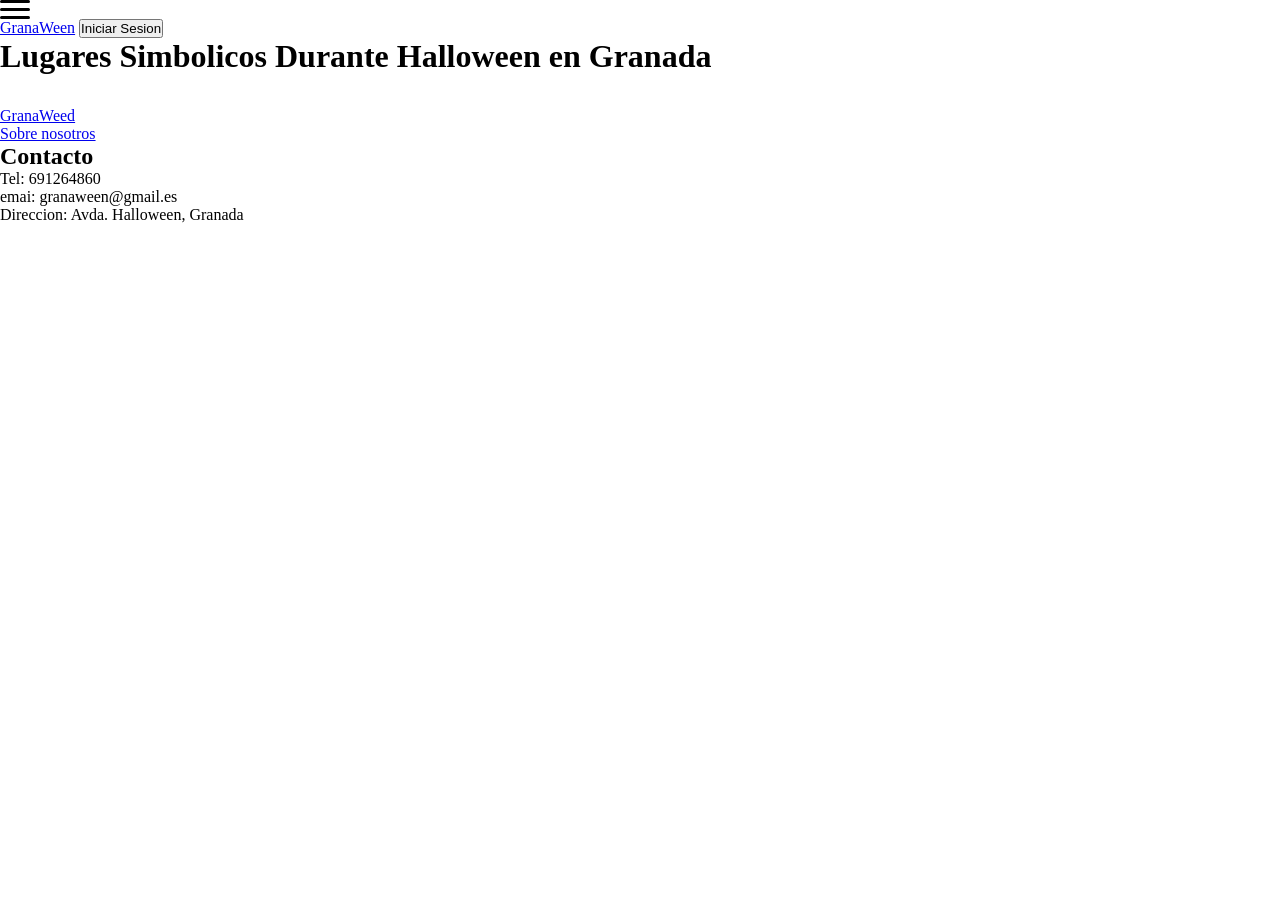
==== enGranada.html @ b319e5fb "merge" ====
<!DOCTYPE html>
<html lang="es">
<head>
    <meta charset="UTF-8">
    <meta name="viewport" content="width=device-width, initial-scale=1.0">
    <link rel="stylesheet" href="./css/styles.css">
    <title>Halloween en Granada</title>
</head>
<body class="historia-page granada-page">
    <header>
        <button class="hamburger" aria-label="Menu">
            <span class="barMenu"></span>
            <span class="barMenu"></span>
            <span class="barMenu"></span>
        </button>
        <a class="logo" href="./index.html">GranaWeen</a>
        <button class="login btn">Iniciar Sesion</button>
        <nav id="menu-desplegable" class="oculto">
            <ul>
                <li><a href="./recetas.html">Recetas</a></li>
                <li><a href="./historia.html">Historias de miedo</a></li>
                <li><a href="./sonidos.html">Musica y tonos</a></li>
                <li><a href="./enGranada.html">Granada</a></li>
                <li><a href="./juego.html">Juego</a></li>
            </ul>
        </nav>    
    </header>
    <main> 
        <div class="titulo">
            <h1>Lugares Simbolicos Durante Halloween en Granada</h1>
        </div>
        <section id="lugares"></section>

        <!-- Ventana emergente de Google Maps -->
        <div id="modal-mapa" class="modal-mapa" role="dialog" aria-modal="true" aria-labelledby="titulo-mapa">

            <div class="contenido-mapa">

                <div class="cabecera-mapa">
                    <h2 id="titulo-mapa">Ubicación</h2>
                    <button id="cerrar-mapa">&times;</button>
                </div>

                <iframe id="iframe-mapa"
                    src=""
                    title="Mapa interactivo del lugar"
                    allowfullscreen
                    loading="lazy">
                </iframe>

                <div class="pie-mapa">
                    <a id="ampliar-mapa" href="" target="_blank" rel="noopener noreferrer">
                        Ampliar mapa ↗
                    </a>
                </div>

            </div>

        </div>
    </main>
    <footer>
        <div>
            <a href="./index.html" class="logo">GranaWeed</a>
        </div>
        <div class="us">
            <a href="./aboutus.html">Sobre nosotros</a>
        </div>
        <div class="contacto">
            <h2>Contacto</h2>
            <p>Tel: 691264860</p>
            <p>emai: granaween@gmail.es</p>
            <p>Direccion: Avda. Halloween, Granada</p> 
        </div>
        <script type="module" src="./js/app.js"></script>
    </footer>

    <div id="ventana-login" class="oculto">
        <button class="cerrar-ventana">X</button>
        <form action="./php/login.php" method="post">
            <label for="nombre">Nombre:</label>
            <input type="text" name="nombre" id="nombre" placeholder="Escribe tu nombre aqui" required>

            <label for="password">Contraseña:</label>
            <input type="password" name="password" id="password" placeholder="Escribe aqui tu contraseña" required>

            <button type="submit" class="btn">Iniciar sesion</button>
            <button type="button" class="registro">¿No tienes cuenta? | Registrate</button>
            <button type="button" class="recuperar-contraseña">He olvidado mi contraseña</button>
        </form>
    </div>

    <div id="ventana-registro" class="oculto">
        <button class="cerrar-ventana">X</button>
        <form action="./php/altaUsuario.php" method="post">
            <label for="nombre">Nombre:</label>
            <input type="text" name="nombre" id="nombre" placeholder="Escribe tu nombre aqui" required>

            <label for="password">Contraseña:</label>
            <input type="password" name="password" id="password" placeholder="Escribe aqui tu contraseña" required>

            <label for="email">Email:</label>
            <input type="email" name="email" id="email" placeholder="tuEmail@ejemplo.com" required>

            <label for="pregunta">Pregunta de seguridad:</label>
            <input type="text" name="pregunta" id="pregunta" placeholder="¿Nombre de mi primera mascota?" required>

            <label for="respuesta">Respuesta</label>
            <input type="text" name="respuesta" id="respuesta" placeholder="Firulais" required>

            <button type="submit" class="btn">Registrarse</button>
        </form>
    </div>

    <div id="ventana-recuperacion" class="oculto">
        <button class="cerrar-ventana">X</button>
        <p>PREGUNTA DE SEGURIDAD</p>
        <form action="./php/cambioPass.php">
            <label for="respuesta">Respuesta</label>
            <input type="text" name="respuesta" id="respuesta">

            <button type="submit" class="btn">Enviar respuesta</button>
        </form>
    </div>
</body>
</html>
---- css/styles.css ----
@import url('https://fonts.googleapis.com/css2?family=Press+Start+2P&display=swap');

*{
    margin: 0;
    padding: 0;
    box-sizing: border-box;
}

.hamburger{
    display: flex;
    flex-direction: column;
    gap: 5px;
    background: none;
    border: none;
    cursor: pointer;
}

.barMenu{
    width: 30px;
    height: 3px;
    background-color: black;
    border-radius: 10px;
}

.oculto{
    display: none;
}

/* ==================================================================
ESTILO COMUN
================================================================== */

.page{
    --terror-bg: #100b18;
    --terror-surface: #1b1225;
    --terror-purple: #a77be8;
    --terror-toxic: #b8f23a;
    --terror-red: #7d263b;
    --terror-text: #f2eaf7;
    min-height: 100vh;
    display: flex;
    flex-direction: column;
    color: var(--terror-text);
    background:
        radial-gradient(ellipse at 50% 20%, rgba(101, 55, 144, .3), transparent 55%),
        var(--terror-bg);
    font-family: Georgia, "Times New Roman", serif;
}

.page header{
    position: sticky;
    top: 0;
    z-index: 2;
    display: flex;
    align-items: center;
    gap: 1.5rem;
    padding: 1rem clamp(1rem, 5vw, 4rem);
    border-bottom: 1px solid rgba(167, 123, 232, .35);
    background: rgba(16, 11, 24, .9);
    transition: transform .2s ease;
}

.page header.header-oculto{
    transform: translateY(-100%);
}

.page .hamburger{
    padding: .5rem;
}

.page .barMenu{
    background-color: var(--terror-toxic);
}

.page .logo{
    color: var(--terror-text);
    font-size: 1.35rem;
    font-weight: bold;
    text-decoration: none;
    letter-spacing: .04em;
    text-shadow: 2px 2px 10px var(--terror-text);
}

.page .login,
.page .btn{
    border: 1px solid var(--terror-toxic);
    border-radius: 6px;
    padding: .65rem 1rem;
    color: #fff;
    background: var(--terror-red);
    font: inherit;
    cursor: pointer;
    transition: background-color .2s ease, transform .2s ease;
}

.page .login{
    margin-left: auto;
}

.page .login:hover,
.page .btn:hover{
    background: #542044;
    transform: translateY(-1px);
}

.page #menu-desplegable{
    position: absolute;
    top: 100%;
    left: 1rem;
    min-width: 13rem;
    padding: .5rem;
    border: 1px solid rgba(167, 123, 232, .55);
    border-radius: 8px;
    background: var(--terror-surface);
    box-shadow: 0 12px 30px rgba(0, 0, 0, .55);
}

.page #menu-desplegable ul{
    list-style: none;
}

.page #menu-desplegable a{
    display: block;
    padding: .7rem;
    color: var(--terror-text);
    text-decoration: none;
}

.page #menu-desplegable a:hover{
    color: var(--terror-toxic);
    background: rgba(167, 123, 232, .1);
}

.page footer{
    display: flex;
    flex-wrap: wrap;
    justify-content: space-between;
    gap: 1.5rem;
    padding: 2rem clamp(1rem, 5vw, 4rem);
    border-top: 1px solid rgba(167, 123, 232, .35);
    background: #0b0810;
}

.page footer a{
    color: var(--terror-toxic);
}

.page footer h2{
    margin-bottom: .5rem;
    color: var(--terror-purple);
    font-size: 1.1rem;
    text-shadow: 2px 2px 5px var(--terror-purple);
}

.page footer p{
    margin-top: .35rem;
    color: #c9bbd3;
}

.page #ventana-login,
.page #ventana-registro,
.page #ventana-recuperacion{
    position: fixed;
    z-index: 50;
    top: 50%;
    left: 50%;
    width: min(90vw, 420px);
    padding: 2rem;
    border: 1px solid var(--terror-purple);
    border-radius: 12px;
    background: var(--terror-surface);
    box-shadow: 0 20px 70px rgba(0, 0, 0, .8);
    line-height: 1.5;
    transform: translate(-50%, -50%);
}

.page #ventana-login form,
.page #ventana-registro form,
.page #ventana-recuperacion form{
    display: flex;
    flex-direction: column;
    gap: .7rem;
}

.page .registro,
.page .recuperar-contraseña{
    padding: 0;
    border: 0 solid #e5e7eb;
    color: inherit;
    background: transparent;
    font: inherit;
    cursor: pointer;
}

.page #ventana-recuperacion > p{
    margin: 0;
}

.page #ventana-login input,
.page #ventana-registro input,
.page #ventana-recuperacion input{
    width: 100%;
    padding: .7rem;
    border: 1px solid #684b83;
    border-radius: 5px;
    color: var(--terror-text);
    background: var(--terror-bg);
    font: inherit;
}

.page .cerrar-ventana{
    position: absolute;
    top: .65rem;
    right: .75rem;
    border: 0;
    color: var(--terror-toxic);
    background: transparent;
    font: inherit;
    font-size: 1.25rem;
    cursor: pointer;
}

@media (max-width: 600px){
    .page header{
        gap: .8rem;
        padding-inline: 1rem;
    }

    .page .logo{
        font-size: 1.1rem;
    }

    .page .login{
        padding: .55rem .7rem;
        font-size: .9rem;
    }

    .page footer{
        flex-direction: column;
    }
}


/* ==================================================================
INDEX
================================================================== */
/* Inicio */
.page #main-index{
    width: min(100% - 2rem, 1180px);
    margin: 0 auto;
    padding: clamp(2rem, 6vw, 5rem) 0;
}

.page #correo-jack{
    display: grid;
    grid-template-columns: minmax(0, 1.1fr) minmax(300px, .9fr);
    align-items: center;
    width: 100%;
    min-height: 580px;
    margin: 0 0 clamp(3rem, 7vw, 6rem);
    padding: clamp(1.25rem, 5vw, 4rem);
    overflow: hidden;
    border: 1px solid rgba(167, 123, 232, .5);
    border-radius: 24px;
    background:
        linear-gradient(90deg, rgba(10, 7, 15, .12) 0%, rgba(16, 11, 24, .48) 44%, rgba(16, 11, 24, .96) 68%),
        url("../img/index/jack.jpg") center 35% / cover no-repeat;
    box-shadow: 0 24px 70px rgba(0, 0, 0, .45);
}

.page .formulario-correo{
    grid-column: 2;
    padding: clamp(1.25rem, 3vw, 2rem);
    border: 1px solid rgba(167, 123, 232, .55);
    border-radius: 18px;
    background: rgba(16, 11, 24, .82);
    box-shadow: 0 18px 50px rgba(0, 0, 0, .45);
    backdrop-filter: blur(8px);
}

.page .formulario-correo h2{
    margin-bottom: 1.25rem;
    color: var(--terror-toxic);
    font-size: clamp(1.5rem, 3vw, 2.2rem);
    line-height: 1.2;
    text-shadow: 0 2px 16px rgba(0, 0, 0, .8);
}

.page .formulario-correo form{
    display: flex;
    flex-direction: column;
    gap: .65rem;
}

.page .formulario-correo label{
    color: #e4d8ed;
    font-size: .95rem;
}

.page .formulario-correo input,
.page .formulario-correo textarea{
    width: 100%;
    padding: .8rem .9rem;
    border: 1px solid #684b83;
    border-radius: 8px;
    color: var(--terror-text);
    background: rgba(10, 7, 15, .9);
    font: inherit;
}

.page .formulario-correo textarea{
    min-height: 110px;
    resize: vertical;
}

.page .formulario-correo input:focus,
.page .formulario-correo textarea:focus{
    outline: 2px solid var(--terror-toxic);
    outline-offset: 2px;
}

.page .btn-mensaje{
    align-self: flex-start;
    margin-top: .5rem;
    padding: .75rem 1.2rem;
    border: 1px solid var(--terror-toxic);
    border-radius: 8px;
    color: #fff;
    background: var(--terror-red);
    font: inherit;
    cursor: pointer;
    transition: transform .2s ease, background-color .2s ease;
}

.page .btn-mensaje:hover{
    transform: translateY(-2px);
    background: #542044;
}

.page #main-index > section:not(#correo-jack){
    display: grid;
    grid-template-columns: repeat(3, minmax(0, 1fr));
    align-items: stretch;
    gap: 1.25rem;
}

.page .enlace-pagina{
    display: flex;
    flex-direction: column;
    min-width: 0;
    overflow: hidden;
    border: 1px solid rgba(167, 123, 232, .42);
    border-radius: 14px;
    color: var(--terror-text);
    background: linear-gradient(145deg, rgba(38, 25, 50, .98), rgba(20, 14, 28, .98));
    text-decoration: none;
    box-shadow: 0 12px 30px rgba(0, 0, 0, .25);
    transition: transform .25s ease, border-color .25s ease, box-shadow .25s ease;
}

.page .enlace-pagina:hover,
.page .enlace-pagina:focus-visible{
    transform: translateY(-6px);
    border-color: var(--terror-toxic);
    box-shadow: 0 18px 38px rgba(0, 0, 0, .4), 0 0 20px rgba(184, 242, 58, .12);
}

.page .enlace-pagina:focus-visible{
    outline: 2px solid var(--terror-toxic);
    outline-offset: 4px;
}

.page .enlace-pagina img{
    display: block;
    width: 100%;
    height: 190px;
    object-fit: cover;
    transition: transform .4s ease;
}

.page .enlace-pagina:hover img{
    transform: scale(1.04);
}

.page .enlace-pagina h2{
    margin: 1.15rem 1.2rem .55rem;
    color: var(--terror-toxic);
    font-size: clamp(1.1rem, 2vw, 1.4rem);
    line-height: 1.3;
}

.page .enlace-pagina p,
.page .enlace-pagina span{
    margin: 0 1.2rem 1.25rem;
    color: #d3c7dc;
    line-height: 1.6;
}

.page .enlace-pagina:nth-child(1){
    grid-column: span 2;
    flex-direction: row;
    align-items: center;
    border-color: rgba(184, 242, 58, .45);
    background: linear-gradient(110deg, rgba(43, 26, 53, .98), rgba(25, 18, 33, .98));
}

.page .enlace-pagina:nth-child(1) img{
    width: 46%;
    height: 100%;
    min-height: 240px;
    align-self: stretch;
}

.page .enlace-pagina:nth-child(1) h2{
    font-size: clamp(1.35rem, 2.4vw, 1.8rem);
}

.page .enlace-pagina:nth-child(6){
    grid-column: 2 / span 2;
    flex-direction: row;
    align-items: center;
    border-color: rgba(167, 123, 232, .65);
}

.page .enlace-pagina:nth-child(6) img{
    width: 42%;
    height: 100%;
    min-height: 190px;
    align-self: stretch;
}

.page .enlace-pagina:nth-child(6) h2{
    color: #d6b8ff;
}

@media (max-width: 800px){
    .page #correo-jack{
        grid-template-columns: 1fr;
        min-height: auto;
        background-position: 35% center;
    }

    .page .formulario-correo{
        grid-column: 1;
        width: min(100%, 520px);
        margin-left: auto;
    }

    .page #main-index > section:not(#correo-jack){
        grid-template-columns: repeat(2, minmax(0, 1fr));
    }

    .page .enlace-pagina:nth-child(1){
        grid-column: span 2;
    }

    .page .enlace-pagina:nth-child(6){
        grid-column: span 2;
    }
}

@media (max-width: 520px){
    .page #main-index{
        width: min(100% - 1.25rem, 1180px);
    }

    .page #correo-jack{
        padding: 1rem;
        border-radius: 16px;
        background-position: 28% center;
    }

    .page .formulario-correo{
        padding: 1.1rem;
        background: rgba(16, 11, 24, .9);
    }

    .page #main-index > section:not(#correo-jack){
        grid-template-columns: 1fr;
        gap: 1rem;
    }

    .page .enlace-pagina:nth-child(1),
    .page .enlace-pagina:nth-child(6){
        grid-column: auto;
        flex-direction: column;
        align-items: stretch;
    }

    .page .enlace-pagina:nth-child(1) img,
    .page .enlace-pagina:nth-child(6) img{
        width: 100%;
        height: 190px;
        min-height: 0;
    }
}

@media (prefers-reduced-motion: reduce){
    .page .enlace-pagina,
    .page .enlace-pagina img,
    .page .btn-mensaje{
        transition: none;
    }
}

/* ==================================================================
ESTILOS DE HISTORIA
================================================================== */
.page main{
    width: min(100% - 2rem, 900px);
    margin: 0 auto;
    padding: clamp(3rem, 9vh, 6rem) 0;
    flex: 1;
}

.page main section{
    display: flex;
    flex-direction: column;
    align-items: center;
    gap: 2rem;
}

.page main section[hidden]{
    display: none;
}

.page .titulo{
    text-align: center;
}

.page .titulo h1{
    color: var(--terror-toxic);
    font-size: clamp(2.2rem, 6vw, 4rem);
    line-height: 1.1;
    text-shadow: 2px 2px 10px var(--terror-toxic);
}

.page .video{
    width: min(100%, 800px);
    aspect-ratio: 16 / 9;
    overflow: hidden;
    border: 1px solid rgba(167, 123, 232, .75);
    border-radius: 12px;
    background: #050404;
    box-shadow: 0 0 0 6px rgba(125, 38, 59, .25), 0 18px 45px rgba(0, 0, 0, .65);
}

.page .video iframe{
    display: block;
    width: 100%;
    height: 100%;
    border: 0;
}

.page .descripcion{
    width: min(100%, 720px);
    padding: clamp(1.25rem, 4vw, 2rem);
    border-left: 3px solid var(--terror-red);
    border-radius: 0 10px 10px 0;
    background: linear-gradient(110deg, rgba(73, 38, 100, .48), rgba(27, 18, 37, .88));
    box-shadow: 0 12px 35px rgba(0, 0, 0, .24);
    text-align: center;
}

.page .descripcion h3{
    margin-bottom: .75rem;
    color: var(--terror-toxic);
    font-size: clamp(1.35rem, 4vw, 1.8rem);
    text-shadow: 2px 2px 10px var(--terror-toxic);
}

.page .descripcion p{
    color: #ded2e8;
    font-size: 1.05rem;
    line-height: 1.7;
}

/* ==================================================================
ESTILOS RECETAS
================================================================== */
.page .recetas-populares,
.page .dulces{
    display: flex;
    flex-direction: row;
    flex-wrap: wrap;
    justify-content: center;
    gap: 20px;
    width: 100%;
}

.page .recetas-populares{
    padding: 20px;
    border-radius: 12px;
    background: var(--terror-surface);
}

.page .dulces h2{
    padding: 1rem;
    width: 100%;
    text-align: center;
}

.page .salados{
    display: flex;
    flex-direction: column;
    text-align: center;
    gap: 20px;
    width: 100%;
}

.page .salados h2{
    padding: 2rem 1rem;
    text-align: center;
}

.page .contenedor-tarjeta{
    width: min(100%, 250px);
    overflow: hidden;
    border: 1px solid var(--terror-purple);
    border-radius: 10px;
    background: var(--terror-surface);
    cursor: pointer;
}

.page .salados .contenedor-tarjeta{
    display: flex;
    width: 100%;
}

.page .salados .front{
    display: flex;
    align-items: center;
    width: 100%;
}

.page .salados .contenedor-img{
    width: 220px;
    flex-shrink: 0;
}

.page .salados .contenedor-datos{
    flex: 1;
}

.page .salados .contenedor-tarjeta > .back{
    width: 100%;
}

.page .contenedor-img img{
    display: block;
    width: 100%;
    height: 180px;
    object-fit: cover;
}

.page .contenedor-datos,
.page .contenedor-tarjeta > .back{
    padding: 15px;
}

.page .contenedor-tarjeta > .back{
    display: none;
}

.page .contenedor-tarjeta.back > .front{
    display: none;
}

.page .contenedor-tarjeta.back > .back{
    display: block;
}

.page .contenedor-tarjeta h3{
    margin-bottom: 10px;
    color: var(--terror-toxic);
}

.page .contenedor-tarjeta p{
    margin-bottom: 6px;
    line-height: 1.4;
}

img {
    max-width: 100%;
}

@media (max-width: 600px){
    .page .salados .contenedor-tarjeta{
        flex-direction: column;
    }

    .page .salados .front{
        flex-direction: column;
    }

    .page .salados .contenedor-img{
        width: 100%;
    }
}

/* Distribución de los círculos */
#efectos-sonido,
#temas-musicales {
    display: grid;
    grid-template-columns: repeat(5, 70px);
    gap: 24px;
    margin: 20px 0;
}

/* Apariencia de los botones */
.circulo-sonido {
    width: 70px;
    height: 70px;
    border: none;
    border-radius: 50%;
    background-color: #d9d9d9;
    cursor: pointer;
    transition: 0.3s;
    overflow: hidden;
    padding: 0;
}

.circulo-sonido img {
    display: block;
    width: 100%;
    height: 100%;
    object-fit: cover;
}

/* Efecto al pasar el ratón */
.circulo-sonido:hover {
    background-color: #a5a5a5;
    transform: scale(1.1);
}

/* Efecto mientras suena */
.circulo-sonido.sonando {
    box-shadow: 0 0 0 3px #00e676, 0 0 15px #00e676;
}

/* ==================================================================
LUGARES DE GRANADA
================================================================== */
.granada-page main{
    width: min(100% - 2rem, 1200px);
}

.granada-page #lugares{
    display: grid;
    grid-template-columns: repeat(auto-fit, minmax(min(100%, 290px), 1fr));
    align-items: stretch;
    gap: 1.5rem;
    width: 100%;
    margin-top: 2rem;
}

.granada-page .tarjeta-lugar{
    overflow: hidden;
    border: 1px solid rgba(167, 123, 232, .55);
    border-radius: 12px;
    background: linear-gradient(145deg, rgba(38, 25, 51, .98), var(--terror-surface));
    box-shadow: 0 12px 30px rgba(0, 0, 0, .35);
    transition: transform .2s ease, box-shadow .2s ease;
}

.granada-page .tarjeta-lugar:hover{
    transform: translateY(-4px);
    box-shadow: 0 16px 38px rgba(0, 0, 0, .48);
}

.granada-page .imagen-lugar{
    position: relative;
    aspect-ratio: 16 / 10;
    overflow: hidden;
    background: #08060b;
}

.granada-page .imagen-lugar img{
    display: block;
    width: 100%;
    height: 100%;
    object-fit: cover;
    transition: transform .35s ease;
}

.granada-page .tarjeta-lugar:hover .imagen-lugar img{
    transform: scale(1.04);
}

.granada-page .boton-mapa{
    position: absolute;
    top: .75rem;
    right: .75rem;
    display: inline-flex;
    align-items: center;
    gap: .35rem;
    padding: .55rem .75rem;
    border: 1px solid rgba(184, 242, 58, .75);
    border-radius: 999px;
    color: #fff;
    background: rgba(16, 11, 24, .88);
    font: inherit;
    font-size: .9rem;
    cursor: pointer;
    transition: color .2s ease, background-color .2s ease, transform .2s ease;
}

.granada-page .boton-mapa span:first-child{
    color: var(--terror-toxic);
    font-size: 1.2rem;
    line-height: 1;
}

.granada-page .boton-mapa::after{
    content: "Ver mapa";
}

.granada-page .boton-mapa:hover,
.granada-page .boton-mapa:focus-visible{
    color: var(--terror-bg);
    background: var(--terror-toxic);
    transform: translateY(-1px);
}

.granada-page .boton-mapa:hover span:first-child,
.granada-page .boton-mapa:focus-visible span:first-child{
    color: var(--terror-bg);
}

.granada-page .informacion-lugar{
    padding: 1.1rem 1.2rem 1.3rem;
}

.granada-page .informacion-lugar h2{
    margin-bottom: .65rem;
    color: var(--terror-toxic);
    font-size: 1.3rem;
    line-height: 1.25;
}

.granada-page .informacion-lugar p{
    color: #ded2e8;
    line-height: 1.6;
}

.granada-page .modal-mapa{
    position: fixed;
    z-index: 10;
    inset: 0;
    display: none;
    align-items: center;
    justify-content: center;
    padding: 1rem;
    background: rgba(5, 3, 8, .82);
}

.granada-page .modal-mapa.activo{
    display: flex;
}

.granada-page .contenido-mapa{
    display: flex;
    flex-direction: column;
    width: min(100%, 960px);
    max-height: min(90vh, 820px);
    overflow: hidden;
    border: 1px solid var(--terror-purple);
    border-radius: 12px;
    background: var(--terror-surface);
    box-shadow: 0 20px 70px rgba(0, 0, 0, .75);
}

.granada-page .cabecera-mapa,
.granada-page .pie-mapa{
    display: flex;
    align-items: center;
    justify-content: space-between;
    gap: 1rem;
    padding: .85rem 1rem;
}

.granada-page .cabecera-mapa h2{
    color: var(--terror-toxic);
    font-size: 1.15rem;
}

.granada-page #cerrar-mapa{
    border: 0;
    color: var(--terror-text);
    background: transparent;
    font-size: 1.8rem;
    line-height: 1;
    cursor: pointer;
}

.granada-page #iframe-mapa{
    display: block;
    width: 100%;
    min-height: 55vh;
    flex: 1;
    border: 0;
    background: #08060b;
}

.granada-page .pie-mapa{
    justify-content: flex-end;
}

.granada-page #ampliar-mapa{
    padding: .65rem 1rem;
    border: 1px solid var(--terror-toxic);
    border-radius: 6px;
    color: #fff;
    background: var(--terror-red);
    text-decoration: none;
}

.granada-page #ampliar-mapa:hover,
.granada-page #ampliar-mapa:focus-visible{
    background: #542044;
}

@media (max-width: 600px){
    .granada-page #iframe-mapa{
        min-height: 60vh;
    }
}

/* ==================================================================
TELON DE HISTORIA Y SUSTO DEL INICIO
================================================================== */
.page .telon{
    position: absolute;
    z-index: 1;
    top: 0;
    bottom: 0;
    width: 52%;
    background-color: #541322;
    background-image:
        repeating-linear-gradient(90deg, transparent 0 24px, rgba(0, 0, 0, .22) 27px 34px, rgba(255, 190, 130, .08) 37px 43px),
        linear-gradient(90deg, #260811, #8b2635 22%, #631522 70%, #310a14);
    box-shadow: inset 0 0 38px rgba(0, 0, 0, .7), 0 0 28px rgba(0, 0, 0, .6);
    transition: transform 1.5s cubic-bezier(.7, 0, .2, 1);
}

.page .telon-izquierdo{
    left: 0;
    border-right: 5px solid #bd7950;
    border-radius: 0 0 38% 0 / 0 0 8% 0;
    transform-origin: left center;
}

.page .telon-derecho{
    right: 0;
    border-left: 5px solid #bd7950;
    background-image:
        repeating-linear-gradient(90deg, transparent 0 24px, rgba(0, 0, 0, .22) 27px 34px, rgba(255, 190, 130, .08) 37px 43px),
        linear-gradient(90deg, #310a14, #631522 30%, #8b2635 78%, #260811);
    border-radius: 0 0 0 38% / 0 0 0 8%;
    transform-origin: right center;
}

.page .boton-telon{
    position: relative;
    z-index: 2;
    padding: .9rem 1.4rem;
    box-shadow: 0 0 22px rgba(0, 0, 0, .6);
}

.page .video{
    position: relative;
}

.page .teatro-historia{
    position: absolute;
    z-index: 2;
    inset: 0;
    display: grid;
    place-items: center;
    overflow: hidden;
    background: radial-gradient(ellipse at center, #32101f, #09060d 72%);
}

.page .teatro-historia[hidden]{
    display: none;
}

.page .teatro-historia.abierto .telon-izquierdo{
    transform: translateX(-100%);
}

.page .teatro-historia.abierto .telon-derecho{
    transform: translateX(100%);
}

.page .teatro-historia.abierto .boton-telon{
    visibility: hidden;
}

.page .susto-pantalla{
    position: fixed;
    z-index: 100;
    inset: 0;
    display: grid;
    place-items: center;
    width: 100%;
    height: 100vh;
    height: 100dvh;
    overflow: hidden;
    border: 0;
    padding: 0;
    background: #000;
    cursor: pointer;
}

.page .susto-pantalla[hidden]{
    display: none;
}

.page .susto-pantalla img{
    width: 100%;
    height: 100%;
    object-fit: cover;
    object-position: center 35%;
    opacity: .8;
    transform: scale(.08);
    transition: transform 1.1s cubic-bezier(.16, 1, .3, 1), opacity .7s ease;
}

.page .susto-pantalla.visible img{
    opacity: 1;
    transform: scale(1);
}

.page .susto-pantalla.cerrando img{
    opacity: 0;
    transform: scale(.08);
    transition-duration: .55s;
}

.page .susto-pantalla span{
    position: absolute;
    right: 1rem;
    bottom: 1.5rem;
    left: 1rem;
    color: #fff;
    font-size: clamp(1rem, 3vw, 1.5rem);
    text-align: center;
    text-shadow: 0 2px 12px #000;
}

.page.susto-activo{
    overflow: hidden;
}

.page .sobre-nosotros{
    width: 100%;
}

.page .sobre-nosotros > h2{
    color: var(--terror-toxic);
    font-size: clamp(2rem, 5vw, 3rem);
    text-align: center;
    text-shadow: 0 0 20px rgba(167, 123, 232, .5);
}

.page .sobre-nosotros .equipo{
    display: flex;
    flex-wrap: wrap;
    justify-content: center;
    gap: clamp(2rem, 8vw, 6rem);
    width: 100%;
}

.page .sobre-nosotros .tarjeta-persona{
    display: flex;
    flex-direction: column;
    align-items: center;
    justify-content: center;
    gap: 1rem;
    width: clamp(170px, 25vw, 230px);
    aspect-ratio: 3 / 4;
    padding: 1.5rem;
    border: 3px solid var(--terror-purple);
    border-radius: 50%;
    background: radial-gradient(ellipse, #38234b, var(--terror-surface) 70%);
    box-shadow: 0 0 24px rgba(167, 123, 232, .3), inset 0 0 18px rgba(0, 0, 0, .55);
}

.page .sobre-nosotros .tarjeta-persona img{
    display: block;
    width: 78%;
    height: 62%;
    border: 2px solid rgba(184, 242, 58, .7);
    border-radius: 50%;
    background: var(--terror-bg);
    object-fit: cover;
}

.page .sobre-nosotros .tarjeta-persona p{
    color: var(--terror-text);
    font-size: 1.1rem;
    text-align: center;
}

.page .sobre-nosotros .descripcion-equipo{
    display: grid;
    place-items: center;
    width: min(100%, 620px);
    min-height: 110px;
    padding: 1.5rem 3rem;
    border: 3px solid #c44559;
    border-radius: 50%;
    background: radial-gradient(ellipse, #591427, #250c17 75%);
    box-shadow: 0 0 22px rgba(196, 69, 89, .3), inset 0 0 16px rgba(0, 0, 0, .55);
    text-align: center;
}

.page .sobre-nosotros .descripcion-equipo p{
    color: var(--terror-text);
    line-height: 1.5;
}

@media (max-width: 600px){
    .page .sobre-nosotros .tarjeta-persona{
        width: min(42vw, 190px);
        min-width: 145px;
    }

    .page .sobre-nosotros .descripcion-equipo{
        min-height: 90px;
        padding: 1.25rem 2rem;
    }
}

@media (prefers-reduced-motion: reduce){
    .page .telon,
    .page .susto-pantalla img{
        transition-duration: .01ms;
    }
}

/* ==================================================================
ESTILOS JUEGO
================================================================== */

@import url('https://fonts.googleapis.com/css2?family=Press+Start+2P&family=Inter:wght@400;600;700&display=swap');
    
.font-retro {
    font-family: 'Press Start 2P', monospace;
}

/* Estilo pixelado del grid */
#gameCanvas {
    background-color: #0f172a;
    box-shadow: 0 0 20px rgba(34, 197, 94, 0.2);
    touch-action: none;
}

/* Efecto de brillo de pantalla CRT suave */
.retro-container {
    border: 4px solid #334155;
    box-shadow: inset 0 0 10px rgba(0, 0, 0, 0.8);
}

/* Desactivar selección de texto en controles táctiles */
.touch-btn {
    user-select: none;
    -webkit-user-select: none;
}
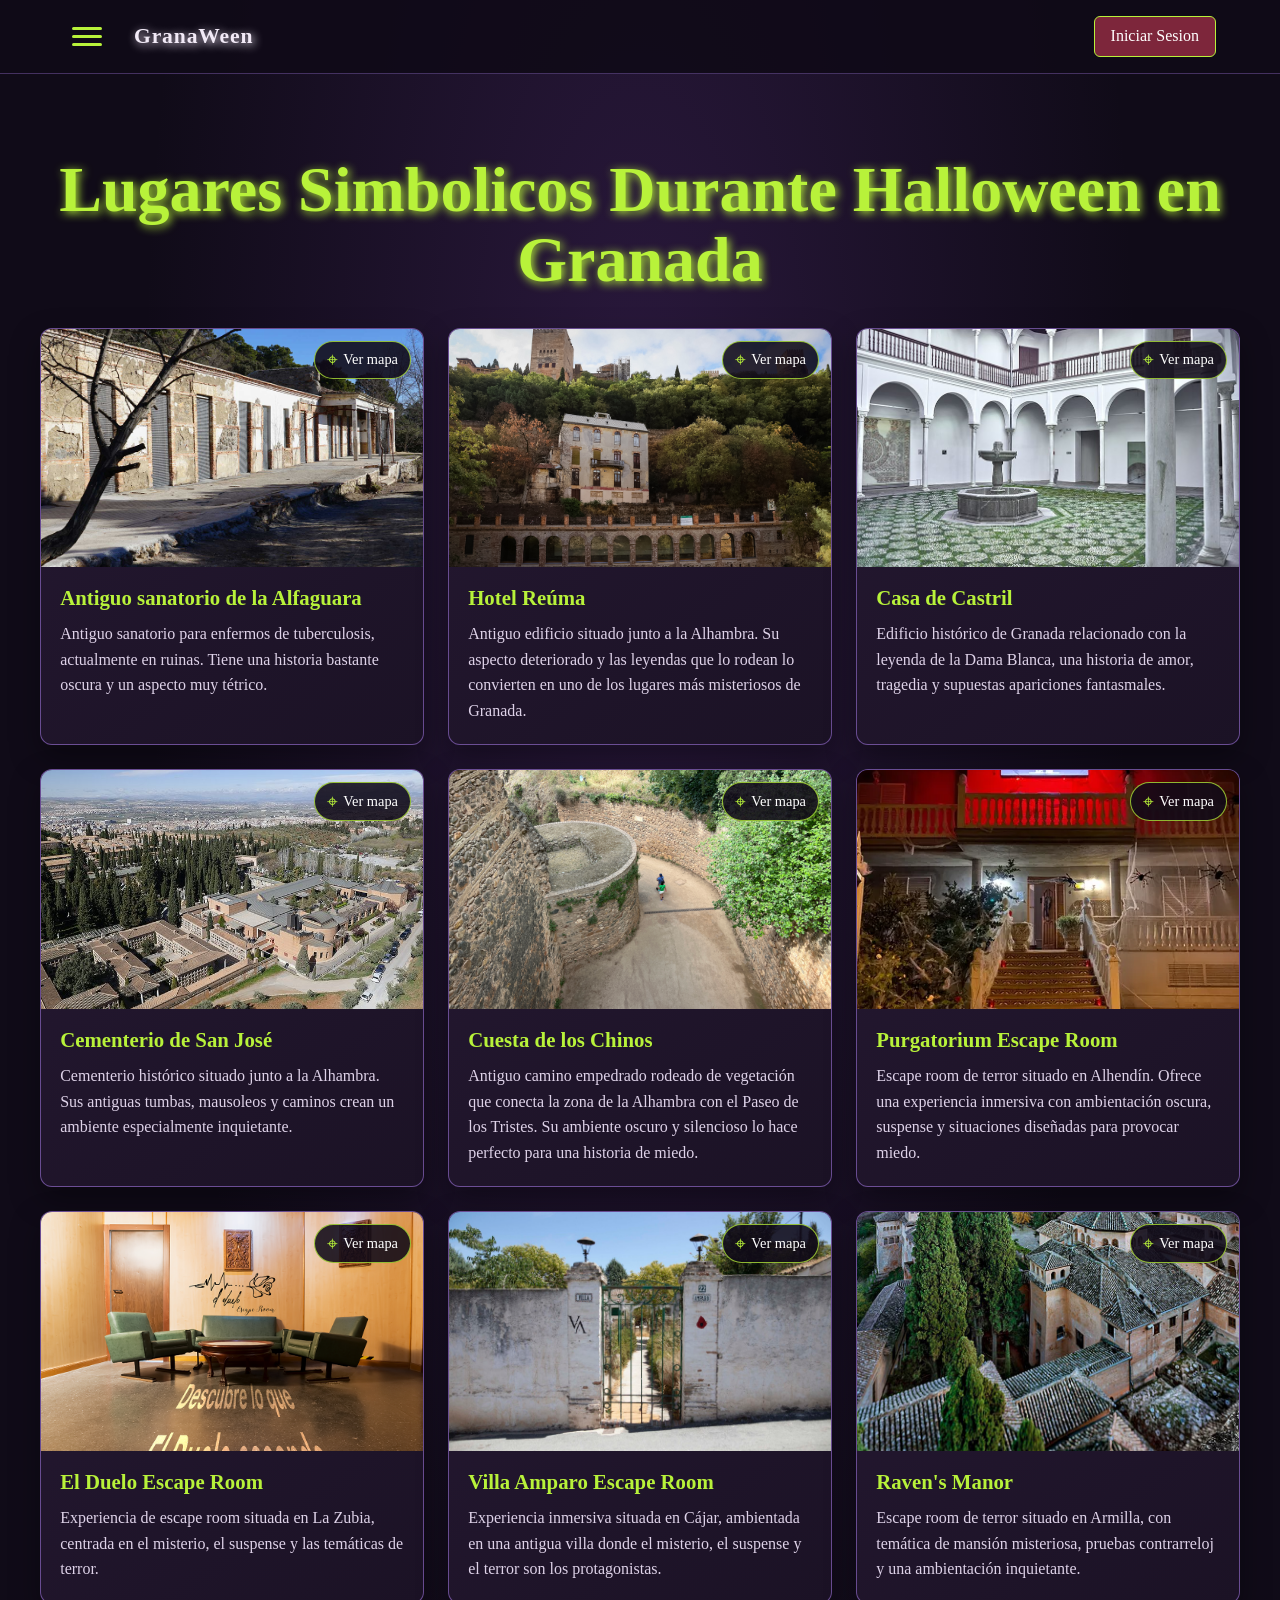
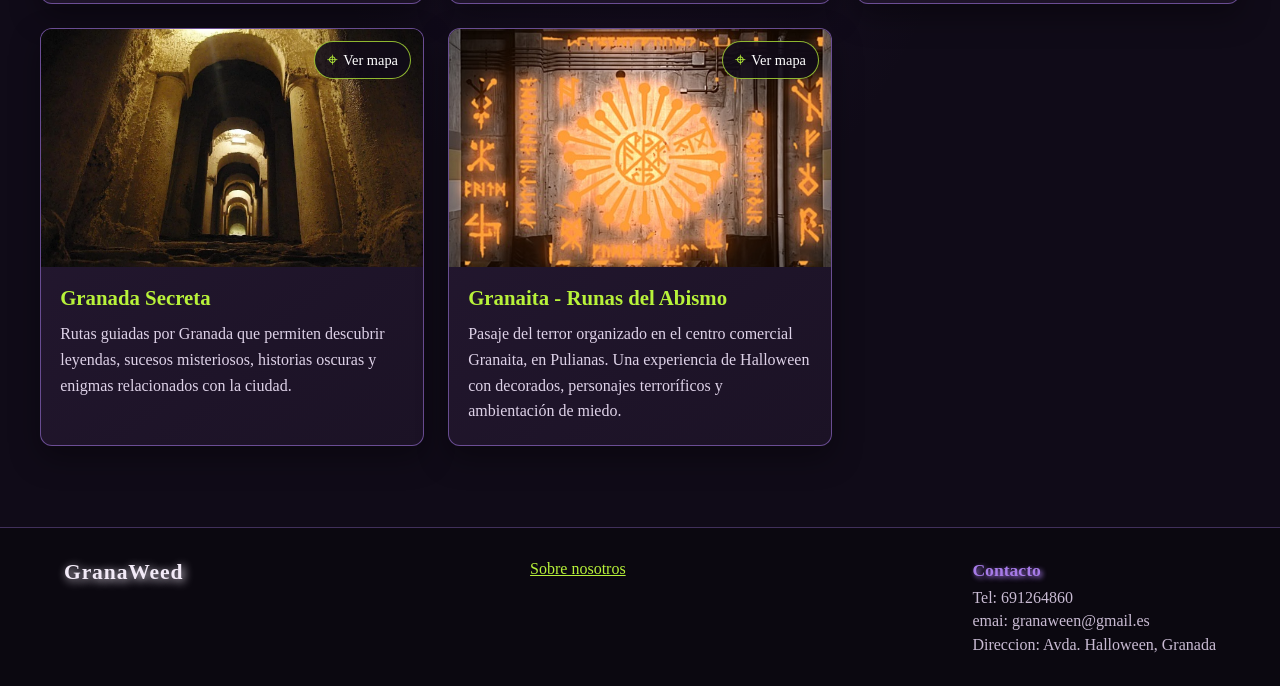
==== commit 0d2755d9: "arreglos" ====
--- a/enGranada.html
+++ b/enGranada.html
@@ -6,7 +6,7 @@
     <link rel="stylesheet" href="./css/styles.css">
     <title>Halloween en Granada</title>
 </head>
-<body class="historia-page granada-page">
+<body class="page historia-page granada-page">
     <header>
         <button class="hamburger" aria-label="Menu">
             <span class="barMenu"></span>
@@ -17,11 +17,13 @@
         <button class="login btn">Iniciar Sesion</button>
         <nav id="menu-desplegable" class="oculto">
             <ul>
+                <li><a href="./index.html">Inicio</a></li>
                 <li><a href="./recetas.html">Recetas</a></li>
                 <li><a href="./historia.html">Historias de miedo</a></li>
                 <li><a href="./sonidos.html">Musica y tonos</a></li>
                 <li><a href="./enGranada.html">Granada</a></li>
                 <li><a href="./juego.html">Juego</a></li>
+                <li><a href="./miCuenta.html">Mi cuenta</a></li>
             </ul>
         </nav>    
     </header>
@@ -63,7 +65,7 @@
             <a href="./index.html" class="logo">GranaWeed</a>
         </div>
         <div class="us">
-            <a href="./aboutus.html">Sobre nosotros</a>
+            <a href="./sobreNosotros.html">Sobre nosotros</a>
         </div>
         <div class="contacto">
             <h2>Contacto</h2>
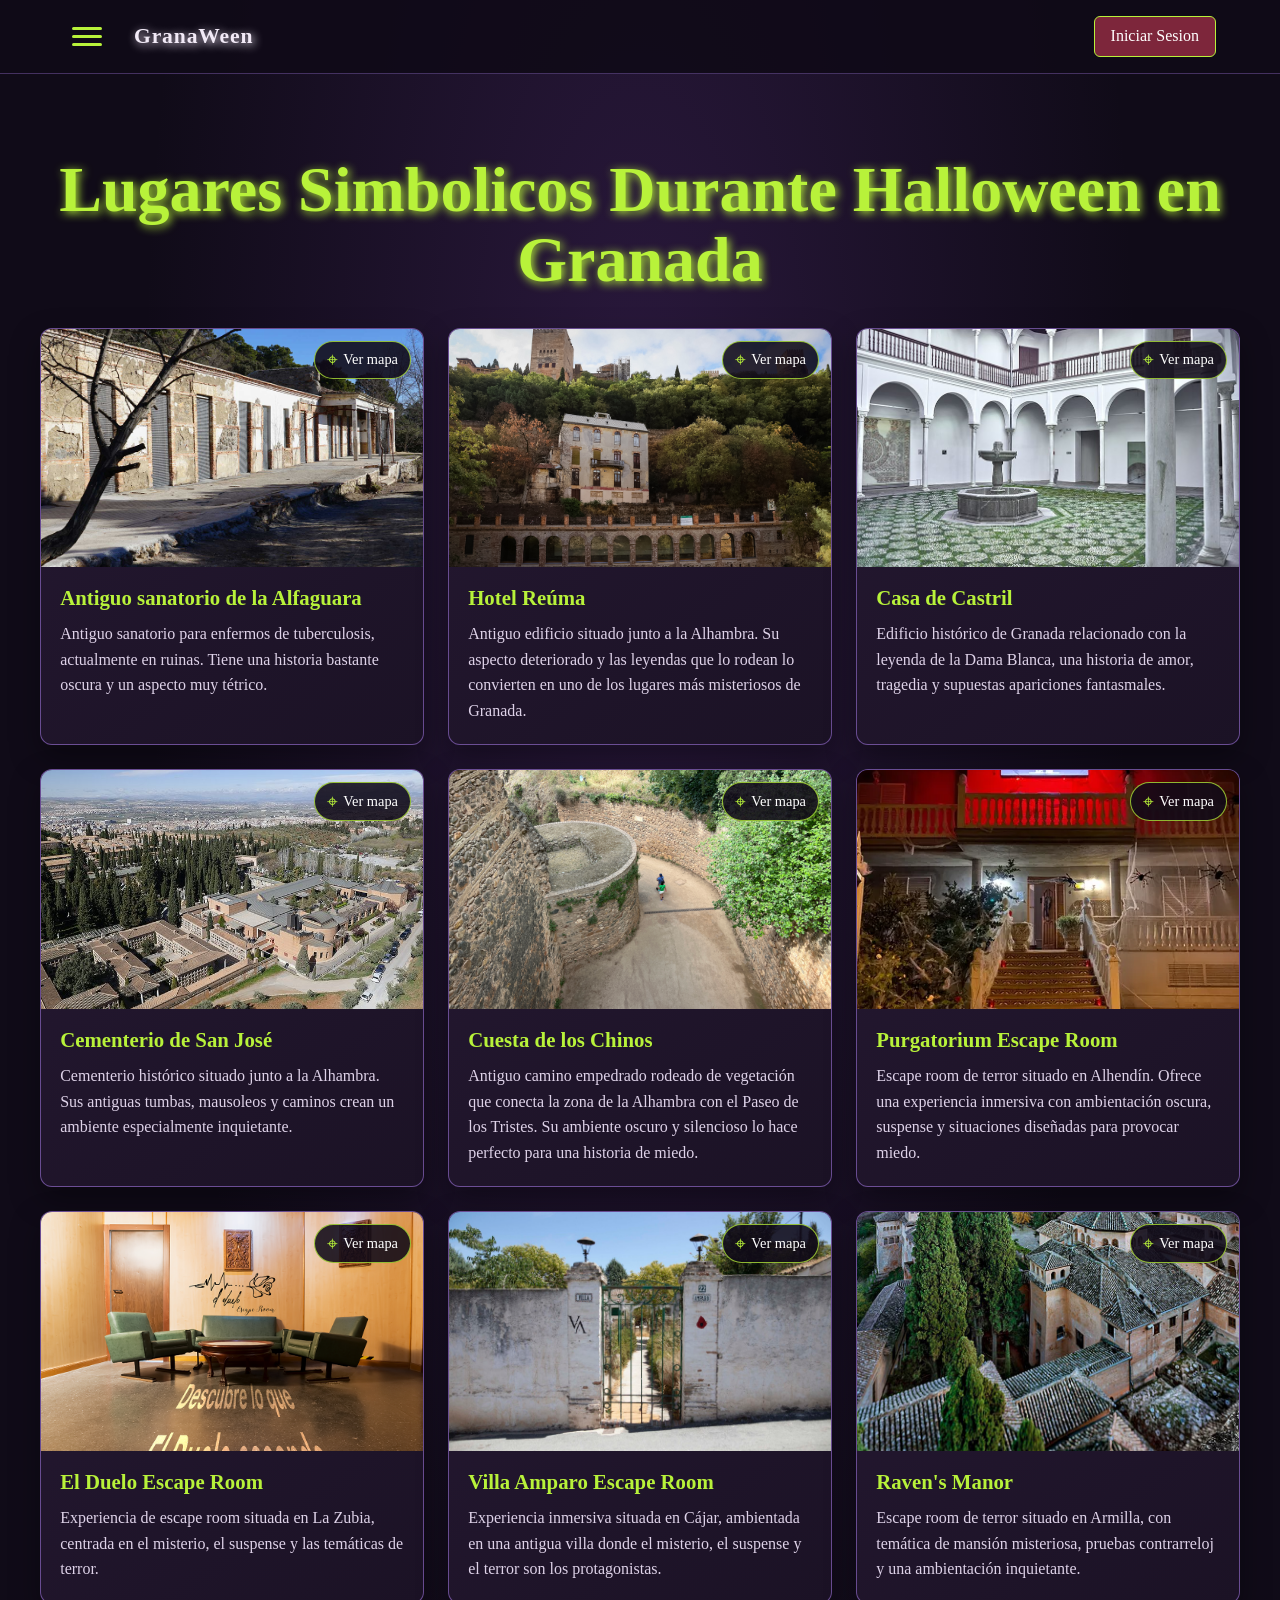
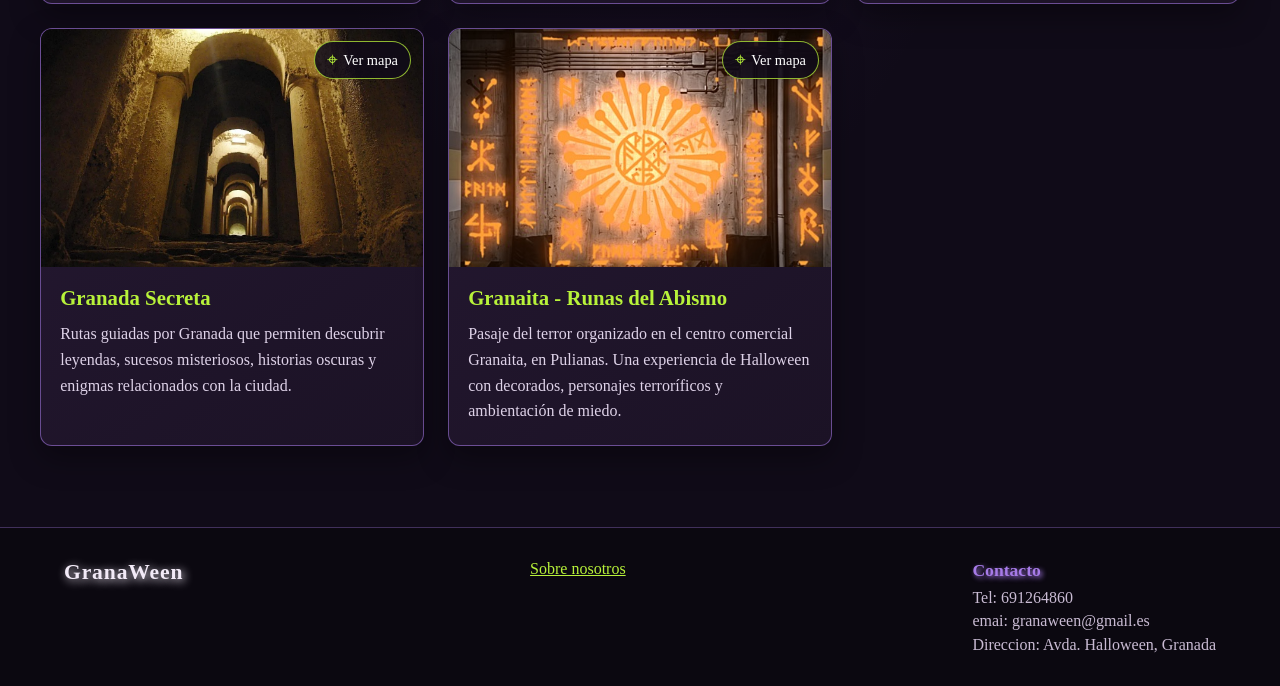
==== commit 53304cd1: "Página completada (falta las animaciones del telón y susto), falta terminar php" ====
--- a/enGranada.html
+++ b/enGranada.html
@@ -34,7 +34,7 @@
         <section id="lugares"></section>
 
         <!-- Ventana emergente de Google Maps -->
-        <div id="modal-mapa" class="modal-mapa" role="dialog" aria-modal="true" aria-labelledby="titulo-mapa">
+        <div id="modal-mapa" class="modal-mapa" role="dialog" aria-modal="true" aria-hidden="true" aria-labelledby="titulo-mapa">
 
             <div class="contenido-mapa">
 
@@ -62,7 +62,7 @@
     </main>
     <footer>
         <div>
-            <a href="./index.html" class="logo">GranaWeed</a>
+            <a href="./index.html" class="logo">GranaWeen</a>
         </div>
         <div class="us">
             <a href="./sobreNosotros.html">Sobre nosotros</a>
--- a/css/styles.css
+++ b/css/styles.css
@@ -811,15 +811,18 @@
     line-height: 1;
 }
 
-.granada-page .boton-mapa::after{
-    content: "Ver mapa";
-}
-
 .granada-page .boton-mapa:hover,
 .granada-page .boton-mapa:focus-visible{
     color: var(--terror-bg);
     background: var(--terror-toxic);
     transform: translateY(-1px);
+}
+
+.granada-page .boton-mapa:focus-visible,
+.granada-page #cerrar-mapa:focus-visible,
+.granada-page #ampliar-mapa:focus-visible{
+    outline: 3px solid var(--terror-toxic);
+    outline-offset: 3px;
 }
 
 .granada-page .boton-mapa:hover span:first-child,
@@ -893,6 +896,10 @@
     cursor: pointer;
 }
 
+.granada-page #cerrar-mapa:hover{
+    color: var(--terror-toxic);
+}
+
 .granada-page #iframe-mapa{
     display: block;
     width: 100%;
@@ -926,245 +933,424 @@
     }
 }
 
+
+
 /* ==================================================================
-TELON DE HISTORIA Y SUSTO DEL INICIO
+SOBRE NOSOTROS
 ================================================================== */
-.page .telon{
-    position: absolute;
-    z-index: 1;
-    top: 0;
-    bottom: 0;
-    width: 52%;
-    background-color: #541322;
-    background-image:
-        repeating-linear-gradient(90deg, transparent 0 24px, rgba(0, 0, 0, .22) 27px 34px, rgba(255, 190, 130, .08) 37px 43px),
-        linear-gradient(90deg, #260811, #8b2635 22%, #631522 70%, #310a14);
-    box-shadow: inset 0 0 38px rgba(0, 0, 0, .7), 0 0 28px rgba(0, 0, 0, .6);
-    transition: transform 1.5s cubic-bezier(.7, 0, .2, 1);
-}
-
-.page .telon-izquierdo{
-    left: 0;
-    border-right: 5px solid #bd7950;
-    border-radius: 0 0 38% 0 / 0 0 8% 0;
-    transform-origin: left center;
-}
-
-.page .telon-derecho{
-    right: 0;
-    border-left: 5px solid #bd7950;
-    background-image:
-        repeating-linear-gradient(90deg, transparent 0 24px, rgba(0, 0, 0, .22) 27px 34px, rgba(255, 190, 130, .08) 37px 43px),
-        linear-gradient(90deg, #310a14, #631522 30%, #8b2635 78%, #260811);
-    border-radius: 0 0 0 38% / 0 0 0 8%;
-    transform-origin: right center;
-}
-
-.page .boton-telon{
+
+.sobre-nosotros-page main{
+    width: min(100% - 2rem, 1000px);
+}
+
+.sobre-nosotros-page .sobre-nosotros{
+    align-items: stretch;
+    gap: 2rem;
+}
+
+.sobre-nosotros-page .titulo h1{
+    color: var(--terror-toxic);
+    font-size: clamp(2.2rem, 6vw, 4rem);
+    line-height: 1.1;
+    text-shadow: 0 0 24px rgba(167, 123, 232, .55);
+}
+
+.sobre-nosotros-page .introduccion{
+    margin-top: .8rem;
+    color: #ded2e8;
+    font-size: 1.1rem;
+}
+
+.sobre-nosotros-page .equipo{
+    display: grid;
+    grid-template-columns: repeat(2, minmax(0, 1fr));
+    gap: 1.5rem;
+    width: 100%;
+}
+
+.sobre-nosotros-page .tarjeta-persona{
+    overflow: hidden;
+    border: 1px solid rgba(167, 123, 232, .55);
+    border-radius: 12px;
+    background: linear-gradient(145deg, rgba(38, 25, 51, .98), var(--terror-surface));
+    box-shadow: 0 12px 30px rgba(0, 0, 0, .35);
+}
+
+.sobre-nosotros-page .foto-persona{
+    display: grid;
+    min-height: 200px;
+    place-items: center;
+    border-bottom: 1px solid rgba(167, 123, 232, .35);
+    color: #c9bbd3;
+    background:
+        radial-gradient(ellipse at center, rgba(101, 55, 144, .32), transparent 68%),
+        #100b18;
+}
+
+.sobre-nosotros-page .foto-persona img{
+    display: block;
+    width: 200px;
+    height: 200px;
+    object-fit: cover;
+}
+
+.sobre-nosotros-page .datos-persona{
+    padding: 1.2rem;
+}
+
+.sobre-nosotros-page .datos-persona h2,
+.sobre-nosotros-page .descripcion-equipo h2{
+    margin-bottom: .65rem;
+    color: var(--terror-toxic);
+    font-size: 1.35rem;
+}
+
+.sobre-nosotros-page .datos-persona p,
+.sobre-nosotros-page .descripcion-equipo p{
+    color: #ded2e8;
+    line-height: 1.7;
+}
+
+.sobre-nosotros-page .descripcion-equipo{
+    width: min(100%, 800px);
+    padding: clamp(1.25rem, 4vw, 2rem);
+    border-left: 3px solid var(--terror-red);
+    border-radius: 0 10px 10px 0;
+    background: linear-gradient(110deg, rgba(73, 38, 100, .48), rgba(27, 18, 37, .88));
+    box-shadow: 0 12px 35px rgba(0, 0, 0, .24);
+    text-align: left;
+}
+
+@media (max-width: 600px){
+    .sobre-nosotros-page .equipo{
+        grid-template-columns: 1fr;
+    }
+
+    .sobre-nosotros-page .foto-persona{
+        min-height: 190px;
+    }
+}
+
+
+/* ==================================================================
+MI CUENTA
+================================================================== */
+
+.mi-cuenta-page{
+    --terror-bg: #100b18;
+    --terror-surface: #1b1225;
+    --terror-purple: #a77be8;
+    --terror-toxic: #b8f23a;
+    --terror-red: #7d263b;
+    --terror-text: #f2eaf7;
+    min-height: 100vh;
+    display: flex;
+    flex-direction: column;
+    color: var(--terror-text);
+    background:
+        radial-gradient(ellipse at 50% 20%, rgba(101, 55, 144, .3), transparent 55%),
+        var(--terror-bg);
+    font-family: Georgia, "Times New Roman", serif;
+}
+
+.mi-cuenta-page header{
     position: relative;
     z-index: 2;
-    padding: .9rem 1.4rem;
-    box-shadow: 0 0 22px rgba(0, 0, 0, .6);
-}
-
-.page .video{
-    position: relative;
-}
-
-.page .teatro-historia{
+    display: flex;
+    align-items: center;
+    gap: 1.5rem;
+    padding: 1rem clamp(1rem, 5vw, 4rem);
+    border-bottom: 1px solid rgba(167, 123, 232, .35);
+    background: rgba(16, 11, 24, .9);
+    transition: transform .25s ease;
+}
+
+.mi-cuenta-page header.header-oculto{
+    transform: translateY(-100%);
+}
+
+.mi-cuenta-page .hamburger{
+    padding: .5rem;
+}
+
+.mi-cuenta-page .barMenu{
+    width: 30px;
+    height: 3px;
+    border-radius: 10px;
+    background-color: var(--terror-toxic);
+}
+
+.mi-cuenta-page .logo{
+    color: var(--terror-text);
+    font-size: 1.35rem;
+    font-weight: bold;
+    letter-spacing: .04em;
+    text-decoration: none;
+}
+
+.mi-cuenta-page .login,
+.mi-cuenta-page .acciones-edicion button,
+.mi-cuenta-page #formulario-edicion button{
+    border: 1px solid var(--terror-toxic);
+    border-radius: 6px;
+    padding: .65rem 1rem;
+    color: #fff;
+    background: var(--terror-red);
+    font: inherit;
+    cursor: pointer;
+    transition: background-color .2s ease, transform .2s ease;
+}
+
+.mi-cuenta-page .login{
+    margin-left: auto;
+    text-decoration: none;
+}
+
+.mi-cuenta-page .login:hover,
+.mi-cuenta-page .acciones-edicion button:hover,
+.mi-cuenta-page #formulario-edicion button:hover{
+    background: #542044;
+    transform: translateY(-1px);
+}
+
+.mi-cuenta-page #menu-desplegable{
     position: absolute;
-    z-index: 2;
-    inset: 0;
+    top: 100%;
+    left: 1rem;
+    min-width: 13rem;
+    padding: .5rem;
+    border: 1px solid rgba(167, 123, 232, .55);
+    border-radius: 8px;
+    background: var(--terror-surface);
+    box-shadow: 0 12px 30px rgba(0, 0, 0, .55);
+}
+
+.mi-cuenta-page #menu-desplegable ul{
+    list-style: none;
+}
+
+.mi-cuenta-page #menu-desplegable a{
+    display: block;
+    padding: .7rem;
+    color: var(--terror-text);
+    text-decoration: none;
+}
+
+.mi-cuenta-page #menu-desplegable a:hover,
+.mi-cuenta-page #menu-desplegable a:focus-visible{
+    color: var(--terror-toxic);
+    background: rgba(167, 123, 232, .1);
+}
+
+.mi-cuenta-page main{
+    width: min(100% - 2rem, 1000px);
+    margin: 0 auto;
+    padding: clamp(3rem, 9vh, 6rem) 0;
+    flex: 1;
+}
+
+.mi-cuenta-page .titulo{
+    margin-bottom: 2rem;
+    text-align: center;
+}
+
+.mi-cuenta-page .titulo h1{
+    color: var(--terror-toxic);
+    font-size: clamp(2.2rem, 6vw, 4rem);
+    line-height: 1.1;
+    text-shadow: 0 0 24px rgba(167, 123, 232, .55);
+}
+
+.mi-cuenta-page .sobretitulo{
+    margin-bottom: .6rem;
+    color: var(--terror-purple);
+    font-size: .9rem;
+    letter-spacing: .16em;
+    text-transform: uppercase;
+}
+
+.mi-cuenta-page .introduccion{
+    margin-top: .8rem;
+    color: #ded2e8;
+    font-size: 1.05rem;
+}
+
+.mi-cuenta-page .cuenta-contenido{
     display: grid;
-    place-items: center;
-    overflow: hidden;
-    background: radial-gradient(ellipse at center, #32101f, #09060d 72%);
-}
-
-.page .teatro-historia[hidden]{
+    grid-template-columns: repeat(2, minmax(0, 1fr));
+    gap: 1.5rem;
+}
+
+.mi-cuenta-page #datos,
+.mi-cuenta-page #editar-datos{
+    display: block;
+    min-width: 0;
+    padding: clamp(1.25rem, 4vw, 2rem);
+    border: 1px solid rgba(167, 123, 232, .45);
+    border-radius: 12px;
+    background: linear-gradient(145deg, rgba(38, 25, 51, .98), var(--terror-surface));
+    box-shadow: 0 12px 30px rgba(0, 0, 0, .3);
+}
+
+.mi-cuenta-page #datos h2,
+.mi-cuenta-page #editar-datos h2{
+    margin-bottom: 1.2rem;
+    color: var(--terror-toxic);
+    font-size: 1.4rem;
+}
+
+.mi-cuenta-page .lista-datos{
+    display: grid;
+    gap: 1rem;
+}
+
+.mi-cuenta-page .dato{
+    padding-bottom: .8rem;
+    border-bottom: 1px solid rgba(167, 123, 232, .22);
+}
+
+.mi-cuenta-page .dato:last-child{
+    padding-bottom: 0;
+    border-bottom: 0;
+}
+
+.mi-cuenta-page .dato dt{
+    margin-bottom: .25rem;
+    color: #c9bbd3;
+    font-size: .9rem;
+}
+
+.mi-cuenta-page .dato dd{
+    overflow-wrap: anywhere;
+    color: var(--terror-text);
+    font-size: 1.05rem;
+}
+
+.mi-cuenta-page .ayuda-edicion,
+.mi-cuenta-page .aviso-seguridad{
+    color: #ded2e8;
+    line-height: 1.6;
+}
+
+.mi-cuenta-page .acciones-edicion{
+    display: grid;
+    gap: .65rem;
+    margin: 1rem 0 1.25rem;
+}
+
+.mi-cuenta-page .acciones-edicion button{
+    width: 100%;
+    text-align: left;
+}
+
+.mi-cuenta-page .aviso-seguridad{
+    padding-left: .8rem;
+    border-left: 2px solid var(--terror-red);
+    font-size: .9rem;
+}
+
+.mi-cuenta-page #formulario-edicion{
+    width: min(100%, 650px);
+    margin: 1.5rem auto 0;
+}
+
+.mi-cuenta-page #formulario-edicion:empty{
     display: none;
 }
 
-.page .teatro-historia.abierto .telon-izquierdo{
-    transform: translateX(-100%);
-}
-
-.page .teatro-historia.abierto .telon-derecho{
-    transform: translateX(100%);
-}
-
-.page .teatro-historia.abierto .boton-telon{
-    visibility: hidden;
-}
-
-.page .susto-pantalla{
-    position: fixed;
-    z-index: 100;
-    inset: 0;
+.mi-cuenta-page #formulario-edicion form{
     display: grid;
-    place-items: center;
-    width: 100%;
-    height: 100vh;
-    height: 100dvh;
-    overflow: hidden;
-    border: 0;
-    padding: 0;
-    background: #000;
-    cursor: pointer;
-}
-
-.page .susto-pantalla[hidden]{
-    display: none;
-}
-
-.page .susto-pantalla img{
-    width: 100%;
-    height: 100%;
-    object-fit: cover;
-    object-position: center 35%;
-    opacity: .8;
-    transform: scale(.08);
-    transition: transform 1.1s cubic-bezier(.16, 1, .3, 1), opacity .7s ease;
-}
-
-.page .susto-pantalla.visible img{
-    opacity: 1;
-    transform: scale(1);
-}
-
-.page .susto-pantalla.cerrando img{
-    opacity: 0;
-    transform: scale(.08);
-    transition-duration: .55s;
-}
-
-.page .susto-pantalla span{
-    position: absolute;
-    right: 1rem;
-    bottom: 1.5rem;
-    left: 1rem;
-    color: #fff;
-    font-size: clamp(1rem, 3vw, 1.5rem);
+    gap: .8rem;
+    padding: clamp(1.25rem, 4vw, 2rem);
+    border: 1px solid rgba(167, 123, 232, .55);
+    border-radius: 12px;
+    color: var(--terror-text);
+    background: var(--terror-surface);
+    box-shadow: 0 12px 30px rgba(0, 0, 0, .35);
+}
+
+.mi-cuenta-page #formulario-edicion h3{
+    color: var(--terror-toxic);
+    font-size: 1.25rem;
+}
+
+.mi-cuenta-page #formulario-edicion label{
+    color: #ded2e8;
+}
+
+.mi-cuenta-page #formulario-edicion input{
+    width: 100%;
+    padding: .75rem;
+    border: 1px solid rgba(167, 123, 232, .65);
+    border-radius: 6px;
+    color: #1b1225;
+    background: #f2eaf7;
+    font: inherit;
+}
+
+.mi-cuenta-page #formulario-edicion input:focus-visible,
+.mi-cuenta-page button:focus-visible{
+    outline: 3px solid var(--terror-toxic);
+    outline-offset: 3px;
+}
+
+.mi-cuenta-page .acciones-formulario{
+    display: flex;
+    flex-wrap: wrap;
+    gap: .65rem;
+}
+
+.mi-cuenta-page #formulario-edicion .boton-secundario{
+    border-color: rgba(167, 123, 232, .65);
+    background: transparent;
+}
+
+.mi-cuenta-page .estado-cuenta{
+    min-height: 1.5em;
+    margin-top: 1rem;
+    color: var(--terror-toxic);
     text-align: center;
-    text-shadow: 0 2px 12px #000;
-}
-
-.page.susto-activo{
-    overflow: hidden;
-}
-
-.page .sobre-nosotros{
-    width: 100%;
-}
-
-.page .sobre-nosotros > h2{
-    color: var(--terror-toxic);
-    font-size: clamp(2rem, 5vw, 3rem);
-    text-align: center;
-    text-shadow: 0 0 20px rgba(167, 123, 232, .5);
-}
-
-.page .sobre-nosotros .equipo{
+}
+
+.mi-cuenta-page footer{
     display: flex;
     flex-wrap: wrap;
-    justify-content: center;
-    gap: clamp(2rem, 8vw, 6rem);
-    width: 100%;
-}
-
-.page .sobre-nosotros .tarjeta-persona{
-    display: flex;
-    flex-direction: column;
-    align-items: center;
-    justify-content: center;
-    gap: 1rem;
-    width: clamp(170px, 25vw, 230px);
-    aspect-ratio: 3 / 4;
-    padding: 1.5rem;
-    border: 3px solid var(--terror-purple);
-    border-radius: 50%;
-    background: radial-gradient(ellipse, #38234b, var(--terror-surface) 70%);
-    box-shadow: 0 0 24px rgba(167, 123, 232, .3), inset 0 0 18px rgba(0, 0, 0, .55);
-}
-
-.page .sobre-nosotros .tarjeta-persona img{
-    display: block;
-    width: 78%;
-    height: 62%;
-    border: 2px solid rgba(184, 242, 58, .7);
-    border-radius: 50%;
-    background: var(--terror-bg);
-    object-fit: cover;
-}
-
-.page .sobre-nosotros .tarjeta-persona p{
-    color: var(--terror-text);
+    justify-content: space-between;
+    gap: 1.5rem;
+    padding: 2rem clamp(1rem, 5vw, 4rem);
+    border-top: 1px solid rgba(167, 123, 232, .35);
+    background: #0b0810;
+}
+
+.mi-cuenta-page footer a{
+    color: var(--terror-toxic);
+}
+
+.mi-cuenta-page footer h2{
+    margin-bottom: .5rem;
+    color: var(--terror-purple);
     font-size: 1.1rem;
-    text-align: center;
-}
-
-.page .sobre-nosotros .descripcion-equipo{
-    display: grid;
-    place-items: center;
-    width: min(100%, 620px);
-    min-height: 110px;
-    padding: 1.5rem 3rem;
-    border: 3px solid #c44559;
-    border-radius: 50%;
-    background: radial-gradient(ellipse, #591427, #250c17 75%);
-    box-shadow: 0 0 22px rgba(196, 69, 89, .3), inset 0 0 16px rgba(0, 0, 0, .55);
-    text-align: center;
-}
-
-.page .sobre-nosotros .descripcion-equipo p{
-    color: var(--terror-text);
-    line-height: 1.5;
-}
-
-@media (max-width: 600px){
-    .page .sobre-nosotros .tarjeta-persona{
-        width: min(42vw, 190px);
-        min-width: 145px;
-    }
-
-    .page .sobre-nosotros .descripcion-equipo{
-        min-height: 90px;
-        padding: 1.25rem 2rem;
-    }
-}
-
-@media (prefers-reduced-motion: reduce){
-    .page .telon,
-    .page .susto-pantalla img{
-        transition-duration: .01ms;
-    }
-}
-
-/* ==================================================================
-ESTILOS JUEGO
-================================================================== */
-
-@import url('https://fonts.googleapis.com/css2?family=Press+Start+2P&family=Inter:wght@400;600;700&display=swap');
-    
-.font-retro {
-    font-family: 'Press Start 2P', monospace;
-}
-
-/* Estilo pixelado del grid */
-#gameCanvas {
-    background-color: #0f172a;
-    box-shadow: 0 0 20px rgba(34, 197, 94, 0.2);
-    touch-action: none;
-}
-
-/* Efecto de brillo de pantalla CRT suave */
-.retro-container {
-    border: 4px solid #334155;
-    box-shadow: inset 0 0 10px rgba(0, 0, 0, 0.8);
-}
-
-/* Desactivar selección de texto en controles táctiles */
-.touch-btn {
-    user-select: none;
-    -webkit-user-select: none;
+}
+
+.mi-cuenta-page footer p{
+    margin-top: .35rem;
+    color: #ded2e8;
+}
+
+@media (max-width: 650px){
+    .mi-cuenta-page header{
+        gap: .75rem;
+    }
+
+    .mi-cuenta-page .logo{
+        font-size: 1.15rem;
+    }
+
+    .mi-cuenta-page .cuenta-contenido{
+        grid-template-columns: 1fr;
+    }
+
+    .mi-cuenta-page footer{
+        flex-direction: column;
+    }
 }
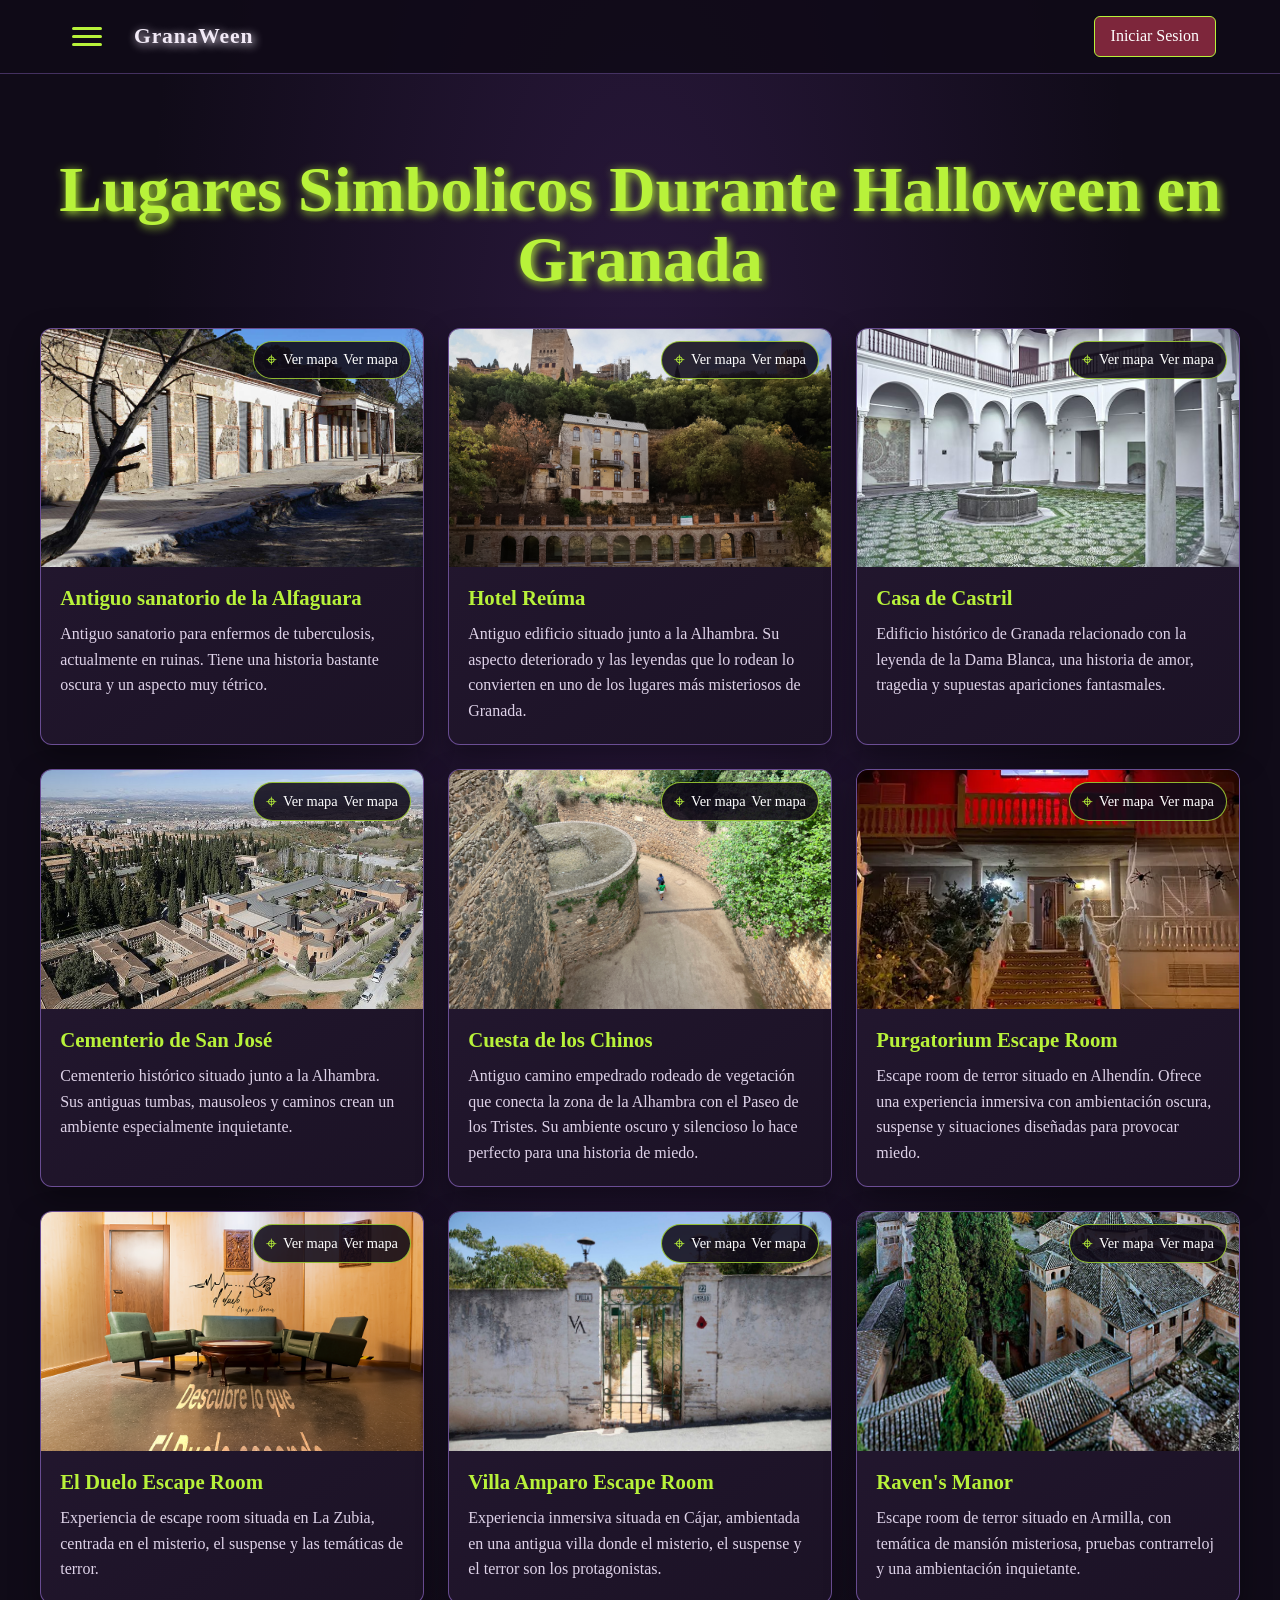
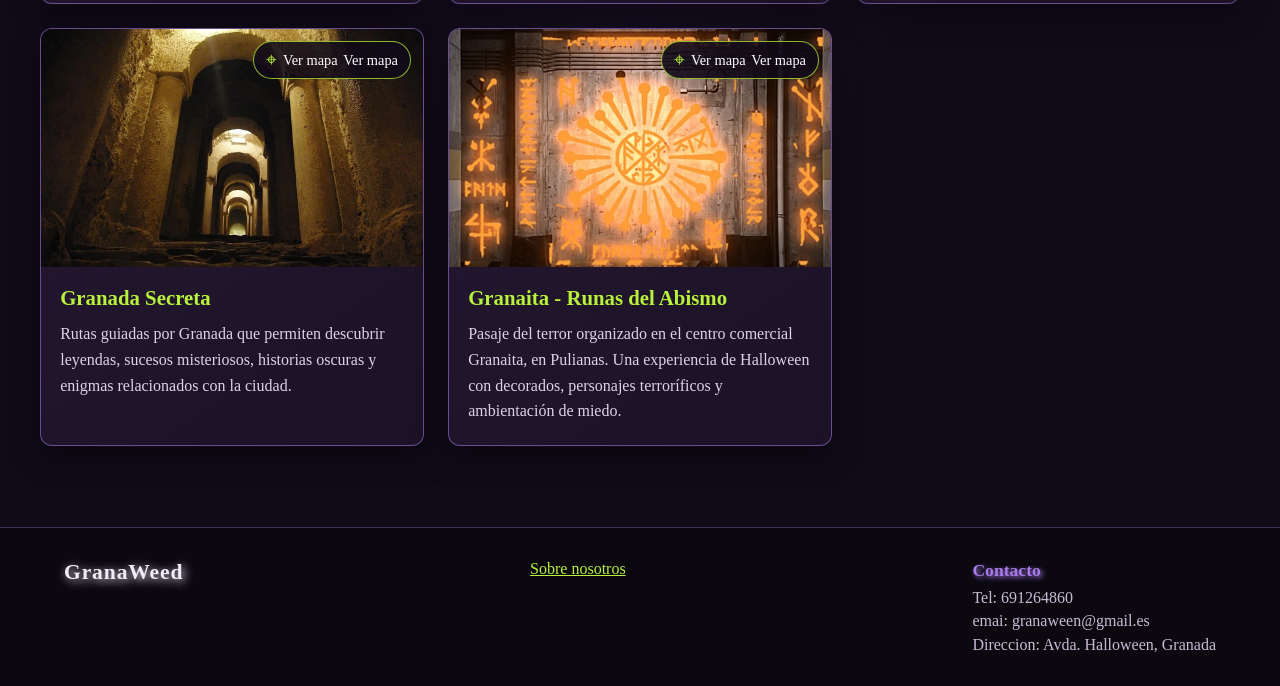
==== commit 2709198e: "añadido altaUsuario y login" ====
--- a/enGranada.html
+++ b/enGranada.html
@@ -23,7 +23,7 @@
                 <li><a href="./sonidos.html">Musica y tonos</a></li>
                 <li><a href="./enGranada.html">Granada</a></li>
                 <li><a href="./juego.html">Juego</a></li>
-                <li><a href="./miCuenta.html">Mi cuenta</a></li>
+                <li><a class="enlace-cuenta oculto" href="./miCuenta.html">Mi cuenta</a></li>
             </ul>
         </nav>    
     </header>
@@ -34,7 +34,7 @@
         <section id="lugares"></section>
 
         <!-- Ventana emergente de Google Maps -->
-        <div id="modal-mapa" class="modal-mapa" role="dialog" aria-modal="true" aria-hidden="true" aria-labelledby="titulo-mapa">
+        <div id="modal-mapa" class="modal-mapa" role="dialog" aria-modal="true" aria-labelledby="titulo-mapa">
 
             <div class="contenido-mapa">
 
@@ -62,7 +62,7 @@
     </main>
     <footer>
         <div>
-            <a href="./index.html" class="logo">GranaWeen</a>
+            <a href="./index.html" class="logo">GranaWeed</a>
         </div>
         <div class="us">
             <a href="./sobreNosotros.html">Sobre nosotros</a>
--- a/css/styles.css
+++ b/css/styles.css
@@ -103,6 +103,16 @@
     transform: translateY(-1px);
 }
 
+.page .mensaje-sesion{
+    margin: 1rem auto 0;
+    width: min(100% - 2rem, 1200px);
+    padding: .8rem 1rem;
+    border: 1px solid rgba(184, 242, 58, .55);
+    border-radius: 6px;
+    color: var(--terror-text);
+    background: var(--terror-surface);
+}
+
 .page #menu-desplegable{
     position: absolute;
     top: 100%;
@@ -124,6 +134,10 @@
     padding: .7rem;
     color: var(--terror-text);
     text-decoration: none;
+}
+
+.page #menu-desplegable a.oculto{
+    display: none;
 }
 
 .page #menu-desplegable a:hover{
@@ -811,18 +825,15 @@
     line-height: 1;
 }
 
+.granada-page .boton-mapa::after{
+    content: "Ver mapa";
+}
+
 .granada-page .boton-mapa:hover,
 .granada-page .boton-mapa:focus-visible{
     color: var(--terror-bg);
     background: var(--terror-toxic);
     transform: translateY(-1px);
-}
-
-.granada-page .boton-mapa:focus-visible,
-.granada-page #cerrar-mapa:focus-visible,
-.granada-page #ampliar-mapa:focus-visible{
-    outline: 3px solid var(--terror-toxic);
-    outline-offset: 3px;
 }
 
 .granada-page .boton-mapa:hover span:first-child,
@@ -896,10 +907,6 @@
     cursor: pointer;
 }
 
-.granada-page #cerrar-mapa:hover{
-    color: var(--terror-toxic);
-}
-
 .granada-page #iframe-mapa{
     display: block;
     width: 100%;
@@ -933,424 +940,245 @@
     }
 }
 
-
-
 /* ==================================================================
-SOBRE NOSOTROS
+TELON DE HISTORIA Y SUSTO DEL INICIO
 ================================================================== */
-
-.sobre-nosotros-page main{
-    width: min(100% - 2rem, 1000px);
-}
-
-.sobre-nosotros-page .sobre-nosotros{
-    align-items: stretch;
-    gap: 2rem;
-}
-
-.sobre-nosotros-page .titulo h1{
-    color: var(--terror-toxic);
-    font-size: clamp(2.2rem, 6vw, 4rem);
-    line-height: 1.1;
-    text-shadow: 0 0 24px rgba(167, 123, 232, .55);
-}
-
-.sobre-nosotros-page .introduccion{
-    margin-top: .8rem;
-    color: #ded2e8;
-    font-size: 1.1rem;
-}
-
-.sobre-nosotros-page .equipo{
-    display: grid;
-    grid-template-columns: repeat(2, minmax(0, 1fr));
-    gap: 1.5rem;
-    width: 100%;
-}
-
-.sobre-nosotros-page .tarjeta-persona{
-    overflow: hidden;
-    border: 1px solid rgba(167, 123, 232, .55);
-    border-radius: 12px;
-    background: linear-gradient(145deg, rgba(38, 25, 51, .98), var(--terror-surface));
-    box-shadow: 0 12px 30px rgba(0, 0, 0, .35);
-}
-
-.sobre-nosotros-page .foto-persona{
-    display: grid;
-    min-height: 200px;
-    place-items: center;
-    border-bottom: 1px solid rgba(167, 123, 232, .35);
-    color: #c9bbd3;
-    background:
-        radial-gradient(ellipse at center, rgba(101, 55, 144, .32), transparent 68%),
-        #100b18;
-}
-
-.sobre-nosotros-page .foto-persona img{
-    display: block;
-    width: 200px;
-    height: 200px;
-    object-fit: cover;
-}
-
-.sobre-nosotros-page .datos-persona{
-    padding: 1.2rem;
-}
-
-.sobre-nosotros-page .datos-persona h2,
-.sobre-nosotros-page .descripcion-equipo h2{
-    margin-bottom: .65rem;
-    color: var(--terror-toxic);
-    font-size: 1.35rem;
-}
-
-.sobre-nosotros-page .datos-persona p,
-.sobre-nosotros-page .descripcion-equipo p{
-    color: #ded2e8;
-    line-height: 1.7;
-}
-
-.sobre-nosotros-page .descripcion-equipo{
-    width: min(100%, 800px);
-    padding: clamp(1.25rem, 4vw, 2rem);
-    border-left: 3px solid var(--terror-red);
-    border-radius: 0 10px 10px 0;
-    background: linear-gradient(110deg, rgba(73, 38, 100, .48), rgba(27, 18, 37, .88));
-    box-shadow: 0 12px 35px rgba(0, 0, 0, .24);
-    text-align: left;
-}
-
-@media (max-width: 600px){
-    .sobre-nosotros-page .equipo{
-        grid-template-columns: 1fr;
-    }
-
-    .sobre-nosotros-page .foto-persona{
-        min-height: 190px;
-    }
-}
-
-
-/* ==================================================================
-MI CUENTA
-================================================================== */
-
-.mi-cuenta-page{
-    --terror-bg: #100b18;
-    --terror-surface: #1b1225;
-    --terror-purple: #a77be8;
-    --terror-toxic: #b8f23a;
-    --terror-red: #7d263b;
-    --terror-text: #f2eaf7;
-    min-height: 100vh;
-    display: flex;
-    flex-direction: column;
-    color: var(--terror-text);
-    background:
-        radial-gradient(ellipse at 50% 20%, rgba(101, 55, 144, .3), transparent 55%),
-        var(--terror-bg);
-    font-family: Georgia, "Times New Roman", serif;
-}
-
-.mi-cuenta-page header{
+.page .telon{
+    position: absolute;
+    z-index: 1;
+    top: 0;
+    bottom: 0;
+    width: 52%;
+    background-color: #541322;
+    background-image:
+        repeating-linear-gradient(90deg, transparent 0 24px, rgba(0, 0, 0, .22) 27px 34px, rgba(255, 190, 130, .08) 37px 43px),
+        linear-gradient(90deg, #260811, #8b2635 22%, #631522 70%, #310a14);
+    box-shadow: inset 0 0 38px rgba(0, 0, 0, .7), 0 0 28px rgba(0, 0, 0, .6);
+    transition: transform 1.5s cubic-bezier(.7, 0, .2, 1);
+}
+
+.page .telon-izquierdo{
+    left: 0;
+    border-right: 5px solid #bd7950;
+    border-radius: 0 0 38% 0 / 0 0 8% 0;
+    transform-origin: left center;
+}
+
+.page .telon-derecho{
+    right: 0;
+    border-left: 5px solid #bd7950;
+    background-image:
+        repeating-linear-gradient(90deg, transparent 0 24px, rgba(0, 0, 0, .22) 27px 34px, rgba(255, 190, 130, .08) 37px 43px),
+        linear-gradient(90deg, #310a14, #631522 30%, #8b2635 78%, #260811);
+    border-radius: 0 0 0 38% / 0 0 0 8%;
+    transform-origin: right center;
+}
+
+.page .boton-telon{
     position: relative;
     z-index: 2;
-    display: flex;
+    padding: .9rem 1.4rem;
+    box-shadow: 0 0 22px rgba(0, 0, 0, .6);
+}
+
+.page .video{
+    position: relative;
+}
+
+.page .teatro-historia{
+    position: absolute;
+    z-index: 2;
+    inset: 0;
+    display: grid;
+    place-items: center;
+    overflow: hidden;
+    background: radial-gradient(ellipse at center, #32101f, #09060d 72%);
+}
+
+.page .teatro-historia[hidden]{
+    display: none;
+}
+
+.page .teatro-historia.abierto .telon-izquierdo{
+    transform: translateX(-100%);
+}
+
+.page .teatro-historia.abierto .telon-derecho{
+    transform: translateX(100%);
+}
+
+.page .teatro-historia.abierto .boton-telon{
+    visibility: hidden;
+}
+
+.page .susto-pantalla{
+    position: fixed;
+    z-index: 100;
+    inset: 0;
+    display: grid;
+    place-items: center;
+    width: 100%;
+    height: 100vh;
+    height: 100dvh;
+    overflow: hidden;
+    border: 0;
+    padding: 0;
+    background: #000;
+    cursor: pointer;
+}
+
+.page .susto-pantalla[hidden]{
+    display: none;
+}
+
+.page .susto-pantalla img{
+    width: 100%;
+    height: 100%;
+    object-fit: cover;
+    object-position: center 35%;
+    opacity: .8;
+    transform: scale(.08);
+    transition: transform 1.1s cubic-bezier(.16, 1, .3, 1), opacity .7s ease;
+}
+
+.page .susto-pantalla.visible img{
+    opacity: 1;
+    transform: scale(1);
+}
+
+.page .susto-pantalla.cerrando img{
+    opacity: 0;
+    transform: scale(.08);
+    transition-duration: .55s;
+}
+
+.page .susto-pantalla span{
+    position: absolute;
+    right: 1rem;
+    bottom: 1.5rem;
+    left: 1rem;
+    color: #fff;
+    font-size: clamp(1rem, 3vw, 1.5rem);
+    text-align: center;
+    text-shadow: 0 2px 12px #000;
+}
+
+.page.susto-activo{
+    overflow: hidden;
+}
+
+.page .sobre-nosotros{
+    width: 100%;
+}
+
+.page .sobre-nosotros > h2{
+    color: var(--terror-toxic);
+    font-size: clamp(2rem, 5vw, 3rem);
+    text-align: center;
+    text-shadow: 0 0 20px rgba(167, 123, 232, .5);
+}
+
+.page .sobre-nosotros .equipo{
+    display: flex;
+    flex-wrap: wrap;
+    justify-content: center;
+    gap: clamp(2rem, 8vw, 6rem);
+    width: 100%;
+}
+
+.page .sobre-nosotros .tarjeta-persona{
+    display: flex;
+    flex-direction: column;
     align-items: center;
-    gap: 1.5rem;
-    padding: 1rem clamp(1rem, 5vw, 4rem);
-    border-bottom: 1px solid rgba(167, 123, 232, .35);
-    background: rgba(16, 11, 24, .9);
-    transition: transform .25s ease;
-}
-
-.mi-cuenta-page header.header-oculto{
-    transform: translateY(-100%);
-}
-
-.mi-cuenta-page .hamburger{
-    padding: .5rem;
-}
-
-.mi-cuenta-page .barMenu{
-    width: 30px;
-    height: 3px;
-    border-radius: 10px;
-    background-color: var(--terror-toxic);
-}
-
-.mi-cuenta-page .logo{
+    justify-content: center;
+    gap: 1rem;
+    width: clamp(170px, 25vw, 230px);
+    aspect-ratio: 3 / 4;
+    padding: 1.5rem;
+    border: 3px solid var(--terror-purple);
+    border-radius: 50%;
+    background: radial-gradient(ellipse, #38234b, var(--terror-surface) 70%);
+    box-shadow: 0 0 24px rgba(167, 123, 232, .3), inset 0 0 18px rgba(0, 0, 0, .55);
+}
+
+.page .sobre-nosotros .tarjeta-persona img{
+    display: block;
+    width: 78%;
+    height: 62%;
+    border: 2px solid rgba(184, 242, 58, .7);
+    border-radius: 50%;
+    background: var(--terror-bg);
+    object-fit: cover;
+}
+
+.page .sobre-nosotros .tarjeta-persona p{
     color: var(--terror-text);
-    font-size: 1.35rem;
-    font-weight: bold;
-    letter-spacing: .04em;
-    text-decoration: none;
-}
-
-.mi-cuenta-page .login,
-.mi-cuenta-page .acciones-edicion button,
-.mi-cuenta-page #formulario-edicion button{
-    border: 1px solid var(--terror-toxic);
-    border-radius: 6px;
-    padding: .65rem 1rem;
-    color: #fff;
-    background: var(--terror-red);
-    font: inherit;
-    cursor: pointer;
-    transition: background-color .2s ease, transform .2s ease;
-}
-
-.mi-cuenta-page .login{
-    margin-left: auto;
-    text-decoration: none;
-}
-
-.mi-cuenta-page .login:hover,
-.mi-cuenta-page .acciones-edicion button:hover,
-.mi-cuenta-page #formulario-edicion button:hover{
-    background: #542044;
-    transform: translateY(-1px);
-}
-
-.mi-cuenta-page #menu-desplegable{
-    position: absolute;
-    top: 100%;
-    left: 1rem;
-    min-width: 13rem;
-    padding: .5rem;
-    border: 1px solid rgba(167, 123, 232, .55);
-    border-radius: 8px;
-    background: var(--terror-surface);
-    box-shadow: 0 12px 30px rgba(0, 0, 0, .55);
-}
-
-.mi-cuenta-page #menu-desplegable ul{
-    list-style: none;
-}
-
-.mi-cuenta-page #menu-desplegable a{
-    display: block;
-    padding: .7rem;
+    font-size: 1.1rem;
+    text-align: center;
+}
+
+.page .sobre-nosotros .descripcion-equipo{
+    display: grid;
+    place-items: center;
+    width: min(100%, 620px);
+    min-height: 110px;
+    padding: 1.5rem 3rem;
+    border: 3px solid #c44559;
+    border-radius: 50%;
+    background: radial-gradient(ellipse, #591427, #250c17 75%);
+    box-shadow: 0 0 22px rgba(196, 69, 89, .3), inset 0 0 16px rgba(0, 0, 0, .55);
+    text-align: center;
+}
+
+.page .sobre-nosotros .descripcion-equipo p{
     color: var(--terror-text);
-    text-decoration: none;
-}
-
-.mi-cuenta-page #menu-desplegable a:hover,
-.mi-cuenta-page #menu-desplegable a:focus-visible{
-    color: var(--terror-toxic);
-    background: rgba(167, 123, 232, .1);
-}
-
-.mi-cuenta-page main{
-    width: min(100% - 2rem, 1000px);
-    margin: 0 auto;
-    padding: clamp(3rem, 9vh, 6rem) 0;
-    flex: 1;
-}
-
-.mi-cuenta-page .titulo{
-    margin-bottom: 2rem;
-    text-align: center;
-}
-
-.mi-cuenta-page .titulo h1{
-    color: var(--terror-toxic);
-    font-size: clamp(2.2rem, 6vw, 4rem);
-    line-height: 1.1;
-    text-shadow: 0 0 24px rgba(167, 123, 232, .55);
-}
-
-.mi-cuenta-page .sobretitulo{
-    margin-bottom: .6rem;
-    color: var(--terror-purple);
-    font-size: .9rem;
-    letter-spacing: .16em;
-    text-transform: uppercase;
-}
-
-.mi-cuenta-page .introduccion{
-    margin-top: .8rem;
-    color: #ded2e8;
-    font-size: 1.05rem;
-}
-
-.mi-cuenta-page .cuenta-contenido{
-    display: grid;
-    grid-template-columns: repeat(2, minmax(0, 1fr));
-    gap: 1.5rem;
-}
-
-.mi-cuenta-page #datos,
-.mi-cuenta-page #editar-datos{
-    display: block;
-    min-width: 0;
-    padding: clamp(1.25rem, 4vw, 2rem);
-    border: 1px solid rgba(167, 123, 232, .45);
-    border-radius: 12px;
-    background: linear-gradient(145deg, rgba(38, 25, 51, .98), var(--terror-surface));
-    box-shadow: 0 12px 30px rgba(0, 0, 0, .3);
-}
-
-.mi-cuenta-page #datos h2,
-.mi-cuenta-page #editar-datos h2{
-    margin-bottom: 1.2rem;
-    color: var(--terror-toxic);
-    font-size: 1.4rem;
-}
-
-.mi-cuenta-page .lista-datos{
-    display: grid;
-    gap: 1rem;
-}
-
-.mi-cuenta-page .dato{
-    padding-bottom: .8rem;
-    border-bottom: 1px solid rgba(167, 123, 232, .22);
-}
-
-.mi-cuenta-page .dato:last-child{
-    padding-bottom: 0;
-    border-bottom: 0;
-}
-
-.mi-cuenta-page .dato dt{
-    margin-bottom: .25rem;
-    color: #c9bbd3;
-    font-size: .9rem;
-}
-
-.mi-cuenta-page .dato dd{
-    overflow-wrap: anywhere;
-    color: var(--terror-text);
-    font-size: 1.05rem;
-}
-
-.mi-cuenta-page .ayuda-edicion,
-.mi-cuenta-page .aviso-seguridad{
-    color: #ded2e8;
-    line-height: 1.6;
-}
-
-.mi-cuenta-page .acciones-edicion{
-    display: grid;
-    gap: .65rem;
-    margin: 1rem 0 1.25rem;
-}
-
-.mi-cuenta-page .acciones-edicion button{
-    width: 100%;
-    text-align: left;
-}
-
-.mi-cuenta-page .aviso-seguridad{
-    padding-left: .8rem;
-    border-left: 2px solid var(--terror-red);
-    font-size: .9rem;
-}
-
-.mi-cuenta-page #formulario-edicion{
-    width: min(100%, 650px);
-    margin: 1.5rem auto 0;
-}
-
-.mi-cuenta-page #formulario-edicion:empty{
-    display: none;
-}
-
-.mi-cuenta-page #formulario-edicion form{
-    display: grid;
-    gap: .8rem;
-    padding: clamp(1.25rem, 4vw, 2rem);
-    border: 1px solid rgba(167, 123, 232, .55);
-    border-radius: 12px;
-    color: var(--terror-text);
-    background: var(--terror-surface);
-    box-shadow: 0 12px 30px rgba(0, 0, 0, .35);
-}
-
-.mi-cuenta-page #formulario-edicion h3{
-    color: var(--terror-toxic);
-    font-size: 1.25rem;
-}
-
-.mi-cuenta-page #formulario-edicion label{
-    color: #ded2e8;
-}
-
-.mi-cuenta-page #formulario-edicion input{
-    width: 100%;
-    padding: .75rem;
-    border: 1px solid rgba(167, 123, 232, .65);
-    border-radius: 6px;
-    color: #1b1225;
-    background: #f2eaf7;
-    font: inherit;
-}
-
-.mi-cuenta-page #formulario-edicion input:focus-visible,
-.mi-cuenta-page button:focus-visible{
-    outline: 3px solid var(--terror-toxic);
-    outline-offset: 3px;
-}
-
-.mi-cuenta-page .acciones-formulario{
-    display: flex;
-    flex-wrap: wrap;
-    gap: .65rem;
-}
-
-.mi-cuenta-page #formulario-edicion .boton-secundario{
-    border-color: rgba(167, 123, 232, .65);
-    background: transparent;
-}
-
-.mi-cuenta-page .estado-cuenta{
-    min-height: 1.5em;
-    margin-top: 1rem;
-    color: var(--terror-toxic);
-    text-align: center;
-}
-
-.mi-cuenta-page footer{
-    display: flex;
-    flex-wrap: wrap;
-    justify-content: space-between;
-    gap: 1.5rem;
-    padding: 2rem clamp(1rem, 5vw, 4rem);
-    border-top: 1px solid rgba(167, 123, 232, .35);
-    background: #0b0810;
-}
-
-.mi-cuenta-page footer a{
-    color: var(--terror-toxic);
-}
-
-.mi-cuenta-page footer h2{
-    margin-bottom: .5rem;
-    color: var(--terror-purple);
-    font-size: 1.1rem;
-}
-
-.mi-cuenta-page footer p{
-    margin-top: .35rem;
-    color: #ded2e8;
-}
-
-@media (max-width: 650px){
-    .mi-cuenta-page header{
-        gap: .75rem;
-    }
-
-    .mi-cuenta-page .logo{
-        font-size: 1.15rem;
-    }
-
-    .mi-cuenta-page .cuenta-contenido{
-        grid-template-columns: 1fr;
-    }
-
-    .mi-cuenta-page footer{
-        flex-direction: column;
-    }
+    line-height: 1.5;
+}
+
+@media (max-width: 600px){
+    .page .sobre-nosotros .tarjeta-persona{
+        width: min(42vw, 190px);
+        min-width: 145px;
+    }
+
+    .page .sobre-nosotros .descripcion-equipo{
+        min-height: 90px;
+        padding: 1.25rem 2rem;
+    }
+}
+
+@media (prefers-reduced-motion: reduce){
+    .page .telon,
+    .page .susto-pantalla img{
+        transition-duration: .01ms;
+    }
+}
+
+/* ==================================================================
+ESTILOS JUEGO
+================================================================== */
+
+@import url('https://fonts.googleapis.com/css2?family=Press+Start+2P&family=Inter:wght@400;600;700&display=swap');
+    
+.font-retro {
+    font-family: 'Press Start 2P', monospace;
+}
+
+/* Estilo pixelado del grid */
+#gameCanvas {
+    background-color: #0f172a;
+    box-shadow: 0 0 20px rgba(34, 197, 94, 0.2);
+    touch-action: none;
+}
+
+/* Efecto de brillo de pantalla CRT suave */
+.retro-container {
+    border: 4px solid #334155;
+    box-shadow: inset 0 0 10px rgba(0, 0, 0, 0.8);
+}
+
+/* Desactivar selección de texto en controles táctiles */
+.touch-btn {
+    user-select: none;
+    -webkit-user-select: none;
 }
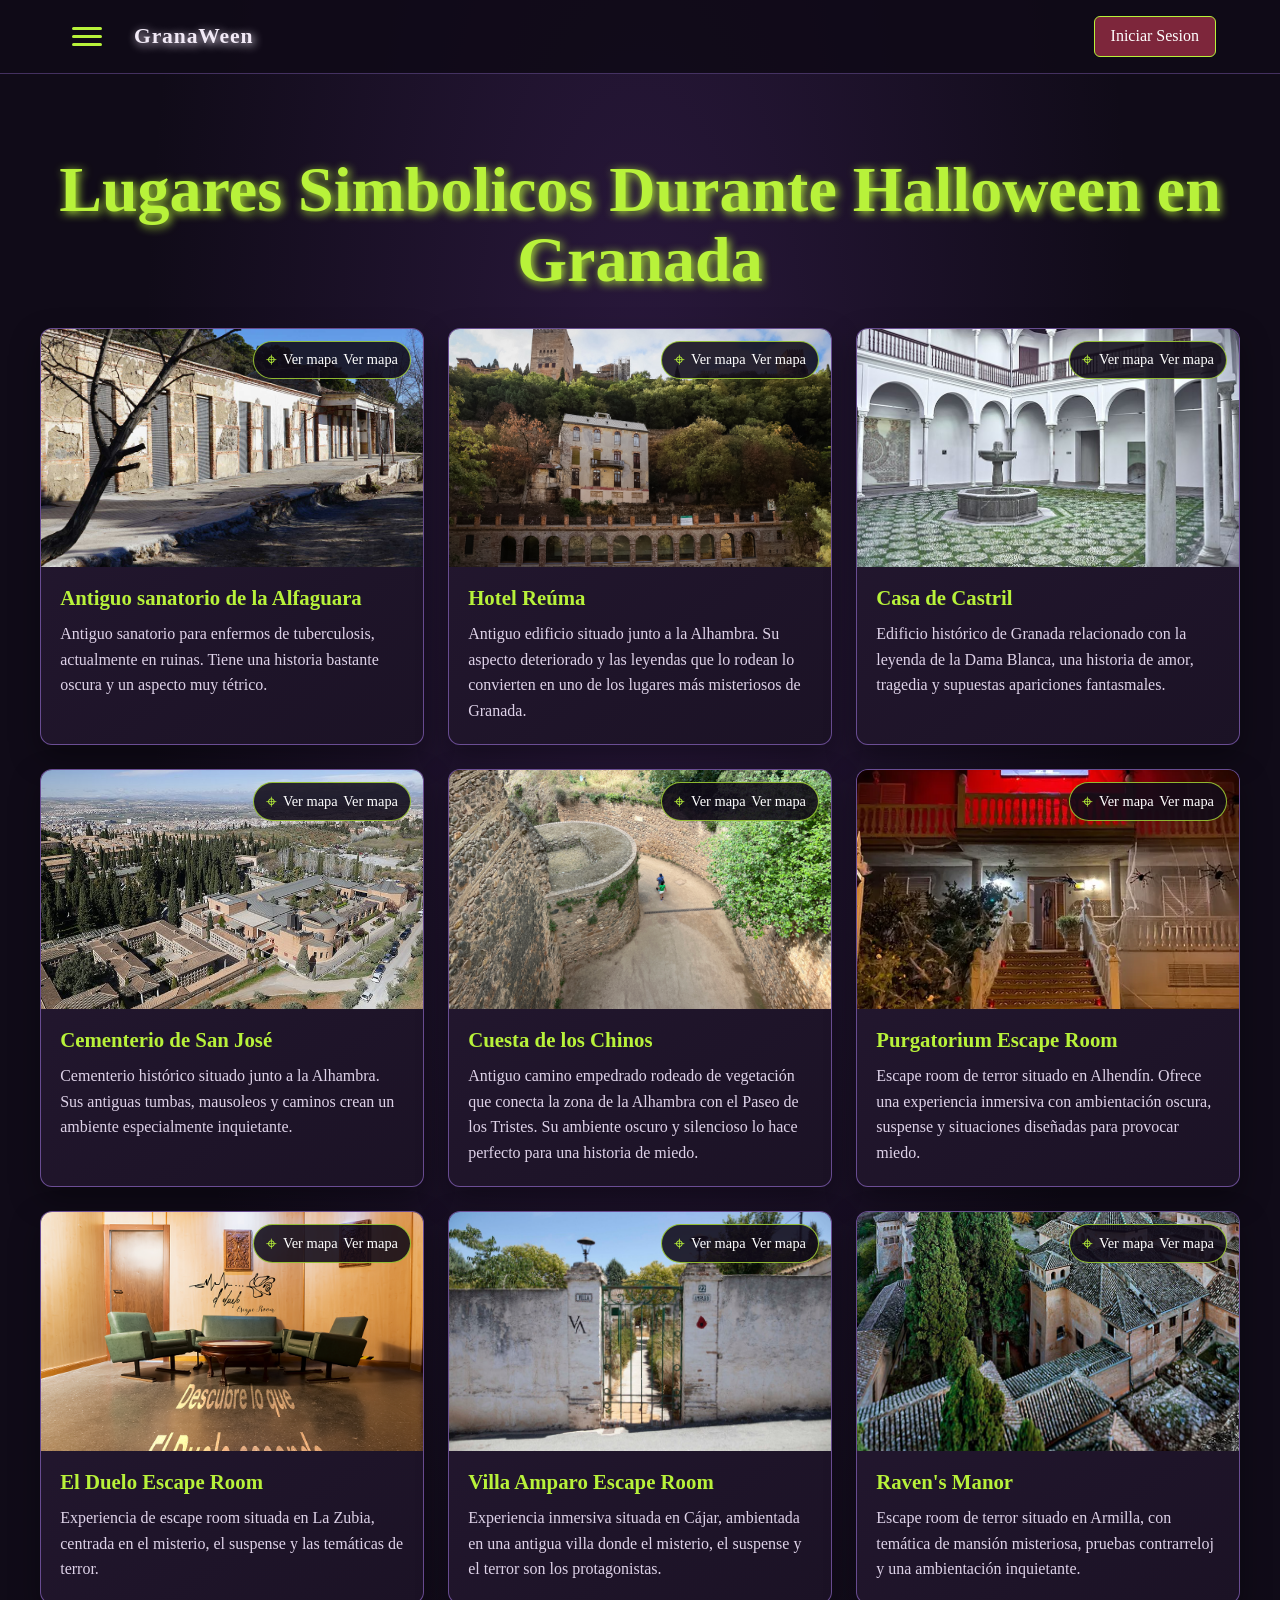
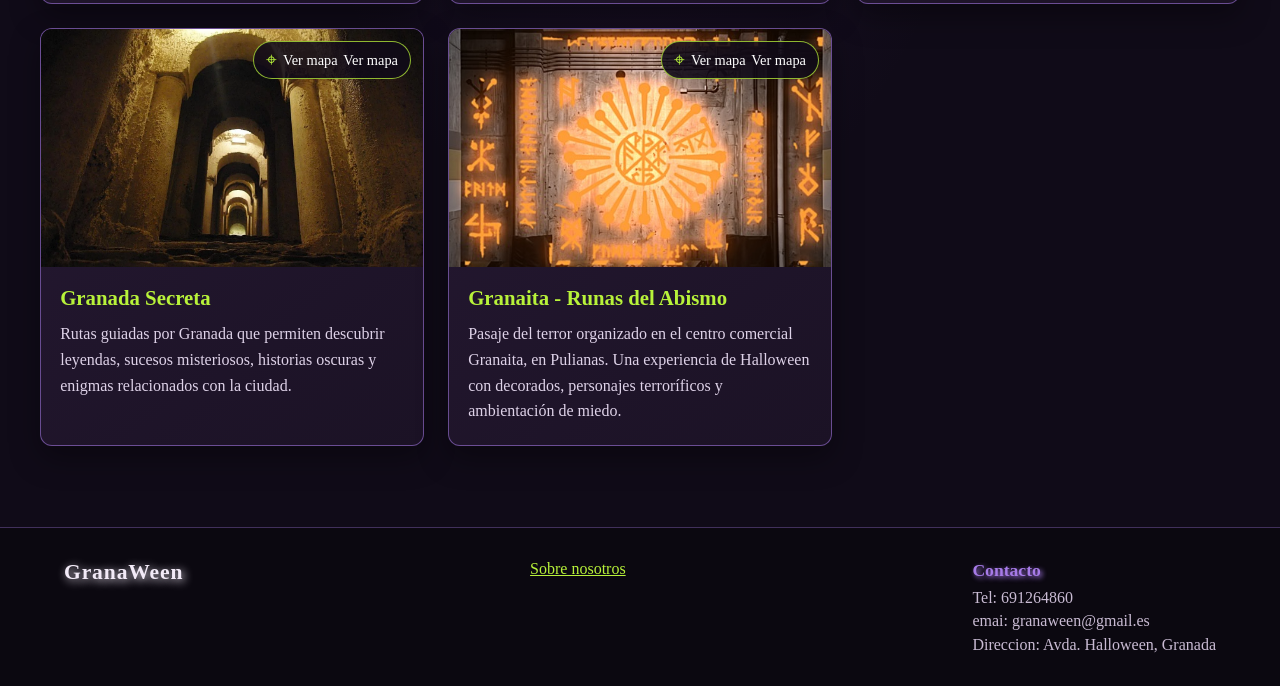
==== commit 54767313: "Añadido los archivos cambioPass.php y correo.php, y un poco de varGlobales.php" ====
--- a/enGranada.html
+++ b/enGranada.html
@@ -23,7 +23,7 @@
                 <li><a href="./sonidos.html">Musica y tonos</a></li>
                 <li><a href="./enGranada.html">Granada</a></li>
                 <li><a href="./juego.html">Juego</a></li>
-                <li><a class="enlace-cuenta oculto" href="./miCuenta.html">Mi cuenta</a></li>
+                <li><a href="./miCuenta.html">Mi cuenta</a></li>
             </ul>
         </nav>    
     </header>
@@ -34,7 +34,7 @@
         <section id="lugares"></section>
 
         <!-- Ventana emergente de Google Maps -->
-        <div id="modal-mapa" class="modal-mapa" role="dialog" aria-modal="true" aria-labelledby="titulo-mapa">
+        <div id="modal-mapa" class="modal-mapa" role="dialog" aria-modal="true" aria-hidden="true" aria-labelledby="titulo-mapa">
 
             <div class="contenido-mapa">
 
@@ -62,7 +62,7 @@
     </main>
     <footer>
         <div>
-            <a href="./index.html" class="logo">GranaWeed</a>
+            <a href="./index.html" class="logo">GranaWeen</a>
         </div>
         <div class="us">
             <a href="./sobreNosotros.html">Sobre nosotros</a>
@@ -114,14 +114,9 @@
     </div>
 
     <div id="ventana-recuperacion" class="oculto">
-        <button class="cerrar-ventana">X</button>
-        <p>PREGUNTA DE SEGURIDAD</p>
-        <form action="./php/cambioPass.php">
-            <label for="respuesta">Respuesta</label>
-            <input type="text" name="respuesta" id="respuesta">
-
-            <button type="submit" class="btn">Enviar respuesta</button>
-        </form>
+        <button class="cerrar-ventana" type="button" aria-label="Cerrar">×</button>
+        <p>Continúa para verificar tu respuesta de seguridad y establecer una nueva contraseña.</p>
+        <a class="btn" href="./php/cambioPass.php">Recuperar contraseña</a>
     </div>
 </body>
 </html>
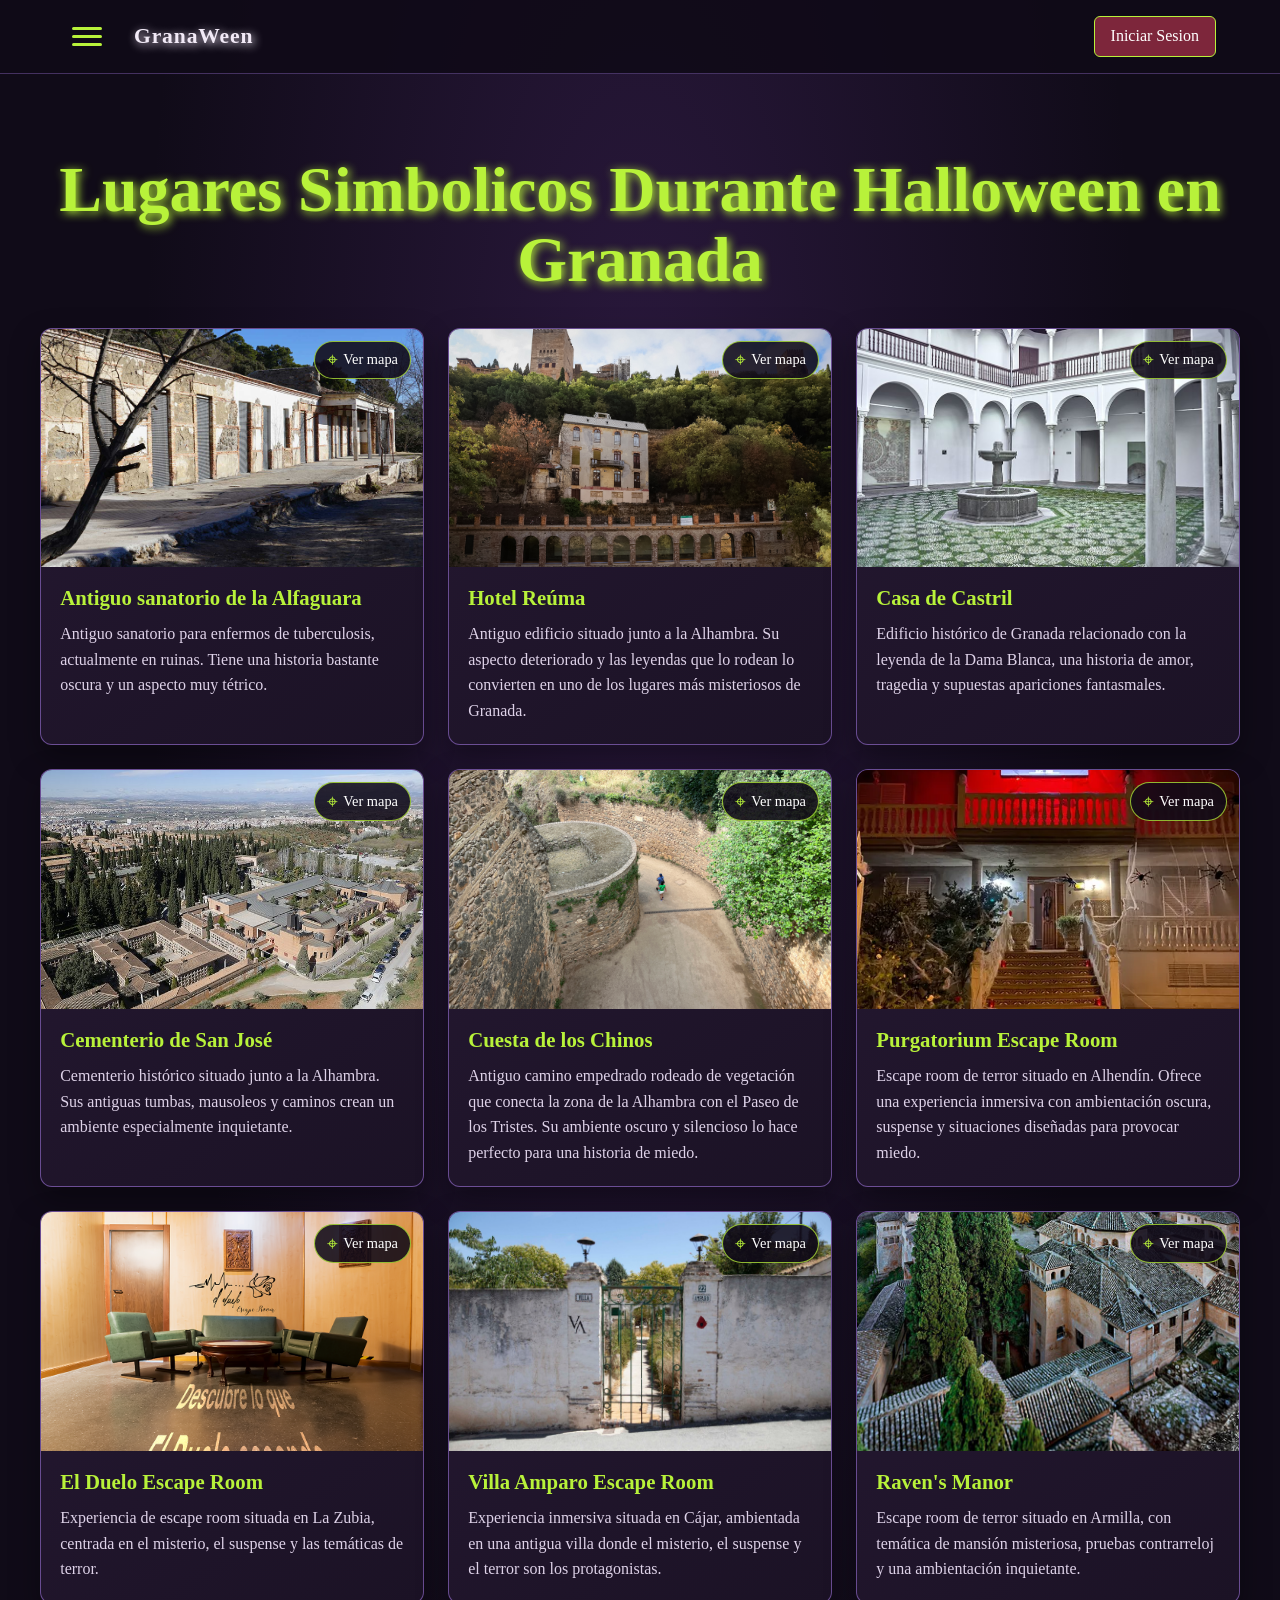
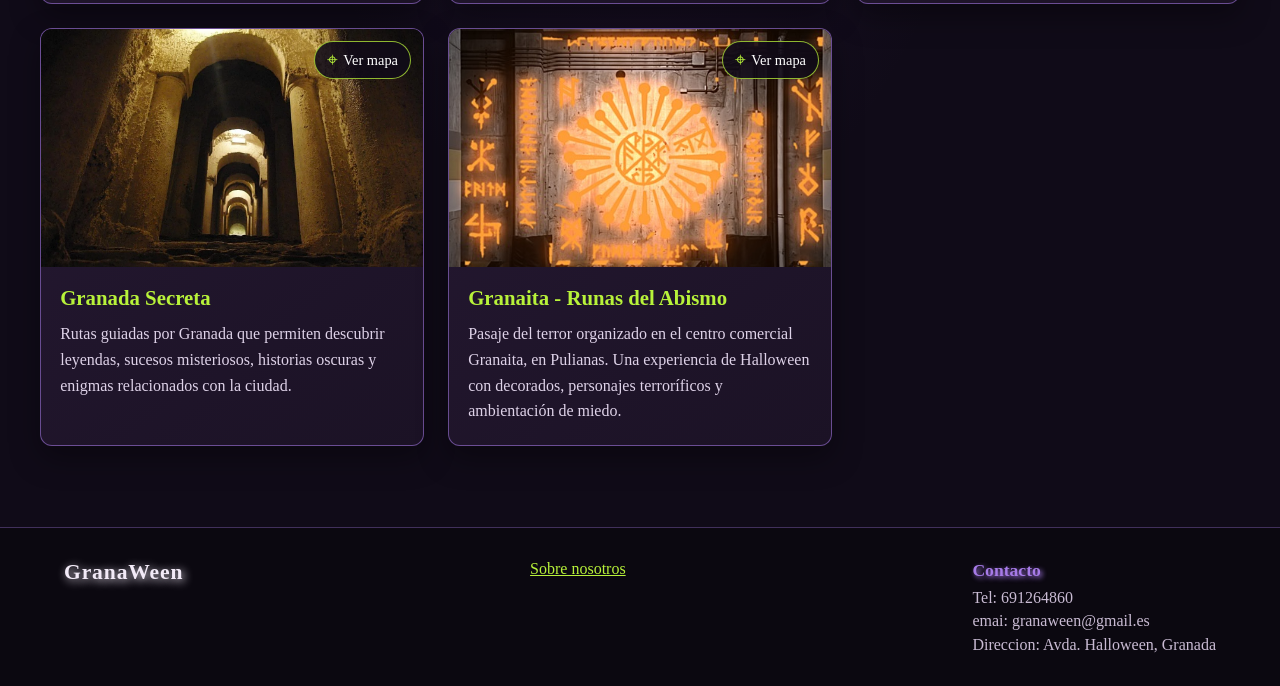
==== commit 506c5935: "Merge branch 'oli' into cliente" ====
--- a/enGranada.html
+++ b/enGranada.html
@@ -23,7 +23,7 @@
                 <li><a href="./sonidos.html">Musica y tonos</a></li>
                 <li><a href="./enGranada.html">Granada</a></li>
                 <li><a href="./juego.html">Juego</a></li>
-                <li><a href="./miCuenta.html">Mi cuenta</a></li>
+                <li><a class="enlace-cuenta oculto" href="./miCuenta.html">Mi cuenta</a></li>
             </ul>
         </nav>    
     </header>
--- a/css/styles.css
+++ b/css/styles.css
@@ -825,15 +825,18 @@
     line-height: 1;
 }
 
-.granada-page .boton-mapa::after{
-    content: "Ver mapa";
-}
-
 .granada-page .boton-mapa:hover,
 .granada-page .boton-mapa:focus-visible{
     color: var(--terror-bg);
     background: var(--terror-toxic);
     transform: translateY(-1px);
+}
+
+.granada-page .boton-mapa:focus-visible,
+.granada-page #cerrar-mapa:focus-visible,
+.granada-page #ampliar-mapa:focus-visible{
+    outline: 3px solid var(--terror-toxic);
+    outline-offset: 3px;
 }
 
 .granada-page .boton-mapa:hover span:first-child,
@@ -907,6 +910,10 @@
     cursor: pointer;
 }
 
+.granada-page #cerrar-mapa:hover{
+    color: var(--terror-toxic);
+}
+
 .granada-page #iframe-mapa{
     display: block;
     width: 100%;
@@ -940,245 +947,424 @@
     }
 }
 
+
+
 /* ==================================================================
-TELON DE HISTORIA Y SUSTO DEL INICIO
+SOBRE NOSOTROS
 ================================================================== */
-.page .telon{
-    position: absolute;
-    z-index: 1;
-    top: 0;
-    bottom: 0;
-    width: 52%;
-    background-color: #541322;
-    background-image:
-        repeating-linear-gradient(90deg, transparent 0 24px, rgba(0, 0, 0, .22) 27px 34px, rgba(255, 190, 130, .08) 37px 43px),
-        linear-gradient(90deg, #260811, #8b2635 22%, #631522 70%, #310a14);
-    box-shadow: inset 0 0 38px rgba(0, 0, 0, .7), 0 0 28px rgba(0, 0, 0, .6);
-    transition: transform 1.5s cubic-bezier(.7, 0, .2, 1);
-}
-
-.page .telon-izquierdo{
-    left: 0;
-    border-right: 5px solid #bd7950;
-    border-radius: 0 0 38% 0 / 0 0 8% 0;
-    transform-origin: left center;
-}
-
-.page .telon-derecho{
-    right: 0;
-    border-left: 5px solid #bd7950;
-    background-image:
-        repeating-linear-gradient(90deg, transparent 0 24px, rgba(0, 0, 0, .22) 27px 34px, rgba(255, 190, 130, .08) 37px 43px),
-        linear-gradient(90deg, #310a14, #631522 30%, #8b2635 78%, #260811);
-    border-radius: 0 0 0 38% / 0 0 0 8%;
-    transform-origin: right center;
-}
-
-.page .boton-telon{
+
+.sobre-nosotros-page main{
+    width: min(100% - 2rem, 1000px);
+}
+
+.sobre-nosotros-page .sobre-nosotros{
+    align-items: stretch;
+    gap: 2rem;
+}
+
+.sobre-nosotros-page .titulo h1{
+    color: var(--terror-toxic);
+    font-size: clamp(2.2rem, 6vw, 4rem);
+    line-height: 1.1;
+    text-shadow: 0 0 24px rgba(167, 123, 232, .55);
+}
+
+.sobre-nosotros-page .introduccion{
+    margin-top: .8rem;
+    color: #ded2e8;
+    font-size: 1.1rem;
+}
+
+.sobre-nosotros-page .equipo{
+    display: grid;
+    grid-template-columns: repeat(2, minmax(0, 1fr));
+    gap: 1.5rem;
+    width: 100%;
+}
+
+.sobre-nosotros-page .tarjeta-persona{
+    overflow: hidden;
+    border: 1px solid rgba(167, 123, 232, .55);
+    border-radius: 12px;
+    background: linear-gradient(145deg, rgba(38, 25, 51, .98), var(--terror-surface));
+    box-shadow: 0 12px 30px rgba(0, 0, 0, .35);
+}
+
+.sobre-nosotros-page .foto-persona{
+    display: grid;
+    min-height: 200px;
+    place-items: center;
+    border-bottom: 1px solid rgba(167, 123, 232, .35);
+    color: #c9bbd3;
+    background:
+        radial-gradient(ellipse at center, rgba(101, 55, 144, .32), transparent 68%),
+        #100b18;
+}
+
+.sobre-nosotros-page .foto-persona img{
+    display: block;
+    width: 200px;
+    height: 200px;
+    object-fit: cover;
+}
+
+.sobre-nosotros-page .datos-persona{
+    padding: 1.2rem;
+}
+
+.sobre-nosotros-page .datos-persona h2,
+.sobre-nosotros-page .descripcion-equipo h2{
+    margin-bottom: .65rem;
+    color: var(--terror-toxic);
+    font-size: 1.35rem;
+}
+
+.sobre-nosotros-page .datos-persona p,
+.sobre-nosotros-page .descripcion-equipo p{
+    color: #ded2e8;
+    line-height: 1.7;
+}
+
+.sobre-nosotros-page .descripcion-equipo{
+    width: min(100%, 800px);
+    padding: clamp(1.25rem, 4vw, 2rem);
+    border-left: 3px solid var(--terror-red);
+    border-radius: 0 10px 10px 0;
+    background: linear-gradient(110deg, rgba(73, 38, 100, .48), rgba(27, 18, 37, .88));
+    box-shadow: 0 12px 35px rgba(0, 0, 0, .24);
+    text-align: left;
+}
+
+@media (max-width: 600px){
+    .sobre-nosotros-page .equipo{
+        grid-template-columns: 1fr;
+    }
+
+    .sobre-nosotros-page .foto-persona{
+        min-height: 190px;
+    }
+}
+
+
+/* ==================================================================
+MI CUENTA
+================================================================== */
+
+.mi-cuenta-page{
+    --terror-bg: #100b18;
+    --terror-surface: #1b1225;
+    --terror-purple: #a77be8;
+    --terror-toxic: #b8f23a;
+    --terror-red: #7d263b;
+    --terror-text: #f2eaf7;
+    min-height: 100vh;
+    display: flex;
+    flex-direction: column;
+    color: var(--terror-text);
+    background:
+        radial-gradient(ellipse at 50% 20%, rgba(101, 55, 144, .3), transparent 55%),
+        var(--terror-bg);
+    font-family: Georgia, "Times New Roman", serif;
+}
+
+.mi-cuenta-page header{
     position: relative;
     z-index: 2;
-    padding: .9rem 1.4rem;
-    box-shadow: 0 0 22px rgba(0, 0, 0, .6);
-}
-
-.page .video{
-    position: relative;
-}
-
-.page .teatro-historia{
+    display: flex;
+    align-items: center;
+    gap: 1.5rem;
+    padding: 1rem clamp(1rem, 5vw, 4rem);
+    border-bottom: 1px solid rgba(167, 123, 232, .35);
+    background: rgba(16, 11, 24, .9);
+    transition: transform .25s ease;
+}
+
+.mi-cuenta-page header.header-oculto{
+    transform: translateY(-100%);
+}
+
+.mi-cuenta-page .hamburger{
+    padding: .5rem;
+}
+
+.mi-cuenta-page .barMenu{
+    width: 30px;
+    height: 3px;
+    border-radius: 10px;
+    background-color: var(--terror-toxic);
+}
+
+.mi-cuenta-page .logo{
+    color: var(--terror-text);
+    font-size: 1.35rem;
+    font-weight: bold;
+    letter-spacing: .04em;
+    text-decoration: none;
+}
+
+.mi-cuenta-page .login,
+.mi-cuenta-page .acciones-edicion button,
+.mi-cuenta-page #formulario-edicion button{
+    border: 1px solid var(--terror-toxic);
+    border-radius: 6px;
+    padding: .65rem 1rem;
+    color: #fff;
+    background: var(--terror-red);
+    font: inherit;
+    cursor: pointer;
+    transition: background-color .2s ease, transform .2s ease;
+}
+
+.mi-cuenta-page .login{
+    margin-left: auto;
+    text-decoration: none;
+}
+
+.mi-cuenta-page .login:hover,
+.mi-cuenta-page .acciones-edicion button:hover,
+.mi-cuenta-page #formulario-edicion button:hover{
+    background: #542044;
+    transform: translateY(-1px);
+}
+
+.mi-cuenta-page #menu-desplegable{
     position: absolute;
-    z-index: 2;
-    inset: 0;
+    top: 100%;
+    left: 1rem;
+    min-width: 13rem;
+    padding: .5rem;
+    border: 1px solid rgba(167, 123, 232, .55);
+    border-radius: 8px;
+    background: var(--terror-surface);
+    box-shadow: 0 12px 30px rgba(0, 0, 0, .55);
+}
+
+.mi-cuenta-page #menu-desplegable ul{
+    list-style: none;
+}
+
+.mi-cuenta-page #menu-desplegable a{
+    display: block;
+    padding: .7rem;
+    color: var(--terror-text);
+    text-decoration: none;
+}
+
+.mi-cuenta-page #menu-desplegable a:hover,
+.mi-cuenta-page #menu-desplegable a:focus-visible{
+    color: var(--terror-toxic);
+    background: rgba(167, 123, 232, .1);
+}
+
+.mi-cuenta-page main{
+    width: min(100% - 2rem, 1000px);
+    margin: 0 auto;
+    padding: clamp(3rem, 9vh, 6rem) 0;
+    flex: 1;
+}
+
+.mi-cuenta-page .titulo{
+    margin-bottom: 2rem;
+    text-align: center;
+}
+
+.mi-cuenta-page .titulo h1{
+    color: var(--terror-toxic);
+    font-size: clamp(2.2rem, 6vw, 4rem);
+    line-height: 1.1;
+    text-shadow: 0 0 24px rgba(167, 123, 232, .55);
+}
+
+.mi-cuenta-page .sobretitulo{
+    margin-bottom: .6rem;
+    color: var(--terror-purple);
+    font-size: .9rem;
+    letter-spacing: .16em;
+    text-transform: uppercase;
+}
+
+.mi-cuenta-page .introduccion{
+    margin-top: .8rem;
+    color: #ded2e8;
+    font-size: 1.05rem;
+}
+
+.mi-cuenta-page .cuenta-contenido{
     display: grid;
-    place-items: center;
-    overflow: hidden;
-    background: radial-gradient(ellipse at center, #32101f, #09060d 72%);
-}
-
-.page .teatro-historia[hidden]{
+    grid-template-columns: repeat(2, minmax(0, 1fr));
+    gap: 1.5rem;
+}
+
+.mi-cuenta-page #datos,
+.mi-cuenta-page #editar-datos{
+    display: block;
+    min-width: 0;
+    padding: clamp(1.25rem, 4vw, 2rem);
+    border: 1px solid rgba(167, 123, 232, .45);
+    border-radius: 12px;
+    background: linear-gradient(145deg, rgba(38, 25, 51, .98), var(--terror-surface));
+    box-shadow: 0 12px 30px rgba(0, 0, 0, .3);
+}
+
+.mi-cuenta-page #datos h2,
+.mi-cuenta-page #editar-datos h2{
+    margin-bottom: 1.2rem;
+    color: var(--terror-toxic);
+    font-size: 1.4rem;
+}
+
+.mi-cuenta-page .lista-datos{
+    display: grid;
+    gap: 1rem;
+}
+
+.mi-cuenta-page .dato{
+    padding-bottom: .8rem;
+    border-bottom: 1px solid rgba(167, 123, 232, .22);
+}
+
+.mi-cuenta-page .dato:last-child{
+    padding-bottom: 0;
+    border-bottom: 0;
+}
+
+.mi-cuenta-page .dato dt{
+    margin-bottom: .25rem;
+    color: #c9bbd3;
+    font-size: .9rem;
+}
+
+.mi-cuenta-page .dato dd{
+    overflow-wrap: anywhere;
+    color: var(--terror-text);
+    font-size: 1.05rem;
+}
+
+.mi-cuenta-page .ayuda-edicion,
+.mi-cuenta-page .aviso-seguridad{
+    color: #ded2e8;
+    line-height: 1.6;
+}
+
+.mi-cuenta-page .acciones-edicion{
+    display: grid;
+    gap: .65rem;
+    margin: 1rem 0 1.25rem;
+}
+
+.mi-cuenta-page .acciones-edicion button{
+    width: 100%;
+    text-align: left;
+}
+
+.mi-cuenta-page .aviso-seguridad{
+    padding-left: .8rem;
+    border-left: 2px solid var(--terror-red);
+    font-size: .9rem;
+}
+
+.mi-cuenta-page #formulario-edicion{
+    width: min(100%, 650px);
+    margin: 1.5rem auto 0;
+}
+
+.mi-cuenta-page #formulario-edicion:empty{
     display: none;
 }
 
-.page .teatro-historia.abierto .telon-izquierdo{
-    transform: translateX(-100%);
-}
-
-.page .teatro-historia.abierto .telon-derecho{
-    transform: translateX(100%);
-}
-
-.page .teatro-historia.abierto .boton-telon{
-    visibility: hidden;
-}
-
-.page .susto-pantalla{
-    position: fixed;
-    z-index: 100;
-    inset: 0;
+.mi-cuenta-page #formulario-edicion form{
     display: grid;
-    place-items: center;
-    width: 100%;
-    height: 100vh;
-    height: 100dvh;
-    overflow: hidden;
-    border: 0;
-    padding: 0;
-    background: #000;
-    cursor: pointer;
-}
-
-.page .susto-pantalla[hidden]{
-    display: none;
-}
-
-.page .susto-pantalla img{
-    width: 100%;
-    height: 100%;
-    object-fit: cover;
-    object-position: center 35%;
-    opacity: .8;
-    transform: scale(.08);
-    transition: transform 1.1s cubic-bezier(.16, 1, .3, 1), opacity .7s ease;
-}
-
-.page .susto-pantalla.visible img{
-    opacity: 1;
-    transform: scale(1);
-}
-
-.page .susto-pantalla.cerrando img{
-    opacity: 0;
-    transform: scale(.08);
-    transition-duration: .55s;
-}
-
-.page .susto-pantalla span{
-    position: absolute;
-    right: 1rem;
-    bottom: 1.5rem;
-    left: 1rem;
-    color: #fff;
-    font-size: clamp(1rem, 3vw, 1.5rem);
+    gap: .8rem;
+    padding: clamp(1.25rem, 4vw, 2rem);
+    border: 1px solid rgba(167, 123, 232, .55);
+    border-radius: 12px;
+    color: var(--terror-text);
+    background: var(--terror-surface);
+    box-shadow: 0 12px 30px rgba(0, 0, 0, .35);
+}
+
+.mi-cuenta-page #formulario-edicion h3{
+    color: var(--terror-toxic);
+    font-size: 1.25rem;
+}
+
+.mi-cuenta-page #formulario-edicion label{
+    color: #ded2e8;
+}
+
+.mi-cuenta-page #formulario-edicion input{
+    width: 100%;
+    padding: .75rem;
+    border: 1px solid rgba(167, 123, 232, .65);
+    border-radius: 6px;
+    color: #1b1225;
+    background: #f2eaf7;
+    font: inherit;
+}
+
+.mi-cuenta-page #formulario-edicion input:focus-visible,
+.mi-cuenta-page button:focus-visible{
+    outline: 3px solid var(--terror-toxic);
+    outline-offset: 3px;
+}
+
+.mi-cuenta-page .acciones-formulario{
+    display: flex;
+    flex-wrap: wrap;
+    gap: .65rem;
+}
+
+.mi-cuenta-page #formulario-edicion .boton-secundario{
+    border-color: rgba(167, 123, 232, .65);
+    background: transparent;
+}
+
+.mi-cuenta-page .estado-cuenta{
+    min-height: 1.5em;
+    margin-top: 1rem;
+    color: var(--terror-toxic);
     text-align: center;
-    text-shadow: 0 2px 12px #000;
-}
-
-.page.susto-activo{
-    overflow: hidden;
-}
-
-.page .sobre-nosotros{
-    width: 100%;
-}
-
-.page .sobre-nosotros > h2{
-    color: var(--terror-toxic);
-    font-size: clamp(2rem, 5vw, 3rem);
-    text-align: center;
-    text-shadow: 0 0 20px rgba(167, 123, 232, .5);
-}
-
-.page .sobre-nosotros .equipo{
+}
+
+.mi-cuenta-page footer{
     display: flex;
     flex-wrap: wrap;
-    justify-content: center;
-    gap: clamp(2rem, 8vw, 6rem);
-    width: 100%;
-}
-
-.page .sobre-nosotros .tarjeta-persona{
-    display: flex;
-    flex-direction: column;
-    align-items: center;
-    justify-content: center;
-    gap: 1rem;
-    width: clamp(170px, 25vw, 230px);
-    aspect-ratio: 3 / 4;
-    padding: 1.5rem;
-    border: 3px solid var(--terror-purple);
-    border-radius: 50%;
-    background: radial-gradient(ellipse, #38234b, var(--terror-surface) 70%);
-    box-shadow: 0 0 24px rgba(167, 123, 232, .3), inset 0 0 18px rgba(0, 0, 0, .55);
-}
-
-.page .sobre-nosotros .tarjeta-persona img{
-    display: block;
-    width: 78%;
-    height: 62%;
-    border: 2px solid rgba(184, 242, 58, .7);
-    border-radius: 50%;
-    background: var(--terror-bg);
-    object-fit: cover;
-}
-
-.page .sobre-nosotros .tarjeta-persona p{
-    color: var(--terror-text);
+    justify-content: space-between;
+    gap: 1.5rem;
+    padding: 2rem clamp(1rem, 5vw, 4rem);
+    border-top: 1px solid rgba(167, 123, 232, .35);
+    background: #0b0810;
+}
+
+.mi-cuenta-page footer a{
+    color: var(--terror-toxic);
+}
+
+.mi-cuenta-page footer h2{
+    margin-bottom: .5rem;
+    color: var(--terror-purple);
     font-size: 1.1rem;
-    text-align: center;
-}
-
-.page .sobre-nosotros .descripcion-equipo{
-    display: grid;
-    place-items: center;
-    width: min(100%, 620px);
-    min-height: 110px;
-    padding: 1.5rem 3rem;
-    border: 3px solid #c44559;
-    border-radius: 50%;
-    background: radial-gradient(ellipse, #591427, #250c17 75%);
-    box-shadow: 0 0 22px rgba(196, 69, 89, .3), inset 0 0 16px rgba(0, 0, 0, .55);
-    text-align: center;
-}
-
-.page .sobre-nosotros .descripcion-equipo p{
-    color: var(--terror-text);
-    line-height: 1.5;
-}
-
-@media (max-width: 600px){
-    .page .sobre-nosotros .tarjeta-persona{
-        width: min(42vw, 190px);
-        min-width: 145px;
-    }
-
-    .page .sobre-nosotros .descripcion-equipo{
-        min-height: 90px;
-        padding: 1.25rem 2rem;
-    }
-}
-
-@media (prefers-reduced-motion: reduce){
-    .page .telon,
-    .page .susto-pantalla img{
-        transition-duration: .01ms;
-    }
-}
-
-/* ==================================================================
-ESTILOS JUEGO
-================================================================== */
-
-@import url('https://fonts.googleapis.com/css2?family=Press+Start+2P&family=Inter:wght@400;600;700&display=swap');
-    
-.font-retro {
-    font-family: 'Press Start 2P', monospace;
-}
-
-/* Estilo pixelado del grid */
-#gameCanvas {
-    background-color: #0f172a;
-    box-shadow: 0 0 20px rgba(34, 197, 94, 0.2);
-    touch-action: none;
-}
-
-/* Efecto de brillo de pantalla CRT suave */
-.retro-container {
-    border: 4px solid #334155;
-    box-shadow: inset 0 0 10px rgba(0, 0, 0, 0.8);
-}
-
-/* Desactivar selección de texto en controles táctiles */
-.touch-btn {
-    user-select: none;
-    -webkit-user-select: none;
+}
+
+.mi-cuenta-page footer p{
+    margin-top: .35rem;
+    color: #ded2e8;
+}
+
+@media (max-width: 650px){
+    .mi-cuenta-page header{
+        gap: .75rem;
+    }
+
+    .mi-cuenta-page .logo{
+        font-size: 1.15rem;
+    }
+
+    .mi-cuenta-page .cuenta-contenido{
+        grid-template-columns: 1fr;
+    }
+
+    .mi-cuenta-page footer{
+        flex-direction: column;
+    }
 }
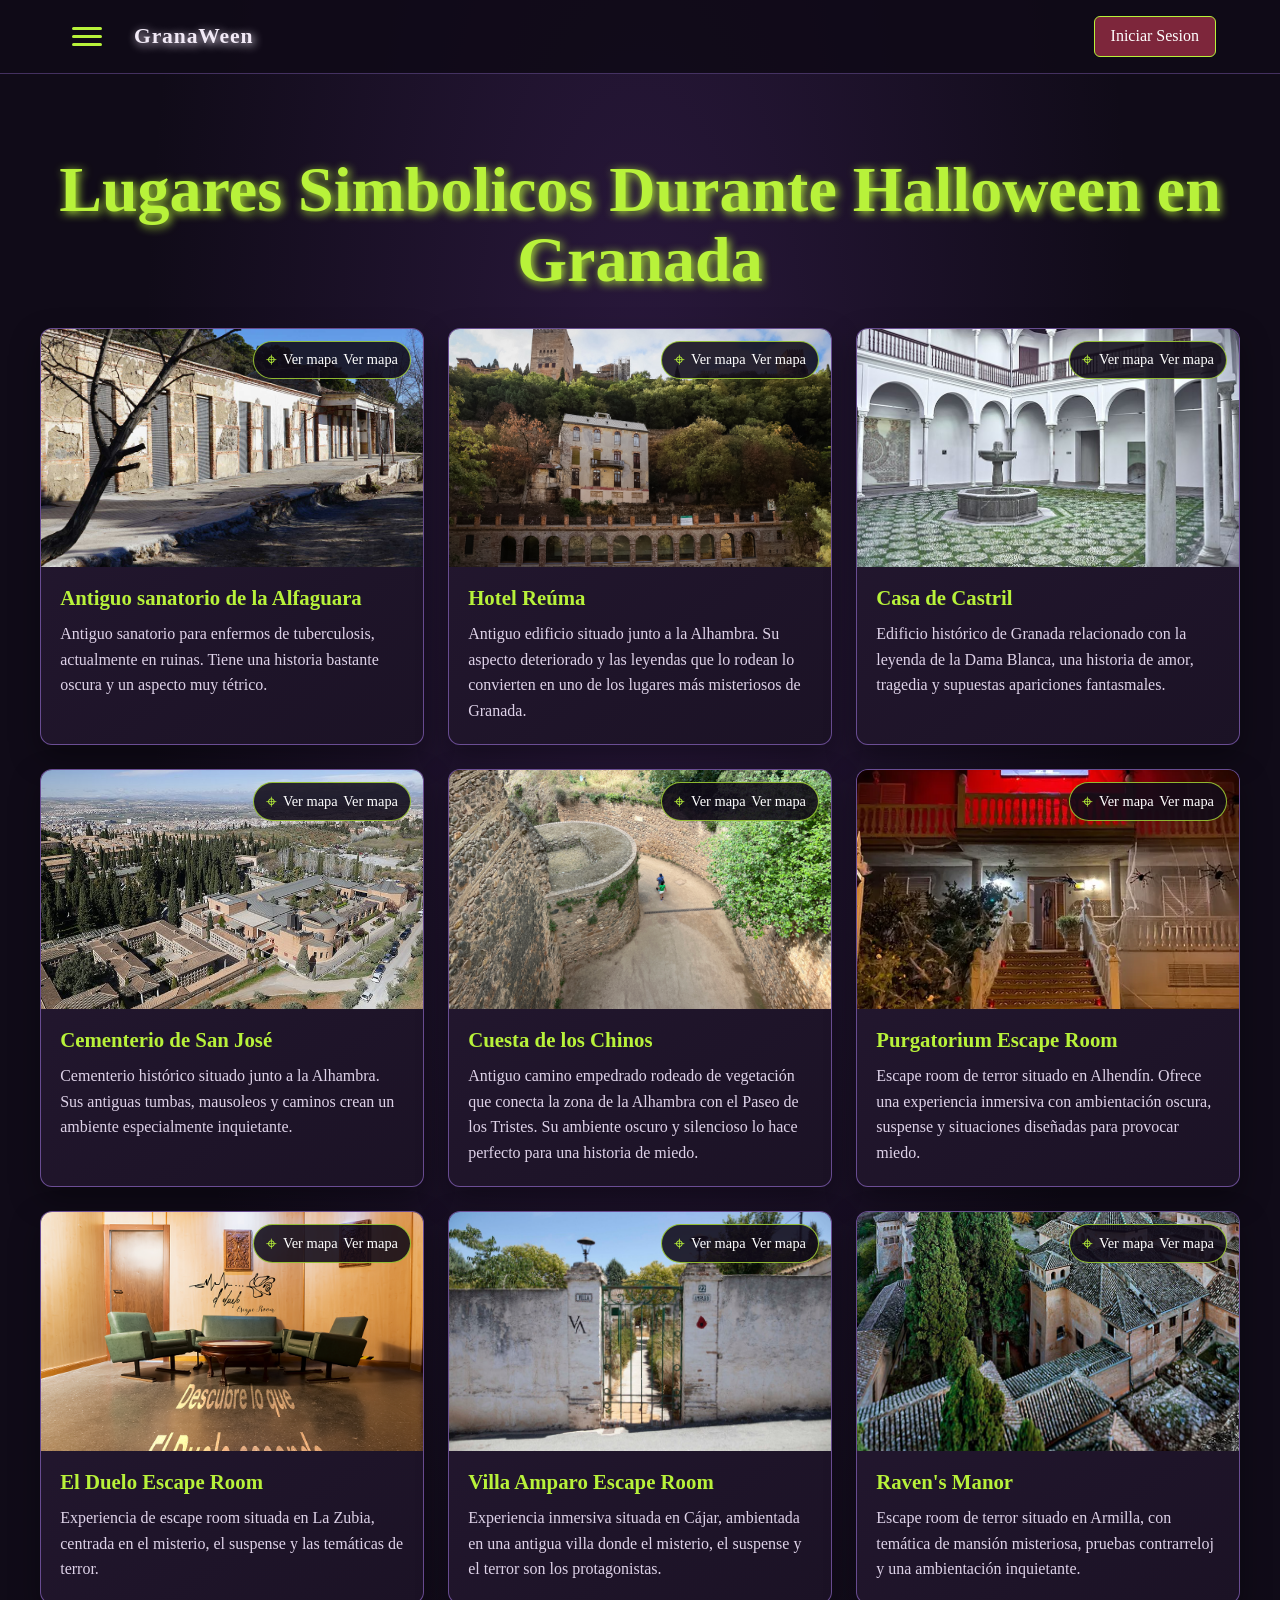
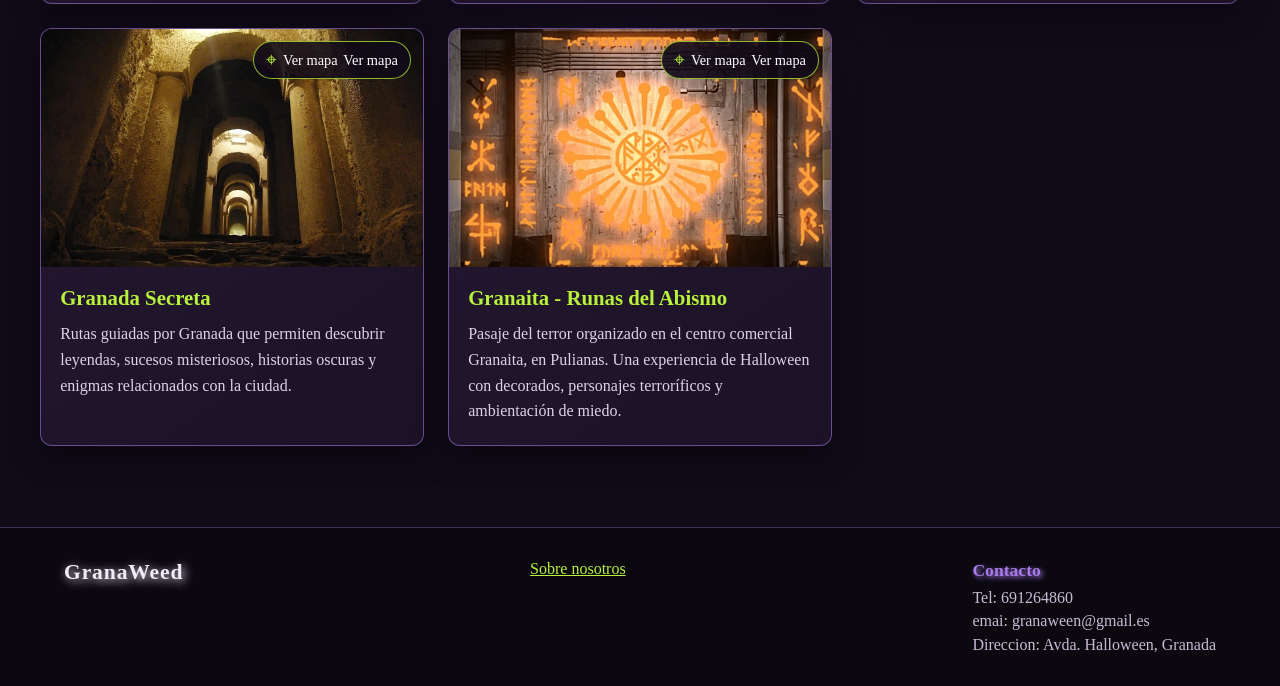
==== commit 6f6c2a70: "arreglos de los merge" ====
--- a/enGranada.html
+++ b/enGranada.html
@@ -34,7 +34,7 @@
         <section id="lugares"></section>
 
         <!-- Ventana emergente de Google Maps -->
-        <div id="modal-mapa" class="modal-mapa" role="dialog" aria-modal="true" aria-hidden="true" aria-labelledby="titulo-mapa">
+        <div id="modal-mapa" class="modal-mapa" role="dialog" aria-modal="true" aria-labelledby="titulo-mapa">
 
             <div class="contenido-mapa">
 
@@ -62,7 +62,7 @@
     </main>
     <footer>
         <div>
-            <a href="./index.html" class="logo">GranaWeen</a>
+            <a href="./index.html" class="logo">GranaWeed</a>
         </div>
         <div class="us">
             <a href="./sobreNosotros.html">Sobre nosotros</a>
@@ -114,9 +114,14 @@
     </div>
 
     <div id="ventana-recuperacion" class="oculto">
-        <button class="cerrar-ventana" type="button" aria-label="Cerrar">×</button>
-        <p>Continúa para verificar tu respuesta de seguridad y establecer una nueva contraseña.</p>
-        <a class="btn" href="./php/cambioPass.php">Recuperar contraseña</a>
+        <button class="cerrar-ventana">X</button>
+        <p>PREGUNTA DE SEGURIDAD</p>
+        <form action="./php/cambioPass.php">
+            <label for="respuesta">Respuesta</label>
+            <input type="text" name="respuesta" id="respuesta">
+
+            <button type="submit" class="btn">Enviar respuesta</button>
+        </form>
     </div>
 </body>
 </html>
--- a/css/styles.css
+++ b/css/styles.css
@@ -104,8 +104,8 @@
 }
 
 .page .mensaje-sesion{
+    width: min(100% - 2rem, 1200px);
     margin: 1rem auto 0;
-    width: min(100% - 2rem, 1200px);
     padding: .8rem 1rem;
     border: 1px solid rgba(184, 242, 58, .55);
     border-radius: 6px;
@@ -825,18 +825,15 @@
     line-height: 1;
 }
 
+.granada-page .boton-mapa::after{
+    content: "Ver mapa";
+}
+
 .granada-page .boton-mapa:hover,
 .granada-page .boton-mapa:focus-visible{
     color: var(--terror-bg);
     background: var(--terror-toxic);
     transform: translateY(-1px);
-}
-
-.granada-page .boton-mapa:focus-visible,
-.granada-page #cerrar-mapa:focus-visible,
-.granada-page #ampliar-mapa:focus-visible{
-    outline: 3px solid var(--terror-toxic);
-    outline-offset: 3px;
 }
 
 .granada-page .boton-mapa:hover span:first-child,
@@ -910,10 +907,6 @@
     cursor: pointer;
 }
 
-.granada-page #cerrar-mapa:hover{
-    color: var(--terror-toxic);
-}
-
 .granada-page #iframe-mapa{
     display: block;
     width: 100%;
@@ -947,27 +940,156 @@
     }
 }
 
-
+/* ==================================================================
+TELON DE HISTORIA Y SUSTO DEL INICIO
+================================================================== */
+.page .telon{
+    position: absolute;
+    z-index: 1;
+    top: 0;
+    bottom: 0;
+    width: 52%;
+    background-color: #541322;
+    background-image:
+        repeating-linear-gradient(90deg, transparent 0 24px, rgba(0, 0, 0, .22) 27px 34px, rgba(255, 190, 130, .08) 37px 43px),
+        linear-gradient(90deg, #260811, #8b2635 22%, #631522 70%, #310a14);
+    box-shadow: inset 0 0 38px rgba(0, 0, 0, .7), 0 0 28px rgba(0, 0, 0, .6);
+    transition: transform 1.5s cubic-bezier(.7, 0, .2, 1);
+}
+
+.page .telon-izquierdo{
+    left: 0;
+    border-right: 5px solid #bd7950;
+    border-radius: 0 0 38% 0 / 0 0 8% 0;
+    transform-origin: left center;
+}
+
+.page .telon-derecho{
+    right: 0;
+    border-left: 5px solid #bd7950;
+    background-image:
+        repeating-linear-gradient(90deg, transparent 0 24px, rgba(0, 0, 0, .22) 27px 34px, rgba(255, 190, 130, .08) 37px 43px),
+        linear-gradient(90deg, #310a14, #631522 30%, #8b2635 78%, #260811);
+    border-radius: 0 0 0 38% / 0 0 0 8%;
+    transform-origin: right center;
+}
+
+.page .boton-telon{
+    position: relative;
+    z-index: 2;
+    padding: .9rem 1.4rem;
+    box-shadow: 0 0 22px rgba(0, 0, 0, .6);
+}
+
+.page .video{
+    position: relative;
+}
+
+.page .teatro-historia{
+    position: absolute;
+    z-index: 2;
+    inset: 0;
+    display: grid;
+    place-items: center;
+    overflow: hidden;
+    background: radial-gradient(ellipse at center, #32101f, #09060d 72%);
+}
+
+.page .teatro-historia[hidden]{
+    display: none;
+}
+
+.page .teatro-historia.abierto .telon-izquierdo{
+    transform: translateX(-100%);
+}
+
+.page .teatro-historia.abierto .telon-derecho{
+    transform: translateX(100%);
+}
+
+.page .teatro-historia.abierto .boton-telon{
+    visibility: hidden;
+}
+
+.page .susto-pantalla{
+    position: fixed;
+    z-index: 100;
+    inset: 0;
+    display: grid;
+    place-items: center;
+    width: 100%;
+    height: 100vh;
+    height: 100dvh;
+    overflow: hidden;
+    border: 0;
+    padding: 0;
+    background: #000;
+    cursor: pointer;
+}
+
+.page .susto-pantalla[hidden]{
+    display: none;
+}
+
+.page .susto-pantalla img{
+    width: 100%;
+    height: 100%;
+    object-fit: cover;
+    object-position: center 35%;
+    opacity: .8;
+    transform: scale(.08);
+    transition: transform 1.1s cubic-bezier(.16, 1, .3, 1), opacity .7s ease;
+}
+
+.page .susto-pantalla.visible img{
+    opacity: 1;
+    transform: scale(1);
+}
+
+.page .susto-pantalla.cerrando img{
+    opacity: 0;
+    transform: scale(.08);
+    transition-duration: .55s;
+}
+
+.page .susto-pantalla span{
+    position: absolute;
+    right: 1rem;
+    bottom: 1.5rem;
+    left: 1rem;
+    color: #fff;
+    font-size: clamp(1rem, 3vw, 1.5rem);
+    text-align: center;
+    text-shadow: 0 2px 12px #000;
+}
+
+.page.susto-activo{
+    overflow: hidden;
+}
 
 /* ==================================================================
 SOBRE NOSOTROS
 ================================================================== */
 
+
 .sobre-nosotros-page main{
     width: min(100% - 2rem, 1000px);
 }
+
 
 .sobre-nosotros-page .sobre-nosotros{
     align-items: stretch;
     gap: 2rem;
 }
 
+
 .sobre-nosotros-page .titulo h1{
     color: var(--terror-toxic);
     font-size: clamp(2.2rem, 6vw, 4rem);
     line-height: 1.1;
     text-shadow: 0 0 24px rgba(167, 123, 232, .55);
 }
+
 
 .sobre-nosotros-page .introduccion{
     margin-top: .8rem;
@@ -975,12 +1097,14 @@
     font-size: 1.1rem;
 }
 
+
 .sobre-nosotros-page .equipo{
     display: grid;
     grid-template-columns: repeat(2, minmax(0, 1fr));
     gap: 1.5rem;
     width: 100%;
 }
+
 
 .sobre-nosotros-page .tarjeta-persona{
     overflow: hidden;
@@ -989,6 +1113,7 @@
     background: linear-gradient(145deg, rgba(38, 25, 51, .98), var(--terror-surface));
     box-shadow: 0 12px 30px rgba(0, 0, 0, .35);
 }
+
 
 .sobre-nosotros-page .foto-persona{
     display: grid;
@@ -1001,6 +1126,7 @@
         #100b18;
 }
 
+
 .sobre-nosotros-page .foto-persona img{
     display: block;
     width: 200px;
@@ -1008,9 +1134,11 @@
     object-fit: cover;
 }
 
+
 .sobre-nosotros-page .datos-persona{
     padding: 1.2rem;
 }
+
 
 .sobre-nosotros-page .datos-persona h2,
 .sobre-nosotros-page .descripcion-equipo h2{
@@ -1018,12 +1146,14 @@
     color: var(--terror-toxic);
     font-size: 1.35rem;
 }
+
 
 .sobre-nosotros-page .datos-persona p,
 .sobre-nosotros-page .descripcion-equipo p{
     color: #ded2e8;
     line-height: 1.7;
 }
+
 
 .sobre-nosotros-page .descripcion-equipo{
     width: min(100%, 800px);
@@ -1035,20 +1165,51 @@
     text-align: left;
 }
 
+
 @media (max-width: 600px){
     .sobre-nosotros-page .equipo{
         grid-template-columns: 1fr;
     }
 
+
     .sobre-nosotros-page .foto-persona{
         min-height: 190px;
     }
 }
 
+/* ==================================================================
+ESTILOS JUEGO
+================================================================== */
+
+@import url('https://fonts.googleapis.com/css2?family=Press+Start+2P&family=Inter:wght@400;600;700&display=swap');
+    
+.font-retro {
+    font-family: 'Press Start 2P', monospace;
+}
+
+/* Estilo pixelado del grid */
+#gameCanvas {
+    background-color: #0f172a;
+    box-shadow: 0 0 20px rgba(34, 197, 94, 0.2);
+    touch-action: none;
+}
+
+/* Efecto de brillo de pantalla CRT suave */
+.retro-container {
+    border: 4px solid #334155;
+    box-shadow: inset 0 0 10px rgba(0, 0, 0, 0.8);
+}
+
+/* Desactivar selección de texto en controles táctiles */
+.touch-btn {
+    user-select: none;
+    -webkit-user-select: none;
+}
 
 /* ==================================================================
 MI CUENTA
 ================================================================== */
+
 
 .mi-cuenta-page{
     --terror-bg: #100b18;
@@ -1067,6 +1228,7 @@
     font-family: Georgia, "Times New Roman", serif;
 }
 
+
 .mi-cuenta-page header{
     position: relative;
     z-index: 2;
@@ -1079,13 +1241,16 @@
     transition: transform .25s ease;
 }
 
+
 .mi-cuenta-page header.header-oculto{
     transform: translateY(-100%);
 }
 
+
 .mi-cuenta-page .hamburger{
     padding: .5rem;
 }
+
 
 .mi-cuenta-page .barMenu{
     width: 30px;
@@ -1093,6 +1258,7 @@
     border-radius: 10px;
     background-color: var(--terror-toxic);
 }
+
 
 .mi-cuenta-page .logo{
     color: var(--terror-text);
@@ -1101,6 +1267,7 @@
     letter-spacing: .04em;
     text-decoration: none;
 }
+
 
 .mi-cuenta-page .login,
 .mi-cuenta-page .acciones-edicion button,
@@ -1115,10 +1282,12 @@
     transition: background-color .2s ease, transform .2s ease;
 }
 
+
 .mi-cuenta-page .login{
     margin-left: auto;
     text-decoration: none;
 }
+
 
 .mi-cuenta-page .login:hover,
 .mi-cuenta-page .acciones-edicion button:hover,
@@ -1126,6 +1295,7 @@
     background: #542044;
     transform: translateY(-1px);
 }
+
 
 .mi-cuenta-page #menu-desplegable{
     position: absolute;
@@ -1139,9 +1309,11 @@
     box-shadow: 0 12px 30px rgba(0, 0, 0, .55);
 }
 
+
 .mi-cuenta-page #menu-desplegable ul{
     list-style: none;
 }
+
 
 .mi-cuenta-page #menu-desplegable a{
     display: block;
@@ -1150,11 +1322,13 @@
     text-decoration: none;
 }
 
+
 .mi-cuenta-page #menu-desplegable a:hover,
 .mi-cuenta-page #menu-desplegable a:focus-visible{
     color: var(--terror-toxic);
     background: rgba(167, 123, 232, .1);
 }
+
 
 .mi-cuenta-page main{
     width: min(100% - 2rem, 1000px);
@@ -1163,17 +1337,20 @@
     flex: 1;
 }
 
+
 .mi-cuenta-page .titulo{
     margin-bottom: 2rem;
     text-align: center;
 }
 
+
 .mi-cuenta-page .titulo h1{
     color: var(--terror-toxic);
     font-size: clamp(2.2rem, 6vw, 4rem);
     line-height: 1.1;
     text-shadow: 0 0 24px rgba(167, 123, 232, .55);
 }
+
 
 .mi-cuenta-page .sobretitulo{
     margin-bottom: .6rem;
@@ -1183,17 +1360,20 @@
     text-transform: uppercase;
 }
 
+
 .mi-cuenta-page .introduccion{
     margin-top: .8rem;
     color: #ded2e8;
     font-size: 1.05rem;
 }
 
+
 .mi-cuenta-page .cuenta-contenido{
     display: grid;
     grid-template-columns: repeat(2, minmax(0, 1fr));
     gap: 1.5rem;
 }
+
 
 .mi-cuenta-page #datos,
 .mi-cuenta-page #editar-datos{
@@ -1206,6 +1386,7 @@
     box-shadow: 0 12px 30px rgba(0, 0, 0, .3);
 }
 
+
 .mi-cuenta-page #datos h2,
 .mi-cuenta-page #editar-datos h2{
     margin-bottom: 1.2rem;
@@ -1213,20 +1394,24 @@
     font-size: 1.4rem;
 }
 
+
 .mi-cuenta-page .lista-datos{
     display: grid;
     gap: 1rem;
 }
 
+
 .mi-cuenta-page .dato{
     padding-bottom: .8rem;
     border-bottom: 1px solid rgba(167, 123, 232, .22);
 }
 
+
 .mi-cuenta-page .dato:last-child{
     padding-bottom: 0;
     border-bottom: 0;
 }
+
 
 .mi-cuenta-page .dato dt{
     margin-bottom: .25rem;
@@ -1234,28 +1419,33 @@
     font-size: .9rem;
 }
 
+
 .mi-cuenta-page .dato dd{
     overflow-wrap: anywhere;
     color: var(--terror-text);
     font-size: 1.05rem;
 }
 
+
 .mi-cuenta-page .ayuda-edicion,
 .mi-cuenta-page .aviso-seguridad{
     color: #ded2e8;
     line-height: 1.6;
 }
 
+
 .mi-cuenta-page .acciones-edicion{
     display: grid;
     gap: .65rem;
     margin: 1rem 0 1.25rem;
 }
 
+
 .mi-cuenta-page .acciones-edicion button{
     width: 100%;
     text-align: left;
 }
+
 
 .mi-cuenta-page .aviso-seguridad{
     padding-left: .8rem;
@@ -1263,14 +1453,17 @@
     font-size: .9rem;
 }
 
+
 .mi-cuenta-page #formulario-edicion{
     width: min(100%, 650px);
     margin: 1.5rem auto 0;
 }
 
+
 .mi-cuenta-page #formulario-edicion:empty{
     display: none;
 }
+
 
 .mi-cuenta-page #formulario-edicion form{
     display: grid;
@@ -1283,14 +1476,17 @@
     box-shadow: 0 12px 30px rgba(0, 0, 0, .35);
 }
 
+
 .mi-cuenta-page #formulario-edicion h3{
     color: var(--terror-toxic);
     font-size: 1.25rem;
 }
+
 
 .mi-cuenta-page #formulario-edicion label{
     color: #ded2e8;
 }
+
 
 .mi-cuenta-page #formulario-edicion input{
     width: 100%;
@@ -1302,29 +1498,34 @@
     font: inherit;
 }
 
+
 .mi-cuenta-page #formulario-edicion input:focus-visible,
 .mi-cuenta-page button:focus-visible{
     outline: 3px solid var(--terror-toxic);
     outline-offset: 3px;
 }
 
+
 .mi-cuenta-page .acciones-formulario{
     display: flex;
     flex-wrap: wrap;
     gap: .65rem;
 }
+
 
 .mi-cuenta-page #formulario-edicion .boton-secundario{
     border-color: rgba(167, 123, 232, .65);
     background: transparent;
 }
 
+
 .mi-cuenta-page .estado-cuenta{
     min-height: 1.5em;
     margin-top: 1rem;
     color: var(--terror-toxic);
     text-align: center;
 }
+
 
 .mi-cuenta-page footer{
     display: flex;
@@ -1336,9 +1537,11 @@
     background: #0b0810;
 }
 
+
 .mi-cuenta-page footer a{
     color: var(--terror-toxic);
 }
+
 
 .mi-cuenta-page footer h2{
     margin-bottom: .5rem;
@@ -1346,25 +1549,31 @@
     font-size: 1.1rem;
 }
 
+
 .mi-cuenta-page footer p{
     margin-top: .35rem;
     color: #ded2e8;
 }
 
+
 @media (max-width: 650px){
     .mi-cuenta-page header{
         gap: .75rem;
     }
 
+
     .mi-cuenta-page .logo{
         font-size: 1.15rem;
     }
 
+
     .mi-cuenta-page .cuenta-contenido{
         grid-template-columns: 1fr;
     }
 
+
     .mi-cuenta-page footer{
         flex-direction: column;
     }
-}+}
+
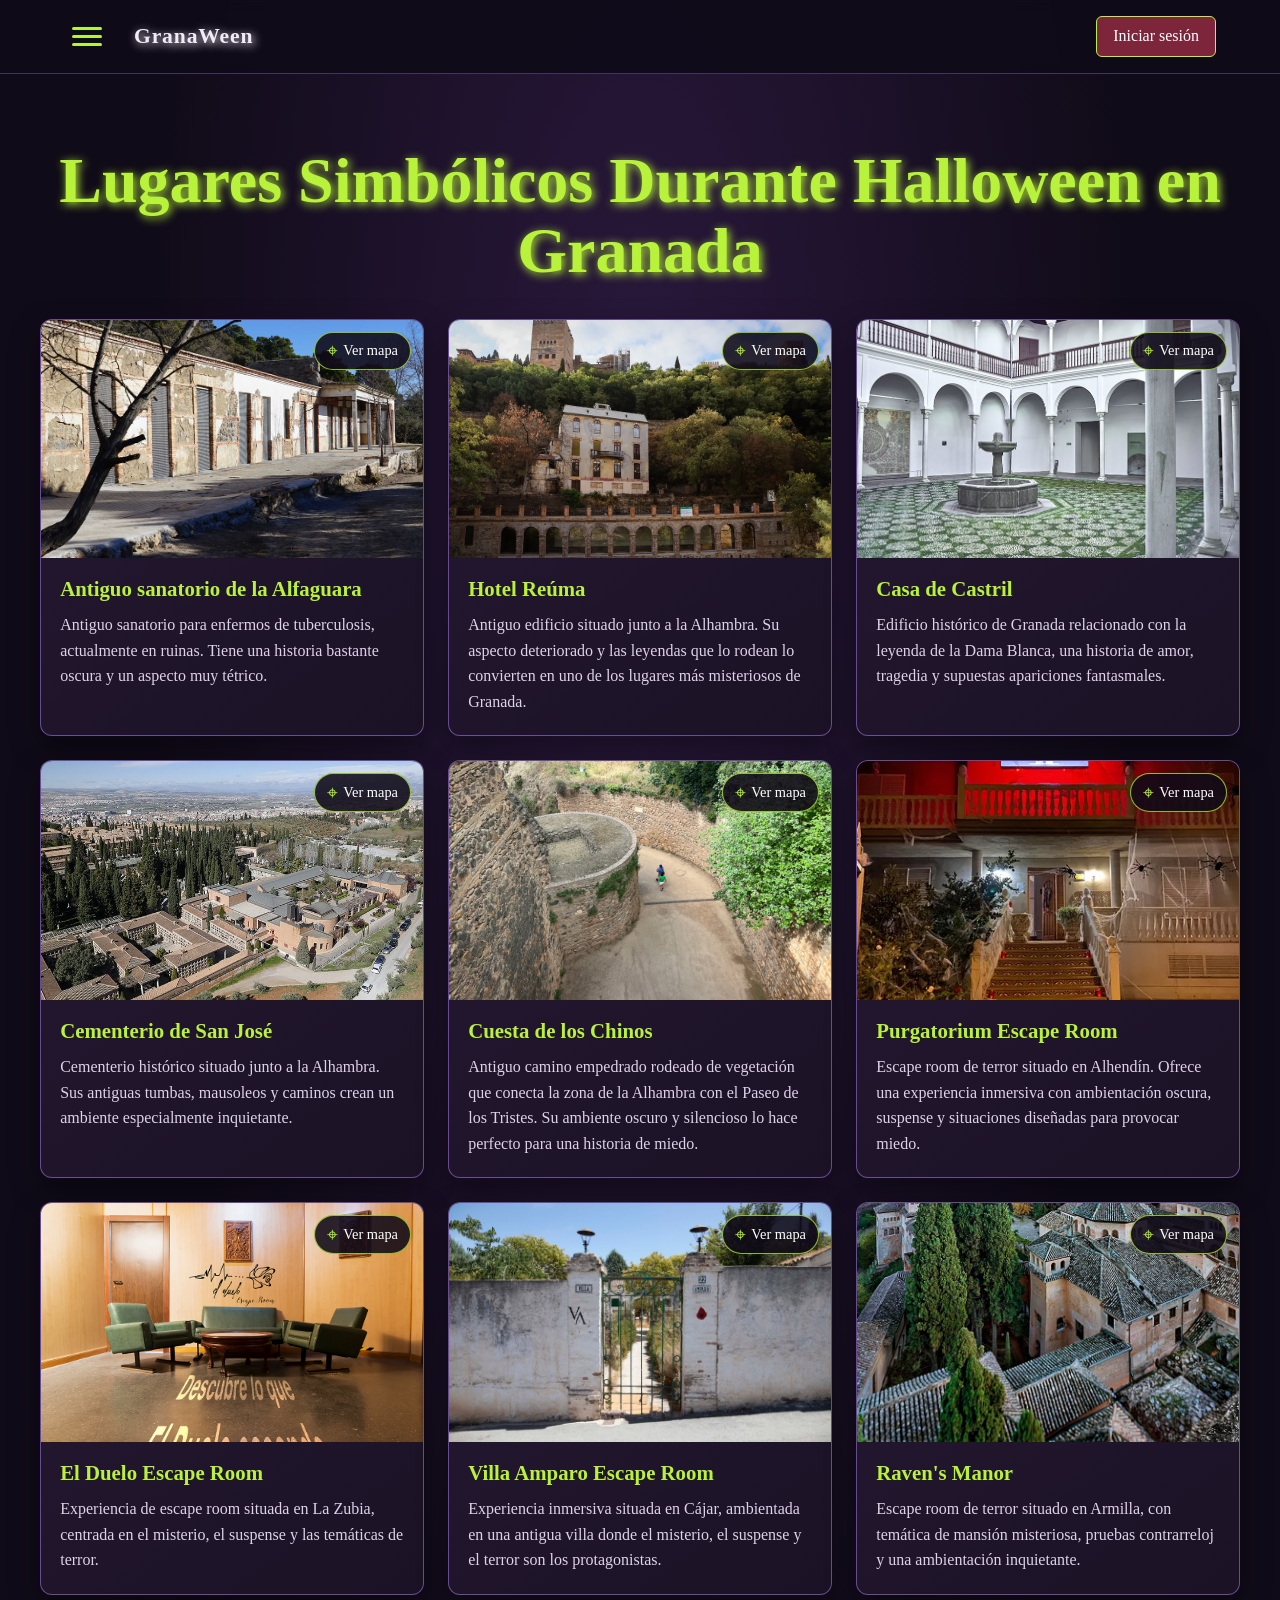
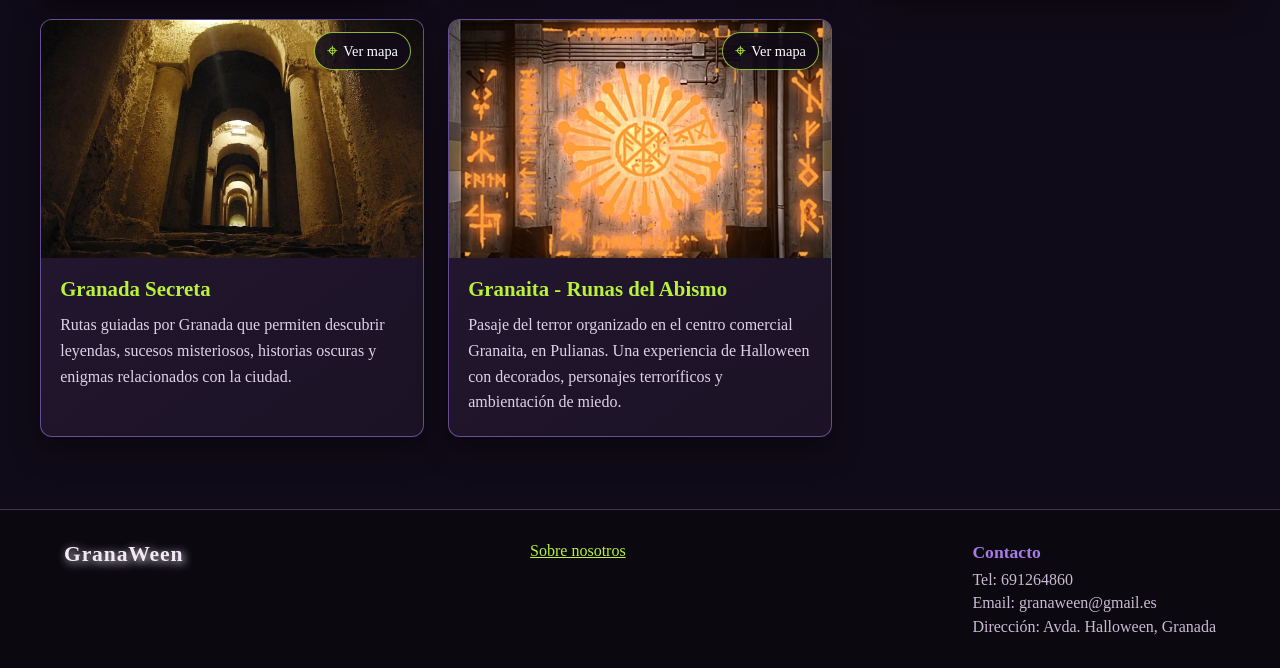
==== commit ef14b35b: "arreglo del envio de correo, limpieza de lineas duplicadas, sin usar o que no hacian falta" ====
--- a/enGranada.html
+++ b/enGranada.html
@@ -3,66 +3,56 @@
 <head>
     <meta charset="UTF-8">
     <meta name="viewport" content="width=device-width, initial-scale=1.0">
+    <title>Halloween en Granada - GranaWeen</title>
     <link rel="stylesheet" href="./css/styles.css">
-    <title>Halloween en Granada</title>
 </head>
-<body class="page historia-page granada-page">
+<body class="page granada-page">
     <header>
-        <button class="hamburger" aria-label="Menu">
+        <button class="hamburger" type="button" aria-label="Abrir menú">
             <span class="barMenu"></span>
             <span class="barMenu"></span>
             <span class="barMenu"></span>
         </button>
-        <a class="logo" href="./index.html">GranaWeen</a>
-        <button class="login btn">Iniciar Sesion</button>
         <nav id="menu-desplegable" class="oculto">
             <ul>
                 <li><a href="./index.html">Inicio</a></li>
                 <li><a href="./recetas.html">Recetas</a></li>
                 <li><a href="./historia.html">Historias de miedo</a></li>
-                <li><a href="./sonidos.html">Musica y tonos</a></li>
+                <li><a href="./sonidos.html">Música y tonos</a></li>
                 <li><a href="./enGranada.html">Granada</a></li>
                 <li><a href="./juego.html">Juego</a></li>
                 <li><a class="enlace-cuenta oculto" href="./miCuenta.html">Mi cuenta</a></li>
             </ul>
-        </nav>    
+        </nav>
+        <a class="logo" href="./index.html">GranaWeen</a>
+        <button class="login btn" type="button">Iniciar sesión</button>
     </header>
-    <main> 
+
+    <main>
         <div class="titulo">
-            <h1>Lugares Simbolicos Durante Halloween en Granada</h1>
+            <h1>Lugares Simbólicos Durante Halloween en Granada</h1>
         </div>
+
         <section id="lugares"></section>
 
         <!-- Ventana emergente de Google Maps -->
         <div id="modal-mapa" class="modal-mapa" role="dialog" aria-modal="true" aria-labelledby="titulo-mapa">
-
             <div class="contenido-mapa">
-
                 <div class="cabecera-mapa">
                     <h2 id="titulo-mapa">Ubicación</h2>
-                    <button id="cerrar-mapa">&times;</button>
+                    <button id="cerrar-mapa" type="button" aria-label="Cerrar mapa">&times;</button>
                 </div>
-
-                <iframe id="iframe-mapa"
-                    src=""
-                    title="Mapa interactivo del lugar"
-                    allowfullscreen
-                    loading="lazy">
-                </iframe>
-
+                <iframe id="iframe-mapa" src="" title="Mapa interactivo del lugar" allowfullscreen loading="lazy"></iframe>
                 <div class="pie-mapa">
-                    <a id="ampliar-mapa" href="" target="_blank" rel="noopener noreferrer">
-                        Ampliar mapa ↗
-                    </a>
+                    <a id="ampliar-mapa" href="" target="_blank" rel="noopener noreferrer">Ampliar mapa ↗</a>
                 </div>
-
             </div>
-
         </div>
     </main>
+
     <footer>
         <div>
-            <a href="./index.html" class="logo">GranaWeed</a>
+            <a href="./index.html" class="logo">GranaWeen</a>
         </div>
         <div class="us">
             <a href="./sobreNosotros.html">Sobre nosotros</a>
@@ -70,58 +60,49 @@
         <div class="contacto">
             <h2>Contacto</h2>
             <p>Tel: 691264860</p>
-            <p>emai: granaween@gmail.es</p>
-            <p>Direccion: Avda. Halloween, Granada</p> 
+            <p>Email: granaween@gmail.es</p>
+            <p>Dirección: Avda. Halloween, Granada</p>
         </div>
-        <script type="module" src="./js/app.js"></script>
     </footer>
 
+    <!-- Ventanas modales -->
     <div id="ventana-login" class="oculto">
-        <button class="cerrar-ventana">X</button>
+        <button class="cerrar-ventana" type="button" aria-label="Cerrar">×</button>
+        <h2>Iniciar sesión</h2>
         <form action="./php/login.php" method="post">
-            <label for="nombre">Nombre:</label>
-            <input type="text" name="nombre" id="nombre" placeholder="Escribe tu nombre aqui" required>
-
+            <label for="nombre">Nombre de usuario:</label>
+            <input type="text" name="nombre" id="nombre" placeholder="Escribe tu usuario" required>
             <label for="password">Contraseña:</label>
-            <input type="password" name="password" id="password" placeholder="Escribe aqui tu contraseña" required>
-
-            <button type="submit" class="btn">Iniciar sesion</button>
-            <button type="button" class="registro">¿No tienes cuenta? | Registrate</button>
+            <input type="password" name="password" id="password" placeholder="Escribe tu contraseña" required>
+            <button type="submit" class="btn">Iniciar sesión</button>
+            <button type="button" class="registro">¿No tienes cuenta? | Regístrate</button>
             <button type="button" class="recuperar-contraseña">He olvidado mi contraseña</button>
         </form>
     </div>
 
     <div id="ventana-registro" class="oculto">
-        <button class="cerrar-ventana">X</button>
+        <button class="cerrar-ventana" type="button" aria-label="Cerrar">×</button>
+        <h2>Crear cuenta</h2>
         <form action="./php/altaUsuario.php" method="post">
-            <label for="nombre">Nombre:</label>
-            <input type="text" name="nombre" id="nombre" placeholder="Escribe tu nombre aqui" required>
-
-            <label for="password">Contraseña:</label>
-            <input type="password" name="password" id="password" placeholder="Escribe aqui tu contraseña" required>
-
-            <label for="email">Email:</label>
-            <input type="email" name="email" id="email" placeholder="tuEmail@ejemplo.com" required>
-
-            <label for="pregunta">Pregunta de seguridad:</label>
-            <input type="text" name="pregunta" id="pregunta" placeholder="¿Nombre de mi primera mascota?" required>
-
-            <label for="respuesta">Respuesta</label>
-            <input type="text" name="respuesta" id="respuesta" placeholder="Firulais" required>
-
+            <label for="reg-nombre">Nombre de usuario:</label>
+            <input type="text" name="nombre" id="reg-nombre" placeholder="Escribe tu usuario" required>
+            <label for="reg-password">Contraseña:</label>
+            <input type="password" name="password" id="reg-password" placeholder="Tu contraseña" required>
+            <label for="reg-email">Email:</label>
+            <input type="email" name="email" id="reg-email" placeholder="tuEmail@ejemplo.com" required>
+            <label for="reg-pregunta">Pregunta de seguridad:</label>
+            <input type="text" name="pregunta" id="reg-pregunta" placeholder="Ej: ¿Nombre de mi primera mascota?">
+            <label for="reg-respuesta">Respuesta:</label>
+            <input type="text" name="respuesta" id="reg-respuesta" placeholder="Tu respuesta secreta">
             <button type="submit" class="btn">Registrarse</button>
         </form>
     </div>
 
     <div id="ventana-recuperacion" class="oculto">
-        <button class="cerrar-ventana">X</button>
-        <p>PREGUNTA DE SEGURIDAD</p>
-        <form action="./php/cambioPass.php">
-            <label for="respuesta">Respuesta</label>
-            <input type="text" name="respuesta" id="respuesta">
+        <button class="cerrar-ventana" type="button" aria-label="Cerrar">×</button>
+        <h2>Recuperar contraseña</h2>
+    </div>
 
-            <button type="submit" class="btn">Enviar respuesta</button>
-        </form>
-    </div>
+    <script type="module" src="./js/app.js"></script>
 </body>
-</html>+</html>
--- a/css/styles.css
+++ b/css/styles.css
@@ -1,179 +1,176 @@
-@import url('https://fonts.googleapis.com/css2?family=Press+Start+2P&display=swap');
-
-*{
+@import url('https://fonts.googleapis.com/css2?family=Press+Start+2P&family=Inter:wght@400;600;700&display=swap');
+
+/* ==============================================================================
+ * 1. RESET Y VARIABLES GLOBALES
+ * ============================================================================== */
+* {
     margin: 0;
     padding: 0;
     box-sizing: border-box;
 }
 
-.hamburger{
-    display: flex;
-    flex-direction: column;
-    gap: 5px;
-    background: none;
-    border: none;
-    cursor: pointer;
-}
-
-.barMenu{
-    width: 30px;
-    height: 3px;
-    background-color: black;
-    border-radius: 10px;
-}
-
-.oculto{
-    display: none;
-}
-
-/* ==================================================================
-ESTILO COMUN
-================================================================== */
-
-.page{
+:root {
     --terror-bg: #100b18;
     --terror-surface: #1b1225;
     --terror-purple: #a77be8;
     --terror-toxic: #b8f23a;
     --terror-red: #7d263b;
     --terror-text: #f2eaf7;
+}
+
+img {
+    max-width: 100%;
+}
+
+.oculto {
+    display: none !important;
+}
+
+/* ==============================================================================
+ * 2. ESTRUCTURA BASE DE PÁGINA (TEMA OSCURO HALLOWEEN)
+ * ============================================================================== */
+.page {
     min-height: 100vh;
     display: flex;
     flex-direction: column;
     color: var(--terror-text);
     background:
-        radial-gradient(ellipse at 50% 20%, rgba(101, 55, 144, .3), transparent 55%),
+        radial-gradient(ellipse at 50% 20%, rgba(101, 55, 144, 0.3), transparent 55%),
         var(--terror-bg);
     font-family: Georgia, "Times New Roman", serif;
 }
 
-.page header{
+.page main {
+    width: min(100% - 2rem, 900px);
+    margin: 0 auto;
+    padding: clamp(2.5rem, 8vh, 5rem) 0;
+    flex: 1;
+}
+
+.page main section {
+    display: flex;
+    flex-direction: column;
+    align-items: center;
+    gap: 2rem;
+}
+
+.page .titulo {
+    text-align: center;
+}
+
+.page .titulo h1 {
+    color: var(--terror-toxic);
+    font-size: clamp(2.2rem, 6vw, 4rem);
+    line-height: 1.1;
+    text-shadow: 2px 2px 10px var(--terror-toxic);
+}
+
+/* ==============================================================================
+ * 3. ENCABEZADO Y MENÚ DE NAVEGACIÓN
+ * ============================================================================== */
+.page header {
     position: sticky;
     top: 0;
-    z-index: 2;
+    z-index: 40;
     display: flex;
     align-items: center;
     gap: 1.5rem;
     padding: 1rem clamp(1rem, 5vw, 4rem);
-    border-bottom: 1px solid rgba(167, 123, 232, .35);
-    background: rgba(16, 11, 24, .9);
-    transition: transform .2s ease;
-}
-
-.page header.header-oculto{
+    border-bottom: 1px solid rgba(167, 123, 232, 0.35);
+    background: rgba(16, 11, 24, 0.92);
+    backdrop-filter: blur(6px);
+    transition: transform 0.25s ease;
+}
+
+.page header.header-oculto {
     transform: translateY(-100%);
 }
 
-.page .hamburger{
-    padding: .5rem;
-}
-
-.page .barMenu{
+.hamburger {
+    display: flex;
+    flex-direction: column;
+    gap: 5px;
+    background: none;
+    border: none;
+    padding: 0.5rem;
+    cursor: pointer;
+}
+
+.barMenu {
+    width: 30px;
+    height: 3px;
     background-color: var(--terror-toxic);
-}
-
-.page .logo{
+    border-radius: 10px;
+}
+
+.page .logo {
     color: var(--terror-text);
     font-size: 1.35rem;
     font-weight: bold;
     text-decoration: none;
-    letter-spacing: .04em;
+    letter-spacing: 0.04em;
     text-shadow: 2px 2px 10px var(--terror-text);
 }
 
 .page .login,
-.page .btn{
+.page .btn {
     border: 1px solid var(--terror-toxic);
     border-radius: 6px;
-    padding: .65rem 1rem;
+    padding: 0.65rem 1rem;
     color: #fff;
     background: var(--terror-red);
     font: inherit;
     cursor: pointer;
-    transition: background-color .2s ease, transform .2s ease;
-}
-
-.page .login{
+    text-decoration: none;
+    transition: background-color 0.2s ease, transform 0.2s ease;
+}
+
+.page .login {
     margin-left: auto;
 }
 
 .page .login:hover,
-.page .btn:hover{
+.page .btn:hover {
     background: #542044;
     transform: translateY(-1px);
 }
 
-.page .mensaje-sesion{
-    width: min(100% - 2rem, 1200px);
-    margin: 1rem auto 0;
-    padding: .8rem 1rem;
-    border: 1px solid rgba(184, 242, 58, .55);
-    border-radius: 6px;
-    color: var(--terror-text);
-    background: var(--terror-surface);
-}
-
-.page #menu-desplegable{
+#menu-desplegable {
     position: absolute;
     top: 100%;
     left: 1rem;
     min-width: 13rem;
-    padding: .5rem;
-    border: 1px solid rgba(167, 123, 232, .55);
+    padding: 0.5rem;
+    border: 1px solid rgba(167, 123, 232, 0.55);
     border-radius: 8px;
     background: var(--terror-surface);
-    box-shadow: 0 12px 30px rgba(0, 0, 0, .55);
-}
-
-.page #menu-desplegable ul{
+    box-shadow: 0 12px 30px rgba(0, 0, 0, 0.55);
+}
+
+#menu-desplegable ul {
     list-style: none;
 }
 
-.page #menu-desplegable a{
+#menu-desplegable a {
     display: block;
-    padding: .7rem;
+    padding: 0.7rem;
     color: var(--terror-text);
     text-decoration: none;
-}
-
-.page #menu-desplegable a.oculto{
-    display: none;
-}
-
-.page #menu-desplegable a:hover{
-    color: var(--terror-toxic);
-    background: rgba(167, 123, 232, .1);
-}
-
-.page footer{
-    display: flex;
-    flex-wrap: wrap;
-    justify-content: space-between;
-    gap: 1.5rem;
-    padding: 2rem clamp(1rem, 5vw, 4rem);
-    border-top: 1px solid rgba(167, 123, 232, .35);
-    background: #0b0810;
-}
-
-.page footer a{
-    color: var(--terror-toxic);
-}
-
-.page footer h2{
-    margin-bottom: .5rem;
-    color: var(--terror-purple);
-    font-size: 1.1rem;
-    text-shadow: 2px 2px 5px var(--terror-purple);
-}
-
-.page footer p{
-    margin-top: .35rem;
-    color: #c9bbd3;
-}
-
-.page #ventana-login,
-.page #ventana-registro,
-.page #ventana-recuperacion{
+    border-radius: 4px;
+    transition: color 0.2s, background 0.2s;
+}
+
+#menu-desplegable a:hover {
+    color: var(--terror-toxic);
+    background: rgba(167, 123, 232, 0.1);
+}
+
+/* ==============================================================================
+ * 4. VENTANAS MODALES EMERGENTES (LOGIN, REGISTRO, RECUPERACIÓN)
+ * ============================================================================== */
+#ventana-login,
+#ventana-registro,
+#ventana-recuperacion {
     position: fixed;
     z-index: 50;
     top: 50%;
@@ -183,38 +180,25 @@
     border: 1px solid var(--terror-purple);
     border-radius: 12px;
     background: var(--terror-surface);
-    box-shadow: 0 20px 70px rgba(0, 0, 0, .8);
+    box-shadow: 0 20px 70px rgba(0, 0, 0, 0.85);
     line-height: 1.5;
     transform: translate(-50%, -50%);
 }
 
-.page #ventana-login form,
-.page #ventana-registro form,
-.page #ventana-recuperacion form{
+#ventana-login form,
+#ventana-registro form,
+#ventana-recuperacion form {
     display: flex;
     flex-direction: column;
-    gap: .7rem;
-}
-
-.page .registro,
-.page .recuperar-contraseña{
-    padding: 0;
-    border: 0 solid #e5e7eb;
-    color: inherit;
-    background: transparent;
-    font: inherit;
-    cursor: pointer;
-}
-
-.page #ventana-recuperacion > p{
-    margin: 0;
-}
-
-.page #ventana-login input,
-.page #ventana-registro input,
-.page #ventana-recuperacion input{
-    width: 100%;
-    padding: .7rem;
+    gap: 0.7rem;
+    margin-top: 0.8rem;
+}
+
+#ventana-login input,
+#ventana-registro input,
+#ventana-recuperacion input {
+    width: 100%;
+    padding: 0.7rem;
     border: 1px solid #684b83;
     border-radius: 5px;
     color: var(--terror-text);
@@ -222,544 +206,498 @@
     font: inherit;
 }
 
-.page .cerrar-ventana{
+.cerrar-ventana {
     position: absolute;
-    top: .65rem;
-    right: .75rem;
+    top: 0.65rem;
+    right: 0.75rem;
     border: 0;
     color: var(--terror-toxic);
+    background: transparent;
+    font-size: 1.4rem;
+    cursor: pointer;
+}
+
+.registro,
+.recuperar-contraseña {
+    border: none;
+    color: var(--terror-purple);
     background: transparent;
     font: inherit;
-    font-size: 1.25rem;
+    font-size: 0.9rem;
     cursor: pointer;
-}
-
-@media (max-width: 600px){
-    .page header{
-        gap: .8rem;
-        padding-inline: 1rem;
-    }
-
-    .page .logo{
-        font-size: 1.1rem;
-    }
-
-    .page .login{
-        padding: .55rem .7rem;
-        font-size: .9rem;
-    }
-
-    .page footer{
-        flex-direction: column;
-    }
-}
-
-
-/* ==================================================================
-INDEX
-================================================================== */
-/* Inicio */
-.page #main-index{
+    text-decoration: underline;
+    margin-top: 0.4rem;
+    text-align: center;
+}
+
+.registro:hover,
+.recuperar-contraseña:hover {
+    color: var(--terror-toxic);
+}
+
+/* ==============================================================================
+ * 5. PÁGINA DE INICIO (INDEX) Y CORREO A JACK
+ * ============================================================================== */
+#main-index {
     width: min(100% - 2rem, 1180px);
     margin: 0 auto;
-    padding: clamp(2rem, 6vw, 5rem) 0;
-}
-
-.page #correo-jack{
+    padding: clamp(2rem, 6vw, 4rem) 0;
+}
+
+#correo-jack {
     display: grid;
-    grid-template-columns: minmax(0, 1.1fr) minmax(300px, .9fr);
+    grid-template-columns: minmax(0, 1.1fr) minmax(300px, 0.9fr);
     align-items: center;
     width: 100%;
-    min-height: 580px;
-    margin: 0 0 clamp(3rem, 7vw, 6rem);
+    min-height: 540px;
+    margin-bottom: clamp(2.5rem, 6vw, 5rem);
     padding: clamp(1.25rem, 5vw, 4rem);
     overflow: hidden;
-    border: 1px solid rgba(167, 123, 232, .5);
+    border: 1px solid rgba(167, 123, 232, 0.5);
     border-radius: 24px;
     background:
-        linear-gradient(90deg, rgba(10, 7, 15, .12) 0%, rgba(16, 11, 24, .48) 44%, rgba(16, 11, 24, .96) 68%),
+        linear-gradient(90deg, rgba(10, 7, 15, 0.12) 0%, rgba(16, 11, 24, 0.5) 44%, rgba(16, 11, 24, 0.96) 68%),
         url("../img/index/jack.jpg") center 35% / cover no-repeat;
-    box-shadow: 0 24px 70px rgba(0, 0, 0, .45);
-}
-
-.page .formulario-correo{
+    box-shadow: 0 24px 70px rgba(0, 0, 0, 0.45);
+}
+
+.formulario-correo {
     grid-column: 2;
     padding: clamp(1.25rem, 3vw, 2rem);
-    border: 1px solid rgba(167, 123, 232, .55);
+    border: 1px solid rgba(167, 123, 232, 0.55);
     border-radius: 18px;
-    background: rgba(16, 11, 24, .82);
-    box-shadow: 0 18px 50px rgba(0, 0, 0, .45);
+    background: rgba(16, 11, 24, 0.85);
+    box-shadow: 0 18px 50px rgba(0, 0, 0, 0.45);
     backdrop-filter: blur(8px);
 }
 
-.page .formulario-correo h2{
+.formulario-correo h2 {
     margin-bottom: 1.25rem;
     color: var(--terror-toxic);
     font-size: clamp(1.5rem, 3vw, 2.2rem);
     line-height: 1.2;
-    text-shadow: 0 2px 16px rgba(0, 0, 0, .8);
-}
-
-.page .formulario-correo form{
+    text-shadow: 0 2px 16px rgba(0, 0, 0, 0.8);
+}
+
+.formulario-correo form {
     display: flex;
     flex-direction: column;
-    gap: .65rem;
-}
-
-.page .formulario-correo label{
+    gap: 0.65rem;
+}
+
+.formulario-correo label {
     color: #e4d8ed;
-    font-size: .95rem;
-}
-
-.page .formulario-correo input,
-.page .formulario-correo textarea{
-    width: 100%;
-    padding: .8rem .9rem;
+    font-size: 0.95rem;
+}
+
+.formulario-correo input,
+.formulario-correo textarea {
+    width: 100%;
+    padding: 0.8rem 0.9rem;
     border: 1px solid #684b83;
     border-radius: 8px;
     color: var(--terror-text);
-    background: rgba(10, 7, 15, .9);
+    background: rgba(10, 7, 15, 0.9);
     font: inherit;
 }
 
-.page .formulario-correo textarea{
-    min-height: 110px;
+.formulario-correo textarea {
+    min-height: 100px;
     resize: vertical;
 }
 
-.page .formulario-correo input:focus,
-.page .formulario-correo textarea:focus{
-    outline: 2px solid var(--terror-toxic);
-    outline-offset: 2px;
-}
-
-.page .btn-mensaje{
+.btn-mensaje {
     align-self: flex-start;
-    margin-top: .5rem;
-    padding: .75rem 1.2rem;
+    margin-top: 0.5rem;
+    padding: 0.75rem 1.2rem;
     border: 1px solid var(--terror-toxic);
     border-radius: 8px;
     color: #fff;
     background: var(--terror-red);
     font: inherit;
     cursor: pointer;
-    transition: transform .2s ease, background-color .2s ease;
-}
-
-.page .btn-mensaje:hover{
+    transition: transform 0.2s ease, background-color 0.2s ease;
+}
+
+.btn-mensaje:hover {
     transform: translateY(-2px);
     background: #542044;
 }
 
-.page #main-index > section:not(#correo-jack){
+#main-index > section:not(#correo-jack) {
     display: grid;
     grid-template-columns: repeat(3, minmax(0, 1fr));
-    align-items: stretch;
     gap: 1.25rem;
 }
 
-.page .enlace-pagina{
+.enlace-pagina {
     display: flex;
     flex-direction: column;
-    min-width: 0;
     overflow: hidden;
-    border: 1px solid rgba(167, 123, 232, .42);
+    border: 1px solid rgba(167, 123, 232, 0.42);
     border-radius: 14px;
     color: var(--terror-text);
-    background: linear-gradient(145deg, rgba(38, 25, 50, .98), rgba(20, 14, 28, .98));
+    background: linear-gradient(145deg, rgba(38, 25, 50, 0.98), rgba(20, 14, 28, 0.98));
     text-decoration: none;
-    box-shadow: 0 12px 30px rgba(0, 0, 0, .25);
-    transition: transform .25s ease, border-color .25s ease, box-shadow .25s ease;
-}
-
-.page .enlace-pagina:hover,
-.page .enlace-pagina:focus-visible{
+    box-shadow: 0 12px 30px rgba(0, 0, 0, 0.25);
+    transition: transform 0.25s ease, border-color 0.25s ease, box-shadow 0.25s ease;
+}
+
+.enlace-pagina:hover {
     transform: translateY(-6px);
     border-color: var(--terror-toxic);
-    box-shadow: 0 18px 38px rgba(0, 0, 0, .4), 0 0 20px rgba(184, 242, 58, .12);
-}
-
-.page .enlace-pagina:focus-visible{
-    outline: 2px solid var(--terror-toxic);
-    outline-offset: 4px;
-}
-
-.page .enlace-pagina img{
+    box-shadow: 0 18px 38px rgba(0, 0, 0, 0.4), 0 0 20px rgba(184, 242, 58, 0.12);
+}
+
+.enlace-pagina img {
     display: block;
     width: 100%;
     height: 190px;
     object-fit: cover;
-    transition: transform .4s ease;
-}
-
-.page .enlace-pagina:hover img{
+    transition: transform 0.4s ease;
+}
+
+.enlace-pagina:hover img {
     transform: scale(1.04);
 }
 
-.page .enlace-pagina h2{
-    margin: 1.15rem 1.2rem .55rem;
+.enlace-pagina h2 {
+    margin: 1.15rem 1.2rem 0.55rem;
     color: var(--terror-toxic);
     font-size: clamp(1.1rem, 2vw, 1.4rem);
-    line-height: 1.3;
-}
-
-.page .enlace-pagina p,
-.page .enlace-pagina span{
+}
+
+.enlace-pagina p,
+.enlace-pagina span {
     margin: 0 1.2rem 1.25rem;
     color: #d3c7dc;
     line-height: 1.6;
 }
 
-.page .enlace-pagina:nth-child(1){
+.enlace-pagina:nth-child(1) {
     grid-column: span 2;
     flex-direction: row;
     align-items: center;
-    border-color: rgba(184, 242, 58, .45);
-    background: linear-gradient(110deg, rgba(43, 26, 53, .98), rgba(25, 18, 33, .98));
-}
-
-.page .enlace-pagina:nth-child(1) img{
+    border-color: rgba(184, 242, 58, 0.45);
+}
+
+.enlace-pagina:nth-child(1) img {
     width: 46%;
     height: 100%;
     min-height: 240px;
-    align-self: stretch;
-}
-
-.page .enlace-pagina:nth-child(1) h2{
-    font-size: clamp(1.35rem, 2.4vw, 1.8rem);
-}
-
-.page .enlace-pagina:nth-child(6){
+}
+
+.enlace-pagina:nth-child(6) {
     grid-column: 2 / span 2;
     flex-direction: row;
     align-items: center;
-    border-color: rgba(167, 123, 232, .65);
-}
-
-.page .enlace-pagina:nth-child(6) img{
+    border-color: rgba(167, 123, 232, 0.65);
+}
+
+.enlace-pagina:nth-child(6) img {
     width: 42%;
     height: 100%;
     min-height: 190px;
-    align-self: stretch;
-}
-
-.page .enlace-pagina:nth-child(6) h2{
-    color: #d6b8ff;
-}
-
-@media (max-width: 800px){
-    .page #correo-jack{
-        grid-template-columns: 1fr;
-        min-height: auto;
-        background-position: 35% center;
-    }
-
-    .page .formulario-correo{
-        grid-column: 1;
-        width: min(100%, 520px);
-        margin-left: auto;
-    }
-
-    .page #main-index > section:not(#correo-jack){
-        grid-template-columns: repeat(2, minmax(0, 1fr));
-    }
-
-    .page .enlace-pagina:nth-child(1){
-        grid-column: span 2;
-    }
-
-    .page .enlace-pagina:nth-child(6){
-        grid-column: span 2;
-    }
-}
-
-@media (max-width: 520px){
-    .page #main-index{
-        width: min(100% - 1.25rem, 1180px);
-    }
-
-    .page #correo-jack{
-        padding: 1rem;
-        border-radius: 16px;
-        background-position: 28% center;
-    }
-
-    .page .formulario-correo{
-        padding: 1.1rem;
-        background: rgba(16, 11, 24, .9);
-    }
-
-    .page #main-index > section:not(#correo-jack){
-        grid-template-columns: 1fr;
-        gap: 1rem;
-    }
-
-    .page .enlace-pagina:nth-child(1),
-    .page .enlace-pagina:nth-child(6){
-        grid-column: auto;
-        flex-direction: column;
-        align-items: stretch;
-    }
-
-    .page .enlace-pagina:nth-child(1) img,
-    .page .enlace-pagina:nth-child(6) img{
-        width: 100%;
-        height: 190px;
-        min-height: 0;
-    }
-}
-
-@media (prefers-reduced-motion: reduce){
-    .page .enlace-pagina,
-    .page .enlace-pagina img,
-    .page .btn-mensaje{
-        transition: none;
-    }
-}
-
-/* ==================================================================
-ESTILOS DE HISTORIA
-================================================================== */
-.page main{
-    width: min(100% - 2rem, 900px);
-    margin: 0 auto;
-    padding: clamp(3rem, 9vh, 6rem) 0;
-    flex: 1;
-}
-
-.page main section{
-    display: flex;
-    flex-direction: column;
-    align-items: center;
-    gap: 2rem;
-}
-
-.page main section[hidden]{
+}
+
+/* ==============================================================================
+ * 6. SUSTO DE PANTALLA (JUMPSCARE)
+ * ============================================================================== */
+.susto-pantalla {
+    position: fixed;
+    z-index: 100;
+    inset: 0;
+    display: grid;
+    place-items: center;
+    width: 100%;
+    height: 100vh;
+    border: 0;
+    background: #000;
+    cursor: pointer;
+}
+
+.susto-pantalla[hidden] {
     display: none;
 }
 
-.page .titulo{
-    text-align: center;
-}
-
-.page .titulo h1{
-    color: var(--terror-toxic);
-    font-size: clamp(2.2rem, 6vw, 4rem);
-    line-height: 1.1;
-    text-shadow: 2px 2px 10px var(--terror-toxic);
-}
-
-.page .video{
+.susto-pantalla img {
+    width: 100%;
+    height: 100%;
+    object-fit: cover;
+    opacity: 0.8;
+    transform: scale(0.08);
+    transition: transform 1s cubic-bezier(0.16, 1, 0.3, 1), opacity 0.6s ease;
+}
+
+.susto-pantalla.visible img {
+    opacity: 1;
+    transform: scale(1);
+}
+
+.susto-pantalla.cerrando img {
+    opacity: 0;
+    transform: scale(0.08);
+}
+
+.susto-pantalla span {
+    position: absolute;
+    bottom: 1.5rem;
+    color: #fff;
+    font-size: 1.3rem;
+    text-shadow: 0 2px 10px #000;
+}
+
+.susto-activo {
+    overflow: hidden;
+}
+
+/* ==============================================================================
+ * 7. SECCIÓN HISTORIAS DE MIEDO Y TELÓN DE TEATRO
+ * ============================================================================== */
+.page .video {
+    position: relative;
     width: min(100%, 800px);
     aspect-ratio: 16 / 9;
     overflow: hidden;
-    border: 1px solid rgba(167, 123, 232, .75);
+    border: 1px solid rgba(167, 123, 232, 0.75);
     border-radius: 12px;
     background: #050404;
-    box-shadow: 0 0 0 6px rgba(125, 38, 59, .25), 0 18px 45px rgba(0, 0, 0, .65);
-}
-
-.page .video iframe{
-    display: block;
+    box-shadow: 0 0 0 6px rgba(125, 38, 59, 0.25), 0 18px 45px rgba(0, 0, 0, 0.65);
+}
+
+.page .video iframe {
     width: 100%;
     height: 100%;
     border: 0;
 }
 
-.page .descripcion{
+.teatro-historia {
+    position: absolute;
+    z-index: 2;
+    inset: 0;
+    display: grid;
+    place-items: center;
+    background: radial-gradient(ellipse at center, #32101f, #09060d 72%);
+}
+
+.teatro-historia[hidden] {
+    display: none;
+}
+
+.telon {
+    position: absolute;
+    z-index: 1;
+    top: 0;
+    bottom: 0;
+    width: 52%;
+    background-color: #541322;
+    background-image:
+        repeating-linear-gradient(90deg, transparent 0 24px, rgba(0, 0, 0, 0.22) 27px 34px, rgba(255, 190, 130, 0.08) 37px 43px),
+        linear-gradient(90deg, #260811, #8b2635 22%, #631522 70%, #310a14);
+    box-shadow: inset 0 0 38px rgba(0, 0, 0, 0.7);
+    transition: transform 1.2s cubic-bezier(0.7, 0, 0.2, 1);
+}
+
+.telon-izquierdo {
+    left: 0;
+    border-right: 5px solid #bd7950;
+    border-radius: 0 0 38% 0 / 0 0 8% 0;
+}
+
+.telon-derecho {
+    right: 0;
+    border-left: 5px solid #bd7950;
+    border-radius: 0 0 0 38% / 0 0 0 8%;
+}
+
+.boton-telon {
+    position: relative;
+    z-index: 2;
+    padding: 0.9rem 1.4rem;
+}
+
+.teatro-historia.abierto .telon-izquierdo {
+    transform: translateX(-100%);
+}
+
+.teatro-historia.abierto .telon-derecho {
+    transform: translateX(100%);
+}
+
+.teatro-historia.abierto .boton-telon {
+    visibility: hidden;
+}
+
+.page .descripcion {
     width: min(100%, 720px);
     padding: clamp(1.25rem, 4vw, 2rem);
     border-left: 3px solid var(--terror-red);
     border-radius: 0 10px 10px 0;
-    background: linear-gradient(110deg, rgba(73, 38, 100, .48), rgba(27, 18, 37, .88));
-    box-shadow: 0 12px 35px rgba(0, 0, 0, .24);
+    background: linear-gradient(110deg, rgba(73, 38, 100, 0.48), rgba(27, 18, 37, 0.88));
     text-align: center;
 }
 
-.page .descripcion h3{
-    margin-bottom: .75rem;
+.page .descripcion h3 {
+    margin-bottom: 0.75rem;
     color: var(--terror-toxic);
     font-size: clamp(1.35rem, 4vw, 1.8rem);
-    text-shadow: 2px 2px 10px var(--terror-toxic);
-}
-
-.page .descripcion p{
+}
+
+.page .descripcion p {
     color: #ded2e8;
-    font-size: 1.05rem;
     line-height: 1.7;
 }
 
-/* ==================================================================
-ESTILOS RECETAS
-================================================================== */
-.page .recetas-populares,
-.page .dulces{
-    display: flex;
-    flex-direction: row;
+/* ==============================================================================
+ * 8. SECCIÓN RECETAS (TARJETAS REVERSIBLES)
+ * ============================================================================== */
+.recetas-populares,
+.dulces {
+    display: flex;
     flex-wrap: wrap;
     justify-content: center;
     gap: 20px;
     width: 100%;
 }
 
-.page .recetas-populares{
+.recetas-populares {
     padding: 20px;
     border-radius: 12px;
     background: var(--terror-surface);
 }
 
-.page .dulces h2{
+.dulces h2,
+.salados h2 {
+    width: 100%;
+    text-align: center;
     padding: 1rem;
-    width: 100%;
-    text-align: center;
-}
-
-.page .salados{
+    color: var(--terror-toxic);
+}
+
+.salados {
     display: flex;
     flex-direction: column;
-    text-align: center;
     gap: 20px;
     width: 100%;
 }
 
-.page .salados h2{
-    padding: 2rem 1rem;
-    text-align: center;
-}
-
-.page .contenedor-tarjeta{
+.contenedor-tarjeta {
     width: min(100%, 250px);
     overflow: hidden;
     border: 1px solid var(--terror-purple);
     border-radius: 10px;
     background: var(--terror-surface);
     cursor: pointer;
-}
-
-.page .salados .contenedor-tarjeta{
-    display: flex;
-    width: 100%;
-}
-
-.page .salados .front{
+    transition: transform 0.2s;
+}
+
+.contenedor-tarjeta:hover {
+    transform: translateY(-3px);
+}
+
+.salados .contenedor-tarjeta {
+    display: flex;
+    width: 100%;
+}
+
+.salados .front {
     display: flex;
     align-items: center;
     width: 100%;
 }
 
-.page .salados .contenedor-img{
+.salados .contenedor-img {
     width: 220px;
     flex-shrink: 0;
 }
 
-.page .salados .contenedor-datos{
+.salados .contenedor-datos {
     flex: 1;
 }
 
-.page .salados .contenedor-tarjeta > .back{
-    width: 100%;
-}
-
-.page .contenedor-img img{
+.contenedor-img img {
     display: block;
     width: 100%;
     height: 180px;
     object-fit: cover;
 }
 
-.page .contenedor-datos,
-.page .contenedor-tarjeta > .back{
+.contenedor-datos,
+.contenedor-tarjeta > .back {
     padding: 15px;
 }
 
-.page .contenedor-tarjeta > .back{
+.contenedor-tarjeta > .back {
     display: none;
 }
 
-.page .contenedor-tarjeta.back > .front{
+.contenedor-tarjeta.back > .front {
     display: none;
 }
 
-.page .contenedor-tarjeta.back > .back{
+.contenedor-tarjeta.back > .back {
     display: block;
 }
 
-.page .contenedor-tarjeta h3{
+.contenedor-tarjeta h3 {
     margin-bottom: 10px;
     color: var(--terror-toxic);
 }
 
-.page .contenedor-tarjeta p{
-    margin-bottom: 6px;
-    line-height: 1.4;
-}
-
-img {
-    max-width: 100%;
-}
-
-@media (max-width: 600px){
-    .page .salados .contenedor-tarjeta{
-        flex-direction: column;
-    }
-
-    .page .salados .front{
-        flex-direction: column;
-    }
-
-    .page .salados .contenedor-img{
-        width: 100%;
-    }
-}
-
-/* Distribución de los círculos */
+/* ==============================================================================
+ * 9. BOTONES DE AUDIOS Y EFECTOS
+ * ============================================================================== */
 #efectos-sonido,
 #temas-musicales {
     display: grid;
-    grid-template-columns: repeat(5, 70px);
+    grid-template-columns: repeat(auto-fit, 70px);
+    justify-content: center;
     gap: 24px;
     margin: 20px 0;
 }
 
-/* Apariencia de los botones */
 .circulo-sonido {
     width: 70px;
     height: 70px;
-    border: none;
+    border: 2px solid transparent;
     border-radius: 50%;
-    background-color: #d9d9d9;
+    background-color: #2a1b38;
     cursor: pointer;
-    transition: 0.3s;
     overflow: hidden;
     padding: 0;
+    transition: transform 0.2s, box-shadow 0.2s, border-color 0.2s;
 }
 
 .circulo-sonido img {
-    display: block;
     width: 100%;
     height: 100%;
     object-fit: cover;
 }
 
-/* Efecto al pasar el ratón */
 .circulo-sonido:hover {
-    background-color: #a5a5a5;
     transform: scale(1.1);
-}
-
-/* Efecto mientras suena */
+    border-color: var(--terror-purple);
+}
+
 .circulo-sonido.sonando {
     box-shadow: 0 0 0 3px #00e676, 0 0 15px #00e676;
-}
-
-/* ==================================================================
-LUGARES DE GRANADA
-================================================================== */
-.granada-page main{
+    border-color: #00e676;
+    animation: pulsarAudio 1.5s infinite alternate;
+}
+
+@keyframes pulsarAudio {
+    0% { transform: scale(1); }
+    100% { transform: scale(1.08); }
+}
+
+/* ==============================================================================
+ * 10. LUGARES DE GRANADA (enGranada.html)
+ * ============================================================================== */
+.granada-page main {
     width: min(100% - 2rem, 1200px);
 }
 
-.granada-page #lugares{
+.granada-page #lugares {
     display: grid;
     grid-template-columns: repeat(auto-fit, minmax(min(100%, 290px), 1fr));
     align-items: stretch;
@@ -768,111 +706,107 @@
     margin-top: 2rem;
 }
 
-.granada-page .tarjeta-lugar{
+.granada-page .tarjeta-lugar {
     overflow: hidden;
-    border: 1px solid rgba(167, 123, 232, .55);
+    border: 1px solid rgba(167, 123, 232, 0.55);
     border-radius: 12px;
-    background: linear-gradient(145deg, rgba(38, 25, 51, .98), var(--terror-surface));
-    box-shadow: 0 12px 30px rgba(0, 0, 0, .35);
-    transition: transform .2s ease, box-shadow .2s ease;
-}
-
-.granada-page .tarjeta-lugar:hover{
+    background: linear-gradient(145deg, rgba(38, 25, 51, 0.98), var(--terror-surface));
+    box-shadow: 0 12px 30px rgba(0, 0, 0, 0.35);
+    transition: transform 0.2s ease, box-shadow 0.2s ease;
+}
+
+.granada-page .tarjeta-lugar:hover {
     transform: translateY(-4px);
-    box-shadow: 0 16px 38px rgba(0, 0, 0, .48);
-}
-
-.granada-page .imagen-lugar{
+    box-shadow: 0 16px 38px rgba(0, 0, 0, 0.48);
+}
+
+.granada-page .imagen-lugar {
     position: relative;
     aspect-ratio: 16 / 10;
     overflow: hidden;
     background: #08060b;
 }
 
-.granada-page .imagen-lugar img{
+.granada-page .imagen-lugar img {
     display: block;
     width: 100%;
     height: 100%;
     object-fit: cover;
-    transition: transform .35s ease;
-}
-
-.granada-page .tarjeta-lugar:hover .imagen-lugar img{
+    transition: transform 0.35s ease;
+}
+
+.granada-page .tarjeta-lugar:hover .imagen-lugar img {
     transform: scale(1.04);
 }
 
-.granada-page .boton-mapa{
+.granada-page .boton-mapa {
     position: absolute;
-    top: .75rem;
-    right: .75rem;
+    top: 0.75rem;
+    right: 0.75rem;
     display: inline-flex;
     align-items: center;
-    gap: .35rem;
-    padding: .55rem .75rem;
-    border: 1px solid rgba(184, 242, 58, .75);
+    gap: 0.35rem;
+    padding: 0.55rem 0.75rem;
+    border: 1px solid rgba(184, 242, 58, 0.75);
     border-radius: 999px;
     color: #fff;
-    background: rgba(16, 11, 24, .88);
+    background: rgba(16, 11, 24, 0.88);
     font: inherit;
-    font-size: .9rem;
+    font-size: 0.9rem;
     cursor: pointer;
-    transition: color .2s ease, background-color .2s ease, transform .2s ease;
-}
-
-.granada-page .boton-mapa span:first-child{
+    transition: color 0.2s ease, background-color 0.2s ease, transform 0.2s ease;
+}
+
+.granada-page .boton-mapa span:first-child {
     color: var(--terror-toxic);
     font-size: 1.2rem;
     line-height: 1;
 }
 
-.granada-page .boton-mapa::after{
-    content: "Ver mapa";
-}
-
 .granada-page .boton-mapa:hover,
-.granada-page .boton-mapa:focus-visible{
+.granada-page .boton-mapa:focus-visible {
     color: var(--terror-bg);
     background: var(--terror-toxic);
     transform: translateY(-1px);
 }
 
 .granada-page .boton-mapa:hover span:first-child,
-.granada-page .boton-mapa:focus-visible span:first-child{
+.granada-page .boton-mapa:focus-visible span:first-child {
     color: var(--terror-bg);
 }
 
-.granada-page .informacion-lugar{
+.granada-page .informacion-lugar {
     padding: 1.1rem 1.2rem 1.3rem;
 }
 
-.granada-page .informacion-lugar h2{
-    margin-bottom: .65rem;
+.granada-page .informacion-lugar h2 {
+    margin-bottom: 0.65rem;
     color: var(--terror-toxic);
     font-size: 1.3rem;
     line-height: 1.25;
 }
 
-.granada-page .informacion-lugar p{
+.granada-page .informacion-lugar p {
     color: #ded2e8;
     line-height: 1.6;
 }
 
-.granada-page .modal-mapa{
+.modal-mapa {
     position: fixed;
-    z-index: 10;
+    z-index: 50;
     inset: 0;
     display: none;
     align-items: center;
     justify-content: center;
     padding: 1rem;
-    background: rgba(5, 3, 8, .82);
-}
-
-.granada-page .modal-mapa.activo{
-    display: flex;
-}
-
-.granada-page .contenido-mapa{
+    background: rgba(5, 3, 8, 0.82);
+}
+
+.modal-mapa.activo {
+    display: flex;
+}
+
+.contenido-mapa {
     display: flex;
     flex-direction: column;
     width: min(100%, 960px);
@@ -881,24 +815,24 @@
     border: 1px solid var(--terror-purple);
     border-radius: 12px;
     background: var(--terror-surface);
-    box-shadow: 0 20px 70px rgba(0, 0, 0, .75);
-}
-
-.granada-page .cabecera-mapa,
-.granada-page .pie-mapa{
+    box-shadow: 0 20px 70px rgba(0, 0, 0, 0.75);
+}
+
+.cabecera-mapa,
+.pie-mapa {
     display: flex;
     align-items: center;
     justify-content: space-between;
     gap: 1rem;
-    padding: .85rem 1rem;
-}
-
-.granada-page .cabecera-mapa h2{
+    padding: 0.85rem 1rem;
+}
+
+.cabecera-mapa h2 {
     color: var(--terror-toxic);
     font-size: 1.15rem;
 }
 
-.granada-page #cerrar-mapa{
+#cerrar-mapa {
     border: 0;
     color: var(--terror-text);
     background: transparent;
@@ -907,7 +841,7 @@
     cursor: pointer;
 }
 
-.granada-page #iframe-mapa{
+#iframe-mapa {
     display: block;
     width: 100%;
     min-height: 55vh;
@@ -916,12 +850,12 @@
     background: #08060b;
 }
 
-.granada-page .pie-mapa{
+.pie-mapa {
     justify-content: flex-end;
 }
 
-.granada-page #ampliar-mapa{
-    padding: .65rem 1rem;
+#ampliar-mapa {
+    padding: 0.65rem 1rem;
     border: 1px solid var(--terror-toxic);
     border-radius: 6px;
     color: #fff;
@@ -929,651 +863,459 @@
     text-decoration: none;
 }
 
-.granada-page #ampliar-mapa:hover,
-.granada-page #ampliar-mapa:focus-visible{
+#ampliar-mapa:hover,
+#ampliar-mapa:focus-visible {
     background: #542044;
 }
 
-@media (max-width: 600px){
-    .granada-page #iframe-mapa{
+@media (max-width: 600px) {
+    #iframe-mapa {
         min-height: 60vh;
     }
 }
 
-/* ==================================================================
-TELON DE HISTORIA Y SUSTO DEL INICIO
-================================================================== */
-.page .telon{
-    position: absolute;
-    z-index: 1;
-    top: 0;
-    bottom: 0;
-    width: 52%;
-    background-color: #541322;
-    background-image:
-        repeating-linear-gradient(90deg, transparent 0 24px, rgba(0, 0, 0, .22) 27px 34px, rgba(255, 190, 130, .08) 37px 43px),
-        linear-gradient(90deg, #260811, #8b2635 22%, #631522 70%, #310a14);
-    box-shadow: inset 0 0 38px rgba(0, 0, 0, .7), 0 0 28px rgba(0, 0, 0, .6);
-    transition: transform 1.5s cubic-bezier(.7, 0, .2, 1);
-}
-
-.page .telon-izquierdo{
-    left: 0;
-    border-right: 5px solid #bd7950;
-    border-radius: 0 0 38% 0 / 0 0 8% 0;
-    transform-origin: left center;
-}
-
-.page .telon-derecho{
-    right: 0;
-    border-left: 5px solid #bd7950;
-    background-image:
-        repeating-linear-gradient(90deg, transparent 0 24px, rgba(0, 0, 0, .22) 27px 34px, rgba(255, 190, 130, .08) 37px 43px),
-        linear-gradient(90deg, #310a14, #631522 30%, #8b2635 78%, #260811);
-    border-radius: 0 0 0 38% / 0 0 0 8%;
-    transform-origin: right center;
-}
-
-.page .boton-telon{
-    position: relative;
-    z-index: 2;
-    padding: .9rem 1.4rem;
-    box-shadow: 0 0 22px rgba(0, 0, 0, .6);
-}
-
-.page .video{
-    position: relative;
-}
-
-.page .teatro-historia{
-    position: absolute;
-    z-index: 2;
-    inset: 0;
-    display: grid;
-    place-items: center;
-    overflow: hidden;
-    background: radial-gradient(ellipse at center, #32101f, #09060d 72%);
-}
-
-.page .teatro-historia[hidden]{
-    display: none;
-}
-
-.page .teatro-historia.abierto .telon-izquierdo{
-    transform: translateX(-100%);
-}
-
-.page .teatro-historia.abierto .telon-derecho{
-    transform: translateX(100%);
-}
-
-.page .teatro-historia.abierto .boton-telon{
-    visibility: hidden;
-}
-
-.page .susto-pantalla{
-    position: fixed;
-    z-index: 100;
-    inset: 0;
-    display: grid;
-    place-items: center;
-    width: 100%;
-    height: 100vh;
-    height: 100dvh;
-    overflow: hidden;
-    border: 0;
-    padding: 0;
-    background: #000;
-    cursor: pointer;
-}
-
-.page .susto-pantalla[hidden]{
-    display: none;
-}
-
-.page .susto-pantalla img{
-    width: 100%;
-    height: 100%;
-    object-fit: cover;
-    object-position: center 35%;
-    opacity: .8;
-    transform: scale(.08);
-    transition: transform 1.1s cubic-bezier(.16, 1, .3, 1), opacity .7s ease;
-}
-
-.page .susto-pantalla.visible img{
-    opacity: 1;
-    transform: scale(1);
-}
-
-.page .susto-pantalla.cerrando img{
-    opacity: 0;
-    transform: scale(.08);
-    transition-duration: .55s;
-}
-
-.page .susto-pantalla span{
-    position: absolute;
-    right: 1rem;
-    bottom: 1.5rem;
-    left: 1rem;
-    color: #fff;
-    font-size: clamp(1rem, 3vw, 1.5rem);
-    text-align: center;
-    text-shadow: 0 2px 12px #000;
-}
-
-.page.susto-activo{
-    overflow: hidden;
-}
-
-/* ==================================================================
-SOBRE NOSOTROS
-================================================================== */
-
-
-.sobre-nosotros-page main{
+/* ==============================================================================
+ * 11. SOBRE NOSOTROS (sobreNosotros.html)
+ * ============================================================================== */
+.sobre-nosotros-page main {
     width: min(100% - 2rem, 1000px);
 }
 
-
-.sobre-nosotros-page .sobre-nosotros{
+.sobre-nosotros-page .sobre-nosotros {
     align-items: stretch;
     gap: 2rem;
 }
 
-
-.sobre-nosotros-page .titulo h1{
+.sobre-nosotros-page .titulo h1 {
     color: var(--terror-toxic);
     font-size: clamp(2.2rem, 6vw, 4rem);
     line-height: 1.1;
-    text-shadow: 0 0 24px rgba(167, 123, 232, .55);
-}
-
-
-.sobre-nosotros-page .introduccion{
-    margin-top: .8rem;
+    text-shadow: 0 0 24px rgba(167, 123, 232, 0.55);
+}
+
+.sobre-nosotros-page .introduccion {
+    margin-top: 0.8rem;
     color: #ded2e8;
     font-size: 1.1rem;
 }
 
-
-.sobre-nosotros-page .equipo{
+.sobre-nosotros-page .equipo {
     display: grid;
     grid-template-columns: repeat(2, minmax(0, 1fr));
     gap: 1.5rem;
     width: 100%;
 }
 
-
-.sobre-nosotros-page .tarjeta-persona{
+.sobre-nosotros-page .tarjeta-persona {
     overflow: hidden;
-    border: 1px solid rgba(167, 123, 232, .55);
+    border: 1px solid rgba(167, 123, 232, 0.55);
     border-radius: 12px;
-    background: linear-gradient(145deg, rgba(38, 25, 51, .98), var(--terror-surface));
-    box-shadow: 0 12px 30px rgba(0, 0, 0, .35);
-}
-
-
-.sobre-nosotros-page .foto-persona{
+    background: linear-gradient(145deg, rgba(38, 25, 51, 0.98), var(--terror-surface));
+    box-shadow: 0 12px 30px rgba(0, 0, 0, 0.35);
+}
+
+.sobre-nosotros-page .foto-persona {
     display: grid;
     min-height: 200px;
     place-items: center;
-    border-bottom: 1px solid rgba(167, 123, 232, .35);
+    border-bottom: 1px solid rgba(167, 123, 232, 0.35);
     color: #c9bbd3;
     background:
-        radial-gradient(ellipse at center, rgba(101, 55, 144, .32), transparent 68%),
+        radial-gradient(ellipse at center, rgba(101, 55, 144, 0.32), transparent 68%),
         #100b18;
 }
 
-
-.sobre-nosotros-page .foto-persona img{
+.sobre-nosotros-page .foto-persona img {
     display: block;
     width: 200px;
     height: 200px;
     object-fit: cover;
 }
 
-
-.sobre-nosotros-page .datos-persona{
+.sobre-nosotros-page .datos-persona {
     padding: 1.2rem;
 }
 
-
 .sobre-nosotros-page .datos-persona h2,
-.sobre-nosotros-page .descripcion-equipo h2{
-    margin-bottom: .65rem;
+.sobre-nosotros-page .descripcion-equipo h2 {
+    margin-bottom: 0.65rem;
     color: var(--terror-toxic);
     font-size: 1.35rem;
 }
 
-
 .sobre-nosotros-page .datos-persona p,
-.sobre-nosotros-page .descripcion-equipo p{
+.sobre-nosotros-page .descripcion-equipo p {
     color: #ded2e8;
     line-height: 1.7;
 }
 
-
-.sobre-nosotros-page .descripcion-equipo{
+.sobre-nosotros-page .descripcion-equipo {
     width: min(100%, 800px);
     padding: clamp(1.25rem, 4vw, 2rem);
     border-left: 3px solid var(--terror-red);
     border-radius: 0 10px 10px 0;
-    background: linear-gradient(110deg, rgba(73, 38, 100, .48), rgba(27, 18, 37, .88));
-    box-shadow: 0 12px 35px rgba(0, 0, 0, .24);
+    background: linear-gradient(110deg, rgba(73, 38, 100, 0.48), rgba(27, 18, 37, 0.88));
+    box-shadow: 0 12px 35px rgba(0, 0, 0, 0.24);
     text-align: left;
 }
 
-
-@media (max-width: 600px){
-    .sobre-nosotros-page .equipo{
+@media (max-width: 600px) {
+    .sobre-nosotros-page .equipo {
         grid-template-columns: 1fr;
     }
 
-
-    .sobre-nosotros-page .foto-persona{
+    .sobre-nosotros-page .foto-persona {
         min-height: 190px;
     }
 }
 
-/* ==================================================================
-ESTILOS JUEGO
-================================================================== */
-
-@import url('https://fonts.googleapis.com/css2?family=Press+Start+2P&family=Inter:wght@400;600;700&display=swap');
-    
+/* ==============================================================================
+ * 12. MINIJUEGO SNAKE
+ * ============================================================================== */
 .font-retro {
     font-family: 'Press Start 2P', monospace;
 }
 
-/* Estilo pixelado del grid */
 #gameCanvas {
     background-color: #0f172a;
     box-shadow: 0 0 20px rgba(34, 197, 94, 0.2);
     touch-action: none;
-}
-
-/* Efecto de brillo de pantalla CRT suave */
+    max-width: 100%;
+}
+
 .retro-container {
     border: 4px solid #334155;
     box-shadow: inset 0 0 10px rgba(0, 0, 0, 0.8);
 }
 
-/* Desactivar selección de texto en controles táctiles */
 .touch-btn {
     user-select: none;
     -webkit-user-select: none;
 }
 
-/* ==================================================================
-MI CUENTA
-================================================================== */
-
-
-.mi-cuenta-page{
-    --terror-bg: #100b18;
-    --terror-surface: #1b1225;
-    --terror-purple: #a77be8;
-    --terror-toxic: #b8f23a;
-    --terror-red: #7d263b;
-    --terror-text: #f2eaf7;
-    min-height: 100vh;
-    display: flex;
-    flex-direction: column;
+/* ==============================================================================
+ * 13. SECCIÓN MI CUENTA (miCuenta.html)
+ * ============================================================================== */
+.mi-cuenta-page main {
+    width: min(100% - 2rem, 1000px);
+    margin: 0 auto;
+    padding: clamp(3rem, 9vh, 6rem) 0;
+    flex: 1;
+}
+
+.mi-cuenta-page .titulo {
+    margin-bottom: 2rem;
+    text-align: center;
+}
+
+.mi-cuenta-page .titulo h1 {
+    color: var(--terror-toxic);
+    font-size: clamp(2.2rem, 6vw, 4rem);
+    line-height: 1.1;
+    text-shadow: 0 0 24px rgba(167, 123, 232, 0.55);
+}
+
+.mi-cuenta-page .sobretitulo {
+    margin-bottom: 0.6rem;
+    color: var(--terror-purple);
+    font-size: 0.9rem;
+    letter-spacing: 0.16em;
+    text-transform: uppercase;
+}
+
+.mi-cuenta-page .introduccion {
+    margin-top: 0.8rem;
+    color: #ded2e8;
+    font-size: 1.05rem;
+}
+
+.mi-cuenta-page .cuenta-contenido {
+    display: grid;
+    grid-template-columns: repeat(2, minmax(0, 1fr));
+    gap: 1.5rem;
+}
+
+.mi-cuenta-page #datos,
+.mi-cuenta-page #editar-datos {
+    display: block;
+    min-width: 0;
+    padding: clamp(1.25rem, 4vw, 2rem);
+    border: 1px solid rgba(167, 123, 232, 0.45);
+    border-radius: 12px;
+    background: linear-gradient(145deg, rgba(38, 25, 51, 0.98), var(--terror-surface));
+    box-shadow: 0 12px 30px rgba(0, 0, 0, 0.3);
+}
+
+.mi-cuenta-page #datos h2,
+.mi-cuenta-page #editar-datos h2 {
+    margin-bottom: 1.2rem;
+    color: var(--terror-toxic);
+    font-size: 1.4rem;
+}
+
+.mi-cuenta-page .lista-datos {
+    display: grid;
+    gap: 1rem;
+}
+
+.mi-cuenta-page .dato {
+    padding-bottom: 0.8rem;
+    border-bottom: 1px solid rgba(167, 123, 232, 0.22);
+}
+
+.mi-cuenta-page .dato:last-child {
+    padding-bottom: 0;
+    border-bottom: 0;
+}
+
+.mi-cuenta-page .dato dt {
+    margin-bottom: 0.25rem;
+    color: #c9bbd3;
+    font-size: 0.9rem;
+}
+
+.mi-cuenta-page .dato dd {
+    overflow-wrap: anywhere;
     color: var(--terror-text);
-    background:
-        radial-gradient(ellipse at 50% 20%, rgba(101, 55, 144, .3), transparent 55%),
-        var(--terror-bg);
-    font-family: Georgia, "Times New Roman", serif;
-}
-
-
-.mi-cuenta-page header{
-    position: relative;
-    z-index: 2;
-    display: flex;
-    align-items: center;
-    gap: 1.5rem;
-    padding: 1rem clamp(1rem, 5vw, 4rem);
-    border-bottom: 1px solid rgba(167, 123, 232, .35);
-    background: rgba(16, 11, 24, .9);
-    transition: transform .25s ease;
-}
-
-
-.mi-cuenta-page header.header-oculto{
-    transform: translateY(-100%);
-}
-
-
-.mi-cuenta-page .hamburger{
-    padding: .5rem;
-}
-
-
-.mi-cuenta-page .barMenu{
-    width: 30px;
-    height: 3px;
-    border-radius: 10px;
-    background-color: var(--terror-toxic);
-}
-
-
-.mi-cuenta-page .logo{
-    color: var(--terror-text);
-    font-size: 1.35rem;
-    font-weight: bold;
-    letter-spacing: .04em;
-    text-decoration: none;
-}
-
-
-.mi-cuenta-page .login,
-.mi-cuenta-page .acciones-edicion button,
-.mi-cuenta-page #formulario-edicion button{
+    font-size: 1.05rem;
+}
+
+.mi-cuenta-page .ayuda-edicion,
+.mi-cuenta-page .aviso-seguridad {
+    color: #ded2e8;
+    line-height: 1.6;
+}
+
+.mi-cuenta-page .acciones-edicion {
+    display: grid;
+    gap: 0.65rem;
+    margin: 1rem 0 1.25rem;
+}
+
+.mi-cuenta-page .acciones-edicion button {
     border: 1px solid var(--terror-toxic);
     border-radius: 6px;
-    padding: .65rem 1rem;
+    padding: 0.65rem 1rem;
     color: #fff;
     background: var(--terror-red);
     font: inherit;
     cursor: pointer;
-    transition: background-color .2s ease, transform .2s ease;
-}
-
-
-.mi-cuenta-page .login{
-    margin-left: auto;
-    text-decoration: none;
-}
-
-
-.mi-cuenta-page .login:hover,
-.mi-cuenta-page .acciones-edicion button:hover,
-.mi-cuenta-page #formulario-edicion button:hover{
+    width: 100%;
+    text-align: left;
+    transition: background-color 0.2s ease, transform 0.2s ease;
+}
+
+.mi-cuenta-page .acciones-edicion button:hover {
     background: #542044;
     transform: translateY(-1px);
 }
 
-
-.mi-cuenta-page #menu-desplegable{
-    position: absolute;
-    top: 100%;
-    left: 1rem;
-    min-width: 13rem;
-    padding: .5rem;
-    border: 1px solid rgba(167, 123, 232, .55);
-    border-radius: 8px;
-    background: var(--terror-surface);
-    box-shadow: 0 12px 30px rgba(0, 0, 0, .55);
-}
-
-
-.mi-cuenta-page #menu-desplegable ul{
-    list-style: none;
-}
-
-
-.mi-cuenta-page #menu-desplegable a{
-    display: block;
-    padding: .7rem;
-    color: var(--terror-text);
+.mi-cuenta-page .aviso-seguridad {
+    padding-left: 0.8rem;
+    border-left: 2px solid var(--terror-red);
+    font-size: 0.9rem;
+}
+
+.mi-cuenta-page #editar-datos .recuperar-contraseña {
+    display: inline-block;
+    width: 100%;
+    margin-top: 1rem;
+    border: 1px solid var(--terror-toxic);
+    border-radius: 6px;
+    padding: 0.65rem 1rem;
+    color: #fff;
+    background: var(--terror-red);
+    font: inherit;
+    cursor: pointer;
+    text-align: center;
     text-decoration: none;
-}
-
-
-.mi-cuenta-page #menu-desplegable a:hover,
-.mi-cuenta-page #menu-desplegable a:focus-visible{
-    color: var(--terror-toxic);
-    background: rgba(167, 123, 232, .1);
-}
-
-
-.mi-cuenta-page main{
-    width: min(100% - 2rem, 1000px);
-    margin: 0 auto;
-    padding: clamp(3rem, 9vh, 6rem) 0;
-    flex: 1;
-}
-
-
-.mi-cuenta-page .titulo{
-    margin-bottom: 2rem;
-    text-align: center;
-}
-
-
-.mi-cuenta-page .titulo h1{
-    color: var(--terror-toxic);
-    font-size: clamp(2.2rem, 6vw, 4rem);
-    line-height: 1.1;
-    text-shadow: 0 0 24px rgba(167, 123, 232, .55);
-}
-
-
-.mi-cuenta-page .sobretitulo{
-    margin-bottom: .6rem;
-    color: var(--terror-purple);
-    font-size: .9rem;
-    letter-spacing: .16em;
-    text-transform: uppercase;
-}
-
-
-.mi-cuenta-page .introduccion{
-    margin-top: .8rem;
-    color: #ded2e8;
-    font-size: 1.05rem;
-}
-
-
-.mi-cuenta-page .cuenta-contenido{
-    display: grid;
-    grid-template-columns: repeat(2, minmax(0, 1fr));
-    gap: 1.5rem;
-}
-
-
-.mi-cuenta-page #datos,
-.mi-cuenta-page #editar-datos{
-    display: block;
-    min-width: 0;
-    padding: clamp(1.25rem, 4vw, 2rem);
-    border: 1px solid rgba(167, 123, 232, .45);
-    border-radius: 12px;
-    background: linear-gradient(145deg, rgba(38, 25, 51, .98), var(--terror-surface));
-    box-shadow: 0 12px 30px rgba(0, 0, 0, .3);
-}
-
-
-.mi-cuenta-page #datos h2,
-.mi-cuenta-page #editar-datos h2{
-    margin-bottom: 1.2rem;
-    color: var(--terror-toxic);
-    font-size: 1.4rem;
-}
-
-
-.mi-cuenta-page .lista-datos{
-    display: grid;
-    gap: 1rem;
-}
-
-
-.mi-cuenta-page .dato{
-    padding-bottom: .8rem;
-    border-bottom: 1px solid rgba(167, 123, 232, .22);
-}
-
-
-.mi-cuenta-page .dato:last-child{
-    padding-bottom: 0;
-    border-bottom: 0;
-}
-
-
-.mi-cuenta-page .dato dt{
-    margin-bottom: .25rem;
-    color: #c9bbd3;
-    font-size: .9rem;
-}
-
-
-.mi-cuenta-page .dato dd{
-    overflow-wrap: anywhere;
-    color: var(--terror-text);
-    font-size: 1.05rem;
-}
-
-
-.mi-cuenta-page .ayuda-edicion,
-.mi-cuenta-page .aviso-seguridad{
-    color: #ded2e8;
-    line-height: 1.6;
-}
-
-
-.mi-cuenta-page .acciones-edicion{
-    display: grid;
-    gap: .65rem;
-    margin: 1rem 0 1.25rem;
-}
-
-
-.mi-cuenta-page .acciones-edicion button{
-    width: 100%;
-    text-align: left;
-}
-
-
-.mi-cuenta-page .aviso-seguridad{
-    padding-left: .8rem;
-    border-left: 2px solid var(--terror-red);
-    font-size: .9rem;
-}
-
-
-.mi-cuenta-page #formulario-edicion{
+    transition: background-color 0.2s ease, transform 0.2s ease;
+}
+
+.mi-cuenta-page #editar-datos .recuperar-contraseña:hover {
+    background: #542044;
+    transform: translateY(-1px);
+}
+
+.mi-cuenta-page #formulario-edicion {
     width: min(100%, 650px);
     margin: 1.5rem auto 0;
 }
 
-
-.mi-cuenta-page #formulario-edicion:empty{
+.mi-cuenta-page #formulario-edicion:empty {
     display: none;
 }
 
-
-.mi-cuenta-page #formulario-edicion form{
+.mi-cuenta-page #formulario-edicion form {
     display: grid;
-    gap: .8rem;
+    gap: 0.8rem;
     padding: clamp(1.25rem, 4vw, 2rem);
-    border: 1px solid rgba(167, 123, 232, .55);
+    border: 1px solid rgba(167, 123, 232, 0.55);
     border-radius: 12px;
     color: var(--terror-text);
     background: var(--terror-surface);
-    box-shadow: 0 12px 30px rgba(0, 0, 0, .35);
-}
-
-
-.mi-cuenta-page #formulario-edicion h3{
+    box-shadow: 0 12px 30px rgba(0, 0, 0, 0.35);
+}
+
+.mi-cuenta-page #formulario-edicion h3 {
     color: var(--terror-toxic);
     font-size: 1.25rem;
 }
 
-
-.mi-cuenta-page #formulario-edicion label{
+.mi-cuenta-page #formulario-edicion label {
     color: #ded2e8;
 }
 
-
-.mi-cuenta-page #formulario-edicion input{
-    width: 100%;
-    padding: .75rem;
-    border: 1px solid rgba(167, 123, 232, .65);
+.mi-cuenta-page #formulario-edicion input {
+    width: 100%;
+    padding: 0.75rem;
+    border: 1px solid rgba(167, 123, 232, 0.65);
     border-radius: 6px;
     color: #1b1225;
     background: #f2eaf7;
     font: inherit;
 }
 
-
 .mi-cuenta-page #formulario-edicion input:focus-visible,
-.mi-cuenta-page button:focus-visible{
+.mi-cuenta-page button:focus-visible {
     outline: 3px solid var(--terror-toxic);
     outline-offset: 3px;
 }
 
-
-.mi-cuenta-page .acciones-formulario{
+.mi-cuenta-page .acciones-formulario {
     display: flex;
     flex-wrap: wrap;
-    gap: .65rem;
-}
-
-
-.mi-cuenta-page #formulario-edicion .boton-secundario{
-    border-color: rgba(167, 123, 232, .65);
+    gap: 0.65rem;
+}
+
+.mi-cuenta-page #formulario-edicion button {
+    border: 1px solid var(--terror-toxic);
+    border-radius: 6px;
+    padding: 0.65rem 1rem;
+    color: #fff;
+    background: var(--terror-red);
+    font: inherit;
+    cursor: pointer;
+    transition: background-color 0.2s ease, transform 0.2s ease;
+}
+
+.mi-cuenta-page #formulario-edicion button:hover {
+    background: #542044;
+    transform: translateY(-1px);
+}
+
+.mi-cuenta-page #formulario-edicion .boton-secundario {
+    border-color: rgba(167, 123, 232, 0.65);
     background: transparent;
-}
-
-
-.mi-cuenta-page .estado-cuenta{
+    color: var(--terror-text);
+}
+
+.mi-cuenta-page #formulario-edicion .boton-secundario:hover {
+    background: rgba(167, 123, 232, 0.15);
+}
+
+.mi-cuenta-page .estado-cuenta {
     min-height: 1.5em;
     margin-top: 1rem;
     color: var(--terror-toxic);
     text-align: center;
 }
 
-
-.mi-cuenta-page footer{
+@media (max-width: 650px) {
+    .mi-cuenta-page .cuenta-contenido {
+        grid-template-columns: 1fr;
+    }
+}
+
+/* ==============================================================================
+ * 14. PIE DE PÁGINA (FOOTER)
+ * ============================================================================== */
+.page footer {
     display: flex;
     flex-wrap: wrap;
     justify-content: space-between;
     gap: 1.5rem;
     padding: 2rem clamp(1rem, 5vw, 4rem);
-    border-top: 1px solid rgba(167, 123, 232, .35);
+    border-top: 1px solid rgba(167, 123, 232, 0.35);
     background: #0b0810;
-}
-
-
-.mi-cuenta-page footer a{
-    color: var(--terror-toxic);
-}
-
-
-.mi-cuenta-page footer h2{
-    margin-bottom: .5rem;
+    margin-top: auto;
+}
+
+.page footer a {
+    color: var(--terror-toxic);
+}
+
+.page footer h2 {
+    margin-bottom: 0.5rem;
     color: var(--terror-purple);
     font-size: 1.1rem;
 }
 
-
-.mi-cuenta-page footer p{
-    margin-top: .35rem;
-    color: #ded2e8;
-}
-
-
-@media (max-width: 650px){
-    .mi-cuenta-page header{
-        gap: .75rem;
-    }
-
-
-    .mi-cuenta-page .logo{
-        font-size: 1.15rem;
-    }
-
-
-    .mi-cuenta-page .cuenta-contenido{
+.page footer p {
+    margin-top: 0.35rem;
+    color: #c9bbd3;
+}
+
+/* ==============================================================================
+ * 15. ADAPTACIÓN RESPONSIVA GENERAL (MEDIA QUERIES)
+ * ============================================================================== */
+@media (max-width: 800px) {
+    #correo-jack {
         grid-template-columns: 1fr;
-    }
-
-
-    .mi-cuenta-page footer{
+        min-height: auto;
+    }
+
+    .formulario-correo {
+        grid-column: 1;
+        width: 100%;
+    }
+
+    #main-index > section:not(#correo-jack) {
+        grid-template-columns: repeat(2, minmax(0, 1fr));
+    }
+
+    .enlace-pagina:nth-child(1),
+    .enlace-pagina:nth-child(6) {
+        grid-column: span 2;
+    }
+}
+
+@media (max-width: 600px) {
+    .page header {
+        gap: 0.8rem;
+        padding-inline: 1rem;
+    }
+
+    .page .logo {
+        font-size: 1.1rem;
+    }
+
+    #main-index > section:not(#correo-jack) {
+        grid-template-columns: 1fr;
+    }
+
+    .enlace-pagina:nth-child(1),
+    .enlace-pagina:nth-child(6) {
+        grid-column: auto;
         flex-direction: column;
     }
-}
-
+
+    .enlace-pagina:nth-child(1) img,
+    .enlace-pagina:nth-child(6) img {
+        width: 100%;
+        min-height: 180px;
+    }
+
+    .salados .contenedor-tarjeta,
+    .salados .front {
+        flex-direction: column;
+    }
+
+    .salados .contenedor-img {
+        width: 100%;
+    }
+
+    .page footer {
+        flex-direction: column;
+    }
+}
